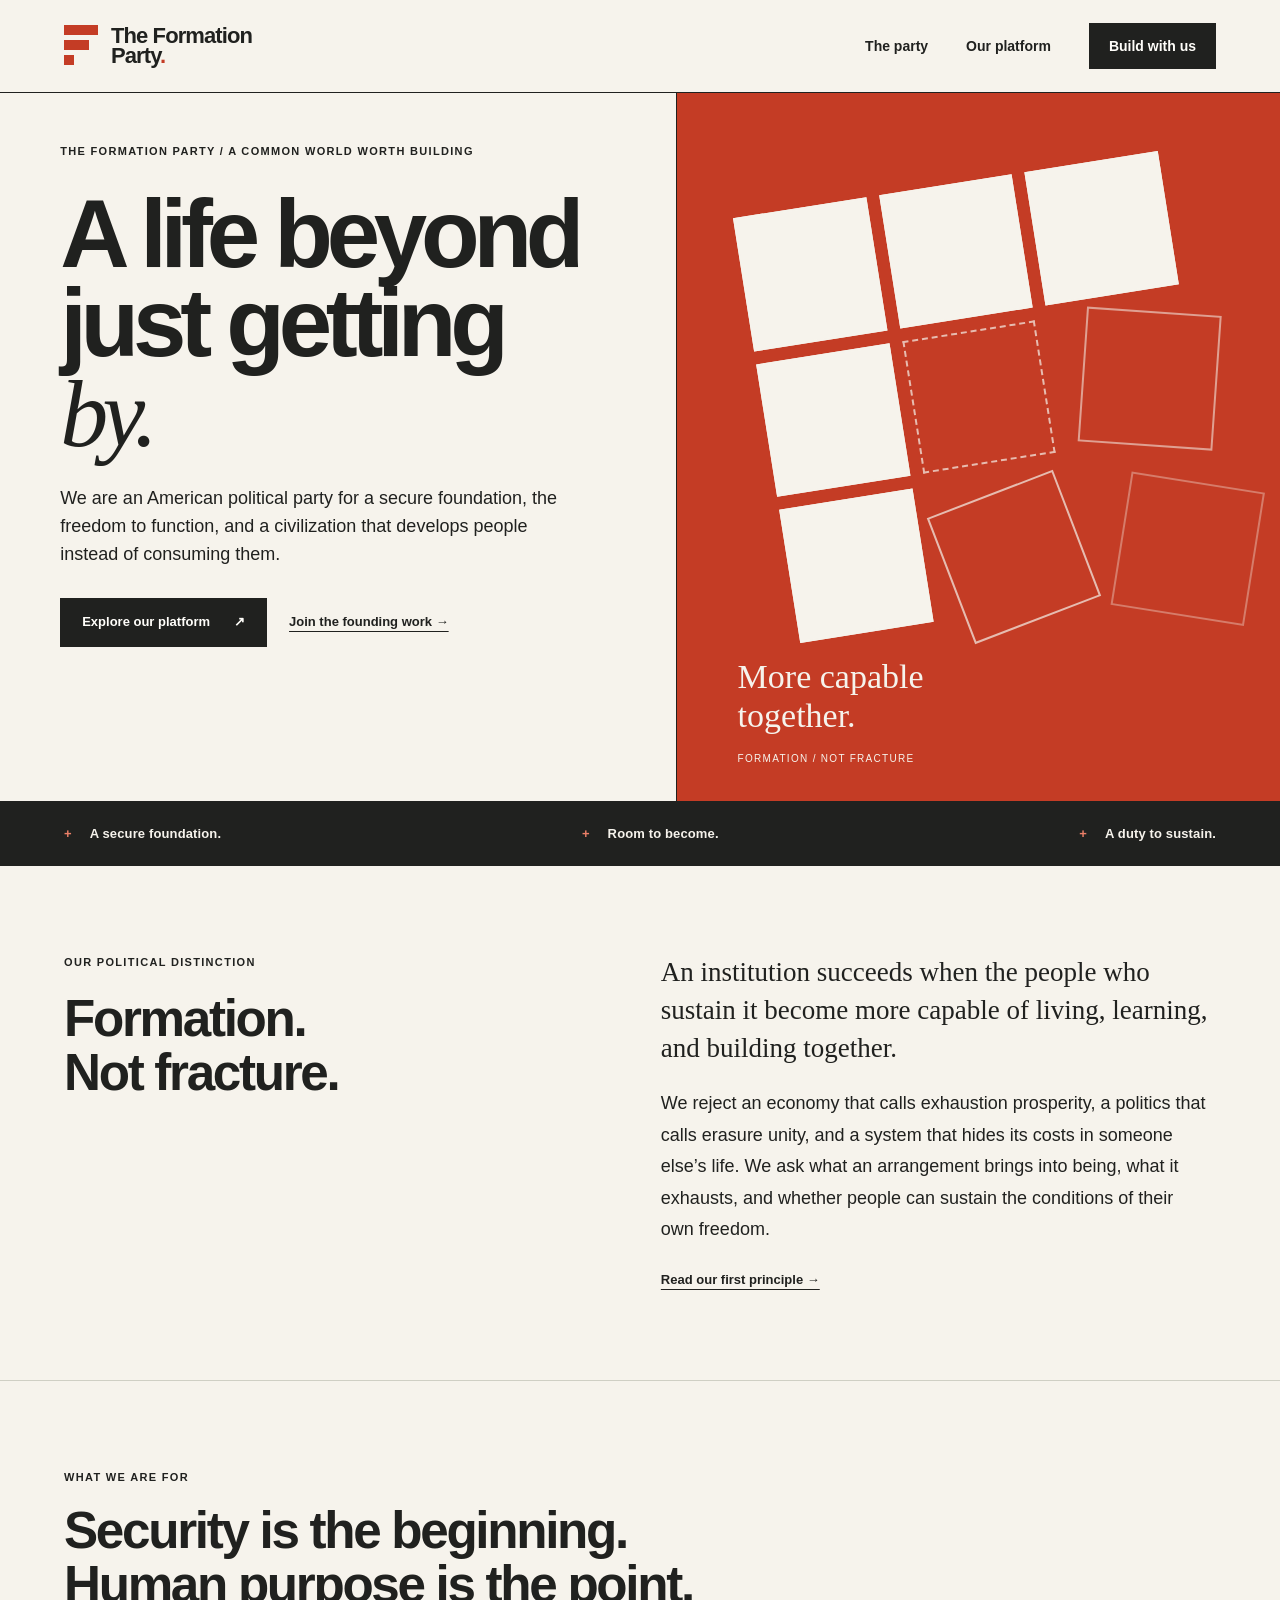
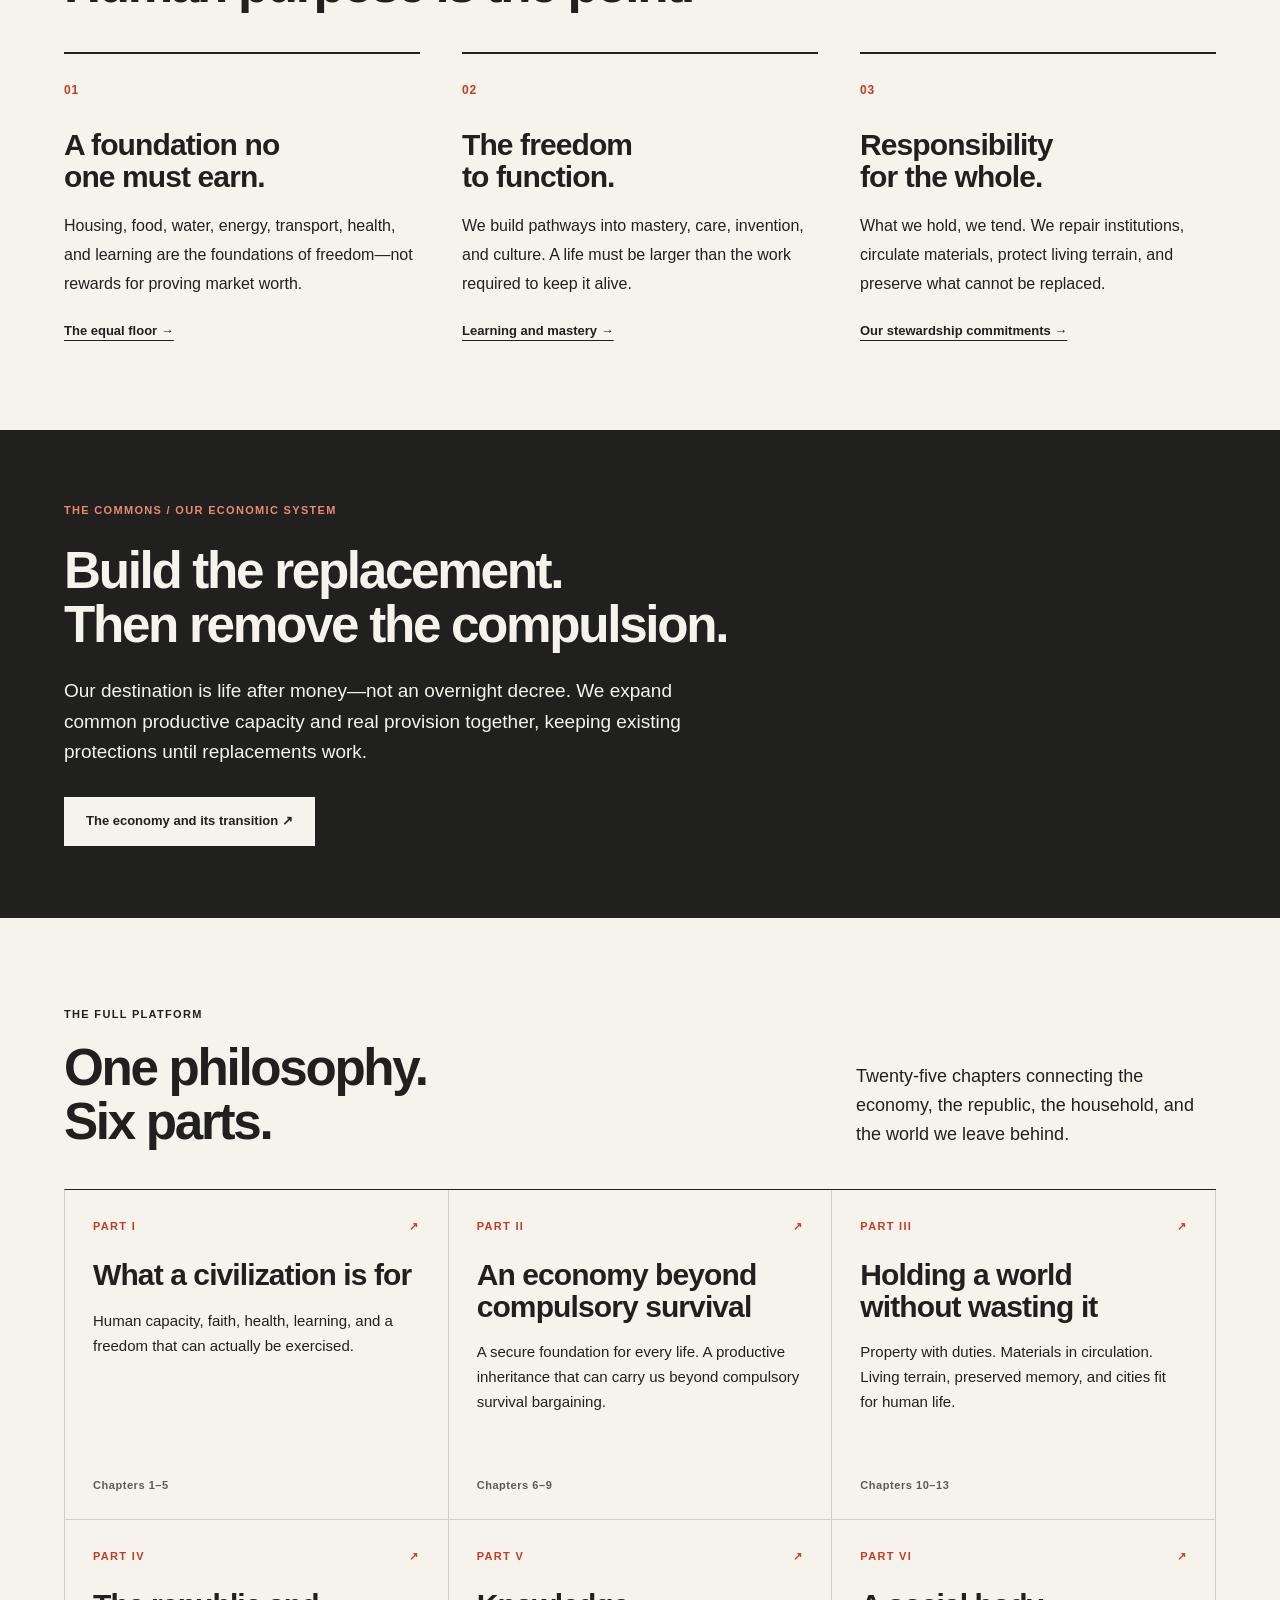
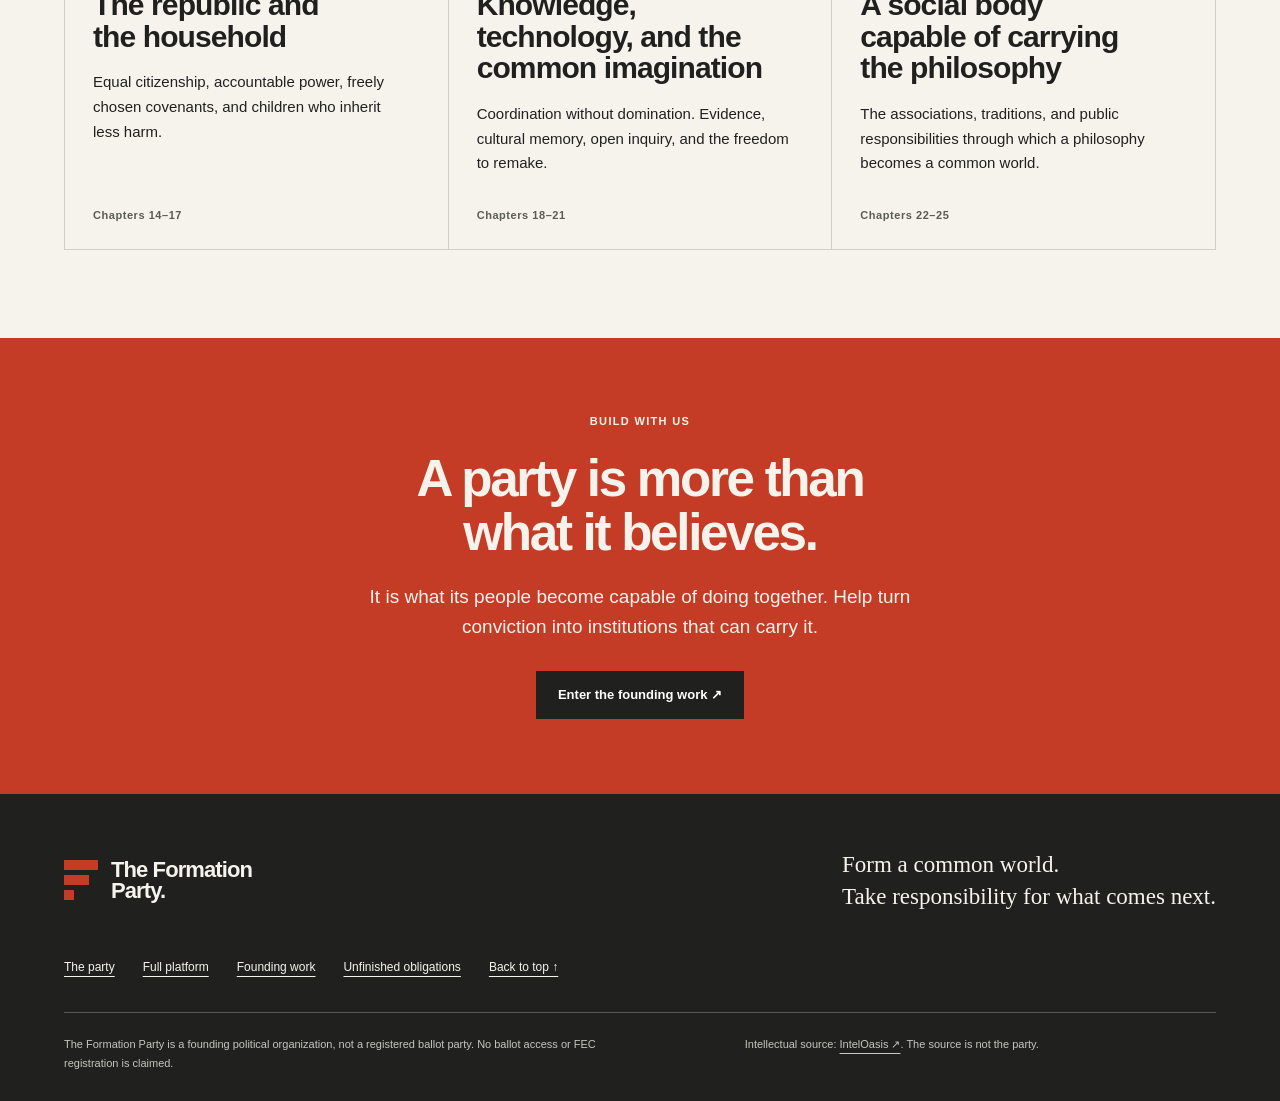
==== index.html @ dec93177 "Initial Formation Party site" ====
<!doctype html>
<html lang="en"><head><meta charset="utf-8"><meta name="viewport" content="width=device-width, initial-scale=1"><title>A common world worth building | The Formation Party</title><meta name="description" content="We are an American political party for a secure foundation, the freedom to function, and a civilization that develops people instead of consuming them."><meta name="theme-color" content="#c43c25"><link rel="icon" href="favicon.svg" type="image/svg+xml"><link rel="stylesheet" href="styles.css"><script src="site.js" defer></script><meta property="og:type" content="website"><meta property="og:title" content="A common world worth building | The Formation Party"><meta property="og:description" content="We are an American political party for a secure foundation, the freedom to function, and a civilization that develops people instead of consuming them."></head>
<body><a class="skip-link" href="#main">Skip to content</a><header class="site-header"><div class="header-inner"><a class="brand" href="index.html" aria-label="The Formation Party — home"><span class="brand-mark" aria-hidden="true"><i></i><i></i><i></i></span><span>The Formation<br>Party<span class="brand-period">.</span></span></a><button class="menu-toggle" type="button" aria-expanded="false" aria-controls="main-nav" hidden>Menu <span aria-hidden="true">+</span></button><nav id="main-nav" aria-label="Main navigation"><a href="about.html">The party</a><a href="philosophy.html">Our platform</a><a href="join.html">Build with us</a></nav></div></header><main id="main" tabindex="-1"><section class="hero"><div class="hero-copy"><p class="eyebrow">The Formation Party / A common world worth building</p><h1>A life beyond<br>just getting<br><em>by.</em></h1><p class="hero-deck">We are an American political party for a secure foundation, the freedom to function, and a civilization that develops people instead of consuming them.</p><div class="actions"><a class="button button-dark" href="philosophy.html">Explore our platform <span aria-hidden="true">↗</span></a><a class="text-link" href="join.html">Join the founding work →</a></div></div><div class="hero-art" aria-hidden="true"><div class="art-grid"><span></span><span></span><span></span><span></span><span></span><span></span><span></span><span></span><span></span></div><p>More capable together.</p><span class="art-label">Formation / Not fracture</span></div></section>
<div class="principle-strip"><span>A secure foundation.</span><span>Room to become.</span><span>A duty to sustain.</span></div>
<section class="section split"><div><p class="eyebrow">Our political distinction</p><h2>Formation.<br>Not fracture.</h2></div><div class="section-copy"><p class="lead">An institution succeeds when the people who sustain it become more capable of living, learning, and building together.</p><p>We reject an economy that calls exhaustion prosperity, a politics that calls erasure unity, and a system that hides its costs in someone else’s life. We ask what an arrangement brings into being, what it exhausts, and whether people can sustain the conditions of their own freedom.</p><a class="text-link" href="civilization.html#chapter-1">Read our first principle →</a></div></section>
<section class="section commitments"><div class="section-heading"><p class="eyebrow">What we are for</p><h2>Security is the beginning.<br>Human purpose is the point.</h2></div><div class="three-columns"><article><span class="number">01</span><h3>A foundation no one must earn.</h3><p>Housing, food, water, energy, transport, health, and learning are the foundations of freedom—not rewards for proving market worth.</p><a href="the-commons.html#chapter-7">The equal floor →</a></article><article><span class="number">02</span><h3>The freedom to function.</h3><p>We build pathways into mastery, care, invention, and culture. A life must be larger than the work required to keep it alive.</p><a href="civilization.html#chapter-5">Learning and mastery →</a></article><article><span class="number">03</span><h3>Responsibility for the whole.</h3><p>What we hold, we tend. We repair institutions, circulate materials, protect living terrain, and preserve what cannot be replaced.</p><a href="stewardship.html">Our stewardship commitments →</a></article></div></section>
<section class="statement-band"><p class="eyebrow">The Commons / Our economic system</p><h2>Build the replacement.<br>Then remove the compulsion.</h2><p>Our destination is life after money—not an overnight decree. We expand common productive capacity and real provision together, keeping existing protections until replacements work.</p><a class="button button-light" href="the-commons.html">The economy and its transition ↗</a></section>
<section class="section"><div class="section-heading heading-row"><div><p class="eyebrow">The full platform</p><h2>One philosophy.<br>Six parts.</h2></div><p>Twenty-five chapters connecting the economy, the republic, the household, and the world we leave behind.</p></div><div class="part-grid"><a class="part-card" href="civilization.html"><span class="eyebrow">Part I <span aria-hidden="true">↗</span></span><h3>What a civilization is for</h3><p>Human capacity, faith, health, learning, and a freedom that can actually be exercised.</p><span class="card-meta">Chapters 1–5</span></a><a class="part-card" href="the-commons.html"><span class="eyebrow">Part II <span aria-hidden="true">↗</span></span><h3>An economy beyond compulsory survival</h3><p>A secure foundation for every life. A productive inheritance that can carry us beyond compulsory survival bargaining.</p><span class="card-meta">Chapters 6–9</span></a><a class="part-card" href="stewardship.html"><span class="eyebrow">Part III <span aria-hidden="true">↗</span></span><h3>Holding a world without wasting it</h3><p>Property with duties. Materials in circulation. Living terrain, preserved memory, and cities fit for human life.</p><span class="card-meta">Chapters 10–13</span></a><a class="part-card" href="republic-and-household.html"><span class="eyebrow">Part IV <span aria-hidden="true">↗</span></span><h3>The republic and the household</h3><p>Equal citizenship, accountable power, freely chosen covenants, and children who inherit less harm.</p><span class="card-meta">Chapters 14–17</span></a><a class="part-card" href="knowledge-and-technology.html"><span class="eyebrow">Part V <span aria-hidden="true">↗</span></span><h3>Knowledge, technology, and the common imagination</h3><p>Coordination without domination. Evidence, cultural memory, open inquiry, and the freedom to remake.</p><span class="card-meta">Chapters 18–21</span></a><a class="part-card" href="common-life.html"><span class="eyebrow">Part VI <span aria-hidden="true">↗</span></span><h3>A social body capable of carrying the philosophy</h3><p>The associations, traditions, and public responsibilities through which a philosophy becomes a common world.</p><span class="card-meta">Chapters 22–25</span></a></div></section>
<section class="founding-call"><p class="eyebrow">Build with us</p><h2>A party is more than<br>what it believes.</h2><p>It is what its people become capable of doing together. Help turn conviction into institutions that can carry it.</p><a class="button button-dark" href="join.html">Enter the founding work ↗</a></section></main>
<footer class="site-footer"><div class="footer-top"><a class="brand" href="index.html"><span class="brand-mark" aria-hidden="true"><i></i><i></i><i></i></span><span>The Formation<br>Party.</span></a><p>Form a common world.<br>Take responsibility for what comes next.</p></div><div class="footer-links"><a href="about.html">The party</a><a href="philosophy.html">Full platform</a><a href="join.html">Founding work</a><a href="common-life.html#unfinished-obligations">Unfinished obligations</a><a href="#main">Back to top ↑</a></div><div class="footer-bottom"><p>The Formation Party is a founding political organization, not a registered ballot party. No ballot access or FEC registration is claimed.</p><p>Intellectual source: <a href="https://inteloasis.com/" rel="noopener">IntelOasis ↗</a>. The source is not the party.</p></div></footer></body></html>
---- styles.css ----
:root{--ink:#20211f;--paper:#f6f3ec;--white:#fffefa;--accent:#c43c25;--line:#cfcfc4;--muted:#595b54;--pale:#e9e9df;--sans:Arial,Helvetica,sans-serif;--serif:Georgia,'Times New Roman',serif}*{box-sizing:border-box}html{scroll-behavior:smooth;scroll-padding-top:30px}body{margin:0;background:var(--paper);color:var(--ink);font-family:var(--sans);font-size:16px;line-height:1.6}a{color:inherit;text-decoration-thickness:1px;text-underline-offset:5px}a:hover{color:var(--accent)}a:focus-visible,button:focus-visible{outline:3px solid var(--accent);outline-offset:5px}button{font:inherit}h1,h2,h3,p{margin:0}h1,h2,h3{line-height:1.05;letter-spacing:-.045em;text-wrap:balance}h1{font-size:clamp(48px,6.8vw,104px);font-weight:800}h2{font-size:clamp(34px,4vw,60px)}h3{font-size:26px;letter-spacing:-.03em}p+p{margin-top:1.15em}p{text-wrap:pretty}img,svg{max-width:100%}.skip-link{position:absolute;left:16px;top:-100px;background:var(--ink);color:white;padding:12px 20px;z-index:100}.skip-link:focus{top:12px}.site-header{background:var(--paper);border-bottom:1px solid var(--ink)}.header-inner{max-width:1440px;padding:23px 5%;margin:auto;display:flex;align-items:center;justify-content:space-between;gap:24px}.brand{display:inline-flex;align-items:center;gap:13px;text-decoration:none;font-size:22px;font-weight:800;line-height:.94;letter-spacing:-.9px;flex-shrink:0}.brand-period{color:var(--accent)}.brand-mark{width:34px;height:42px;display:flex;flex-direction:column;gap:5px;flex-shrink:0}.brand-mark i{display:block;background:var(--accent);height:10px;width:34px}.brand-mark i:nth-child(2){width:25px}.brand-mark i:nth-child(3){width:10px}#main-nav{display:flex;align-items:center;gap:38px}#main-nav a{font-size:14px;font-weight:bold;text-decoration:none;padding:10px 0}#main-nav a:last-child{background:var(--ink);color:var(--white);padding:12px 20px}#main-nav a[aria-current=page]{text-decoration:underline;text-decoration-thickness:2px;text-underline-offset:7px}.menu-toggle{border:0;background:none;font-weight:700;padding:10px 0}.menu-toggle[hidden]{display:none}.menu-toggle:not([hidden]){display:none}.hero{display:grid;grid-template-columns:1.12fr 1fr;max-width:1440px;margin:auto;min-height:665px;border-bottom:1px solid var(--ink)}.hero-copy{padding:50px 7.2% 56px 8.9%}.eyebrow{font-size:11px;font-weight:700;letter-spacing:.12em;text-transform:uppercase;line-height:1.6}.hero h1{margin-top:28px;font-size:clamp(64px,7.5vw,112px);line-height:.93;letter-spacing:-.065em}.hero h1 em{font-family:var(--serif);font-weight:normal;letter-spacing:-.06em}.hero-deck{font-size:18px;line-height:1.55;max-width:510px;margin-top:27px}.actions{display:flex;align-items:center;flex-wrap:wrap;gap:22px;margin-top:30px}.button{display:inline-flex;gap:24px;justify-content:space-between;align-items:center;min-height:48px;padding:15px 22px;text-decoration:none;font-size:13px;font-weight:700;line-height:1.4}.button-dark{background:var(--ink);color:var(--white)}.button-dark:hover{background:var(--accent);color:var(--white)}.button-light{background:var(--paper);color:var(--ink)}.button-light:hover{background:white;color:var(--accent)}.text-link{font-size:13px;font-weight:bold}.hero-art{background:var(--accent);padding:64px 10% 34px;display:flex;flex-direction:column;justify-content:center;position:relative;overflow:hidden;color:var(--paper);border-left:1px solid var(--ink)}.art-grid{display:grid;grid-template-columns:repeat(3,1fr);gap:13px;transform:rotate(-9deg);width:100%;max-width:430px;margin:25px auto 45px;aspect-ratio:1}.art-grid span{border:2px solid var(--paper)}.art-grid span:nth-child(1),.art-grid span:nth-child(2),.art-grid span:nth-child(3),.art-grid span:nth-child(4),.art-grid span:nth-child(7){background:var(--paper)}.art-grid span:nth-child(5){border-style:dashed;opacity:.7}.art-grid span:nth-child(6){transform:translate(24px,8px) rotate(13deg);opacity:.55}.art-grid span:nth-child(8){transform:translate(9px,16px) rotate(-12deg);opacity:.7}.art-grid span:nth-child(9){transform:translate(35px,35px) rotate(18deg);opacity:.35}.hero-art>p{font-family:var(--serif);font-size:34px;line-height:1.15;max-width:290px;position:relative}.art-label{font-size:10px;text-transform:uppercase;letter-spacing:.13em;margin-top:15px}.principle-strip{background:var(--ink);color:var(--paper);display:flex;justify-content:space-between;padding:22px max(5%,calc((100vw - 1296px)/2));gap:20px;font-size:13px;font-weight:bold;letter-spacing:.01em}.principle-strip span:before{content:'+';color:#ec8068;padding-right:18px}.section{max-width:1440px;margin:auto;padding:88px 5%}.split{display:grid;grid-template-columns:1fr 1.1fr;gap:8%}.split h2{margin-top:20px}.section-copy{max-width:650px}.section-copy p{font-size:18px;line-height:1.75}.section-copy .lead,.lead{font-family:var(--serif);font-size:27px;line-height:1.4}.section-copy .text-link{display:inline-block;margin-top:24px}.commitments{border-top:1px solid var(--line)}.section-heading{margin-bottom:40px}.section-heading h2{margin-top:18px}.three-columns{display:grid;grid-template-columns:repeat(3,minmax(0,1fr));gap:42px}.three-columns article{border-top:2px solid var(--ink);padding-top:22px}.number{font-size:12px;color:var(--accent);font-weight:bold;letter-spacing:.07em}.three-columns h3{margin:28px 0 20px;max-width:320px;font-size:30px}.three-columns p{font-size:16px;line-height:1.8}.three-columns a{font-size:13px;font-weight:700;display:inline-block;margin-top:22px}.statement-band{padding:72px max(5%,calc((100vw - 1296px)/2));background:var(--ink);color:var(--paper)}.statement-band .eyebrow{color:#ed8971}.statement-band h2{margin-top:24px;max-width:900px}.statement-band>p:not(.eyebrow){max-width:670px;margin-top:25px;font-size:19px}.statement-band .button{margin-top:30px}.heading-row{display:flex;justify-content:space-between;align-items:flex-end;gap:40px}.heading-row>p{max-width:360px;font-size:18px}.part-grid{display:grid;grid-template-columns:repeat(3,minmax(0,1fr));border-top:1px solid var(--ink);border-left:1px solid var(--line)}.part-card{display:flex;flex-direction:column;text-decoration:none;padding:28px 28px 24px;border-bottom:1px solid var(--line);border-right:1px solid var(--line);min-height:330px;transition:background .15s}.part-card:hover{background:var(--pale);color:var(--ink)}.part-card .eyebrow{display:flex;justify-content:space-between;color:var(--accent)}.part-card h3{font-size:30px;margin:24px 0 18px}.part-card p{font-size:15px;line-height:1.65}.card-meta{display:block;font-size:11px;font-weight:bold;letter-spacing:.05em;margin-top:auto;padding-top:30px;color:var(--muted)}.founding-call{background:var(--accent);color:var(--paper);padding:75px 5%;text-align:center}.founding-call h2{margin:22px auto;max-width:800px}.founding-call>p:not(.eyebrow){max-width:550px;margin:0 auto 28px;font-size:19px}.founding-call .button-dark:hover{background:var(--paper);color:var(--ink)}.site-footer{background:var(--ink);color:var(--paper);padding:55px max(5%,calc((100vw - 1296px)/2)) 28px}.site-footer a:hover{color:#f29781}.footer-top{display:flex;justify-content:space-between;gap:28px}.footer-top>p{font-family:var(--serif);font-size:23px;line-height:1.4}.footer-links{margin-top:45px;display:flex;flex-wrap:wrap;gap:28px;font-size:12px}.footer-bottom{border-top:1px solid #55564f;margin-top:35px;padding-top:22px;display:grid;grid-template-columns:1.2fr 1fr;gap:10%;font-size:11px;line-height:1.7;color:#c5c6bd}.footer-bottom p+p{margin:0}.page-hero,.part-hero{max-width:1440px;margin:auto;padding:65px 5% 70px;border-bottom:1px solid var(--ink)}.page-hero h1{margin:22px 0 30px;max-width:1050px}.standfirst{max-width:800px;font-size:clamp(20px,2.1vw,27px);line-height:1.5;font-family:var(--serif)}.paper{background:var(--pale)}.reading{max-width:780px;margin:auto}.reading>h2{margin:20px 0 35px}.reading>p{font-family:var(--serif);font-size:20px;line-height:1.8}.reading>h3{margin:40px 0 20px;line-height:1.2}.note{padding:28px;border-left:4px solid var(--accent);background:var(--paper);margin:35px 0}.note h3{font-size:24px;line-height:1.2;margin-bottom:15px}.note p{font-size:16px;line-height:1.7}.note a{display:inline-block;font-size:14px;margin-top:18px}.breadcrumb{font-size:12px;font-weight:bold;display:inline-block;margin-bottom:40px}.part-hero{background:var(--pale)}.part-hero .eyebrow{color:var(--accent)}.part-hero h1{font-size:clamp(42px,5.6vw,82px);max-width:1050px;margin:20px 0 28px}.chapter-layout{max-width:1440px;margin:auto;display:grid;grid-template-columns:270px minmax(0,780px);gap:7%;padding:60px 5% 80px;justify-content:space-between}.chapter-nav{align-self:start;position:sticky;top:30px}.chapter-nav nav{margin-top:18px;border-top:1px solid var(--line)}.chapter-nav nav a{display:flex;gap:13px;padding:13px 0;border-bottom:1px solid var(--line);font-size:13px;line-height:1.5;text-decoration:none}.chapter-nav nav a span{color:var(--accent);font-size:11px;padding-top:2px}.all-parts{font-size:12px;display:inline-block;margin-top:25px}.chapter{padding-top:20px;scroll-margin-top:30px}.chapter+.chapter{margin-top:70px;padding-top:45px;border-top:2px solid var(--ink)}.chapter>h2{font-size:clamp(30px,3.3vw,46px);line-height:1.12;margin:16px 0 35px}.chapter>p:not(.eyebrow){font-family:var(--serif);font-size:20px;line-height:1.85;margin-top:1.3em}.chapter>h3{font-size:30px;line-height:1.2;padding-top:20px;margin:35px 0 20px;scroll-margin-top:30px}.chapter-top{display:inline-block;font-size:11px;margin-top:35px;color:var(--muted)}.part-pagination{display:flex;justify-content:space-between;gap:30px;max-width:1440px;margin:auto;padding:35px 5%;border-top:1px solid var(--ink);font-size:13px;font-weight:700}.part-pagination a{max-width:48%}.join-hero{background:var(--accent);color:var(--paper)}.join-hero h1{font-size:clamp(44px,6.1vw,88px)}
@media(min-width:1441px){.hero-art{border-right:1px solid var(--ink)}.hero-copy{border-left:1px solid var(--line)}}
@media(max-width:1000px){.hero{min-height:600px;grid-template-columns:1.2fr 1fr}.hero-copy{padding:45px 7%}.hero h1{font-size:78px}.hero-deck{font-size:16px}.hero-art{padding:45px 9%}.art-grid{gap:8px}.hero-art>p{font-size:28px}.part-grid{grid-template-columns:repeat(2,minmax(0,1fr))}.chapter-layout{grid-template-columns:200px minmax(0,1fr);gap:6%}.chapter>p:not(.eyebrow){font-size:19px}.three-columns{gap:25px}.three-columns h3{font-size:25px}.section{padding-top:65px;padding-bottom:65px}}
@media(max-width:760px){.header-inner{padding:20px 6%;flex-wrap:wrap}.brand{font-size:20px}.brand-mark{transform:scale(.9);transform-origin:left center;width:31px}.menu-toggle:not([hidden]){display:block}.menu-toggle span{margin-left:10px;color:var(--accent)}#main-nav{width:100%;flex-direction:column;align-items:stretch;gap:0}#main-nav a{padding:15px 0;border-top:1px solid var(--line)}#main-nav a:last-child{padding:14px 18px;margin-top:8px}.js #main-nav{display:none}.js #main-nav.is-open{display:flex}.hero{grid-template-columns:1fr}.hero-copy{padding:36px 6% 45px}.hero h1{font-size:clamp(64px,13vw,94px);margin-top:25px}.hero-deck{font-size:18px;max-width:560px}.hero-art{min-height:330px;padding:30px 6%;border-left:0;border-top:1px solid var(--ink);display:grid;grid-template-columns:1fr 1fr;align-items:center;gap:15px}.art-grid{max-width:230px;grid-row:1/3;margin:20px 15px 20px 0;width:88%;gap:7px}.hero-art>p{font-size:31px;align-self:end;margin:0 0 10px}.art-label{align-self:start;margin:0}.principle-strip{padding:20px 6%;gap:10px;font-size:11px}.principle-strip span:before{padding-right:8px}.section{padding:55px 6%}.split{grid-template-columns:1fr;gap:30px}.split h2{margin-top:15px}.section-copy p{font-size:17px}.section-copy .lead{font-size:25px}.three-columns{grid-template-columns:1fr;gap:35px}.three-columns h3{margin:15px 0;max-width:480px;font-size:29px}.three-columns p{max-width:600px}.three-columns a{margin-top:15px}.statement-band{padding:55px 6%}.statement-band h2{font-size:39px}.statement-band>p:not(.eyebrow){font-size:17px}.heading-row{align-items:start;flex-direction:column;gap:25px}.heading-row>p{max-width:530px}.part-card{padding:24px 20px;min-height:320px}.part-card h3{font-size:27px}.founding-call{padding:55px 6%}.site-footer{padding:45px 6% 25px}.footer-top{flex-direction:column;gap:30px}.footer-links{gap:20px}.footer-bottom{grid-template-columns:1fr;gap:18px}.page-hero,.part-hero{padding:42px 6% 45px}.page-hero h1{font-size:clamp(48px,9vw,68px)}.part-hero h1{font-size:clamp(40px,8vw,60px)}.chapter-layout{display:block;padding:35px 6% 55px}.chapter-nav{position:static;border-bottom:1px solid var(--ink);padding-bottom:30px;margin-bottom:35px}.chapter-nav nav{display:grid;grid-template-columns:1fr 1fr;column-gap:24px}.chapter-nav nav a{font-size:12px}.chapter{padding-top:10px}.chapter>p:not(.eyebrow){font-size:19px;line-height:1.8}.chapter>h2{font-size:35px;margin-bottom:28px}.chapter+.chapter{margin-top:55px;padding-top:35px}.part-pagination{padding:28px 6%;font-size:12px}.reading>p{font-size:19px}.join-hero h1{font-size:clamp(43px,8vw,65px)}}
@media(max-width:420px){.hero-copy>.eyebrow{max-width:245px;font-size:10px}.hero h1{font-size:66px}.hero-deck{font-size:17px}.actions{gap:20px}.hero-art{min-height:270px}.hero-art>p{font-size:27px}.art-label{font-size:9px;letter-spacing:.07em}.art-grid{gap:5px}.art-grid span{border-width:1px}.principle-strip{flex-direction:column;gap:5px;font-size:12px}.part-grid{grid-template-columns:1fr}.part-card{min-height:275px;padding:25px}.part-card h3{font-size:29px}.section h2{font-size:36px}.chapter-nav nav{grid-template-columns:1fr}.chapter>h2{font-size:32px}.chapter>p:not(.eyebrow){font-size:18px}.chapter>h3{font-size:27px}.part-pagination{flex-direction:column;gap:20px}.part-pagination a{max-width:100%}.note{padding:22px}.founding-call h2{font-size:35px}.footer-top>p{font-size:22px}.reading>p{font-size:18px}}
@media(prefers-reduced-motion:reduce){html{scroll-behavior:auto}*{transition:none!important}}
@media print{body{background:white;color:black}.site-header,.site-footer,.chapter-nav,.part-pagination,.chapter-top,.menu-toggle{display:none!important}.chapter-layout{display:block;padding:0}.part-hero{padding:20px 0;background:white}.chapter{break-before:page}.chapter p{orphans:3;widows:3}a{color:black}.hero-art{display:none}.hero{display:block}}
/* Stable artwork, bounded reading columns, and progressively enhanced navigation. */
.brand>span:last-child{white-space:nowrap}#main-nav a,.button{white-space:nowrap}
.art-grid{height:430px;grid-template-rows:repeat(3,minmax(0,1fr))}
.chapter-layout{display:flex;gap:6%;justify-content:flex-start}.chapter-nav{flex:0 0 240px;width:240px}.chapters{flex:1 1 0;min-width:0;max-width:780px;margin-left:auto}
#main-nav{gap:0}#main-nav a+a{margin-left:38px}
@media(max-width:1000px){.art-grid{height:270px}.chapter-nav{flex-basis:190px;width:190px}#main-nav a+a{margin-left:24px}}
@media(max-width:760px){.art-grid{height:220px}.chapter-layout{display:block}.chapter-nav{width:auto}.chapters{margin-left:0;max-width:none}.header-inner{display:block;position:relative}.menu-toggle{position:absolute;right:6%;top:20px;width:76px;min-width:0;min-height:44px;text-align:right}#main-nav{margin-top:20px;width:100%;min-width:0}#main-nav a+a{margin-left:0}}
@media(max-width:420px){.art-grid{height:155px}}
@media print{.chapter-layout{display:block}.chapters{max-width:none;margin:0}}
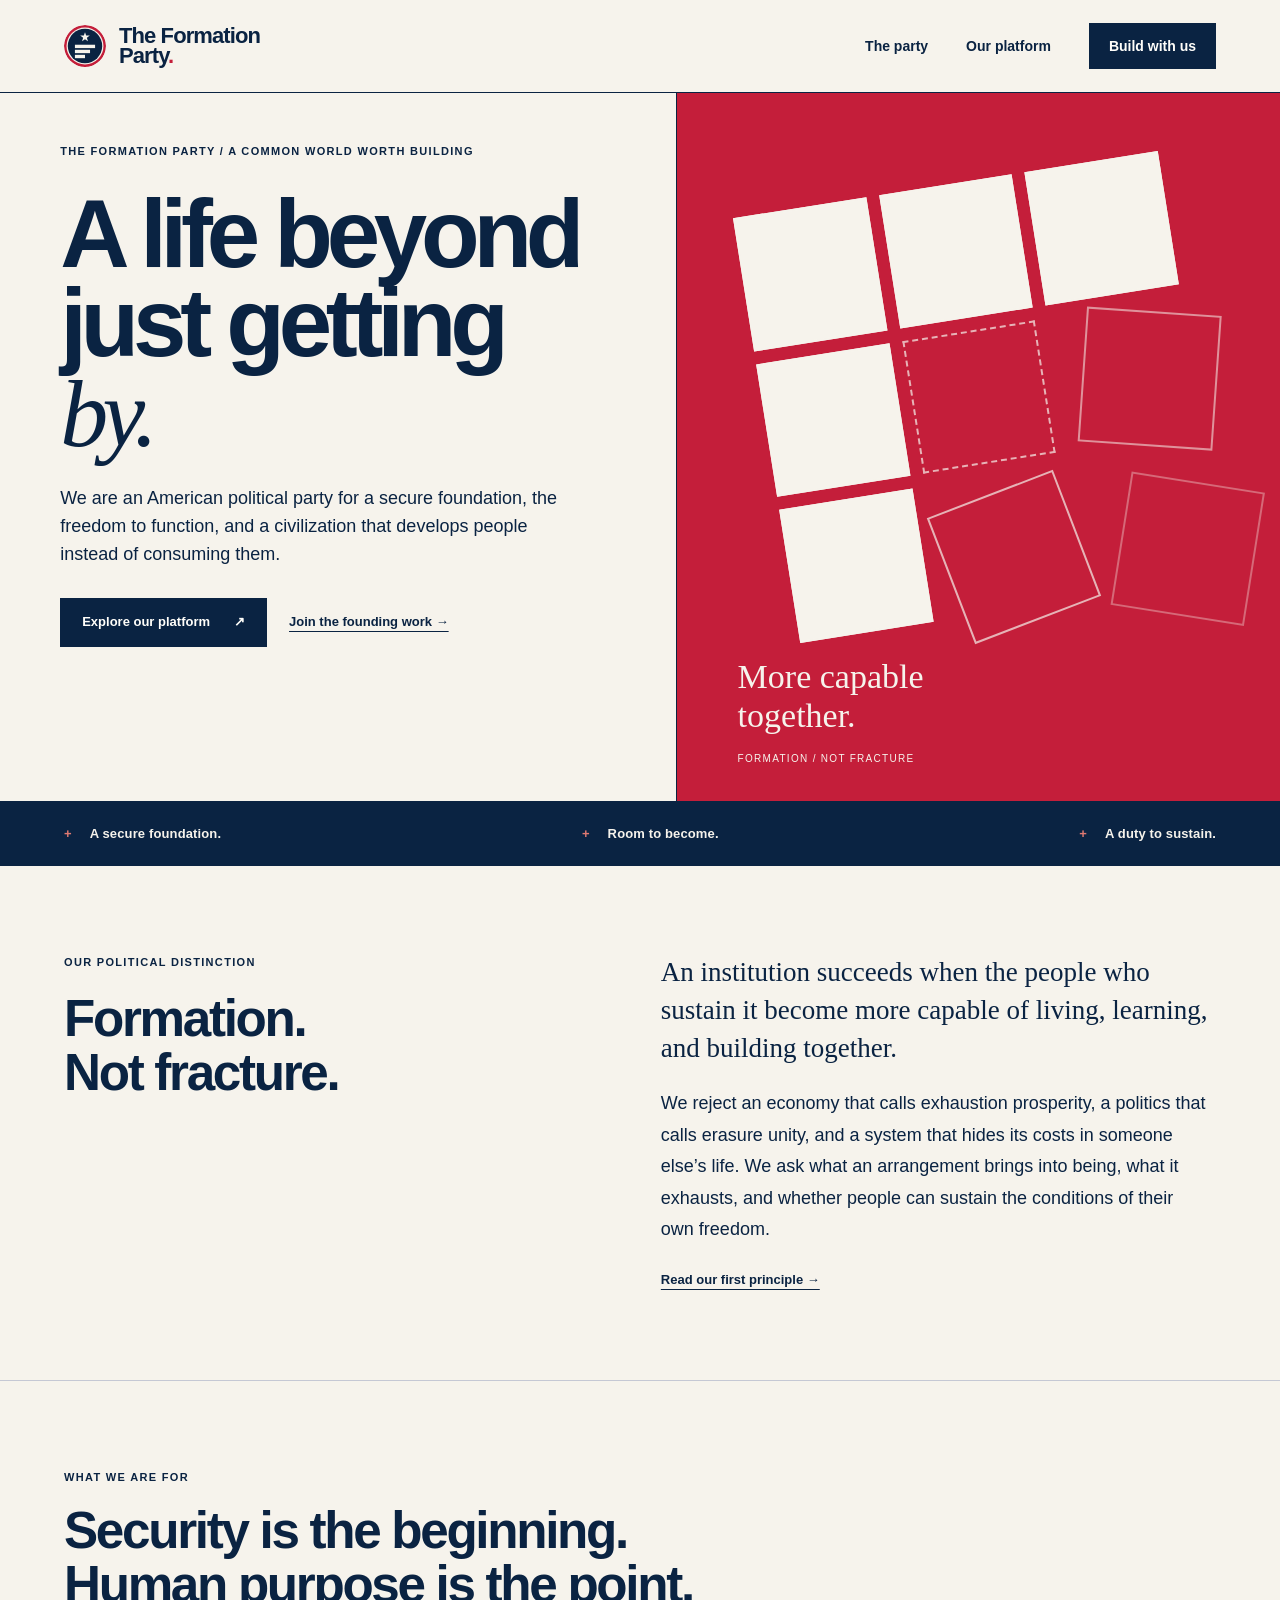
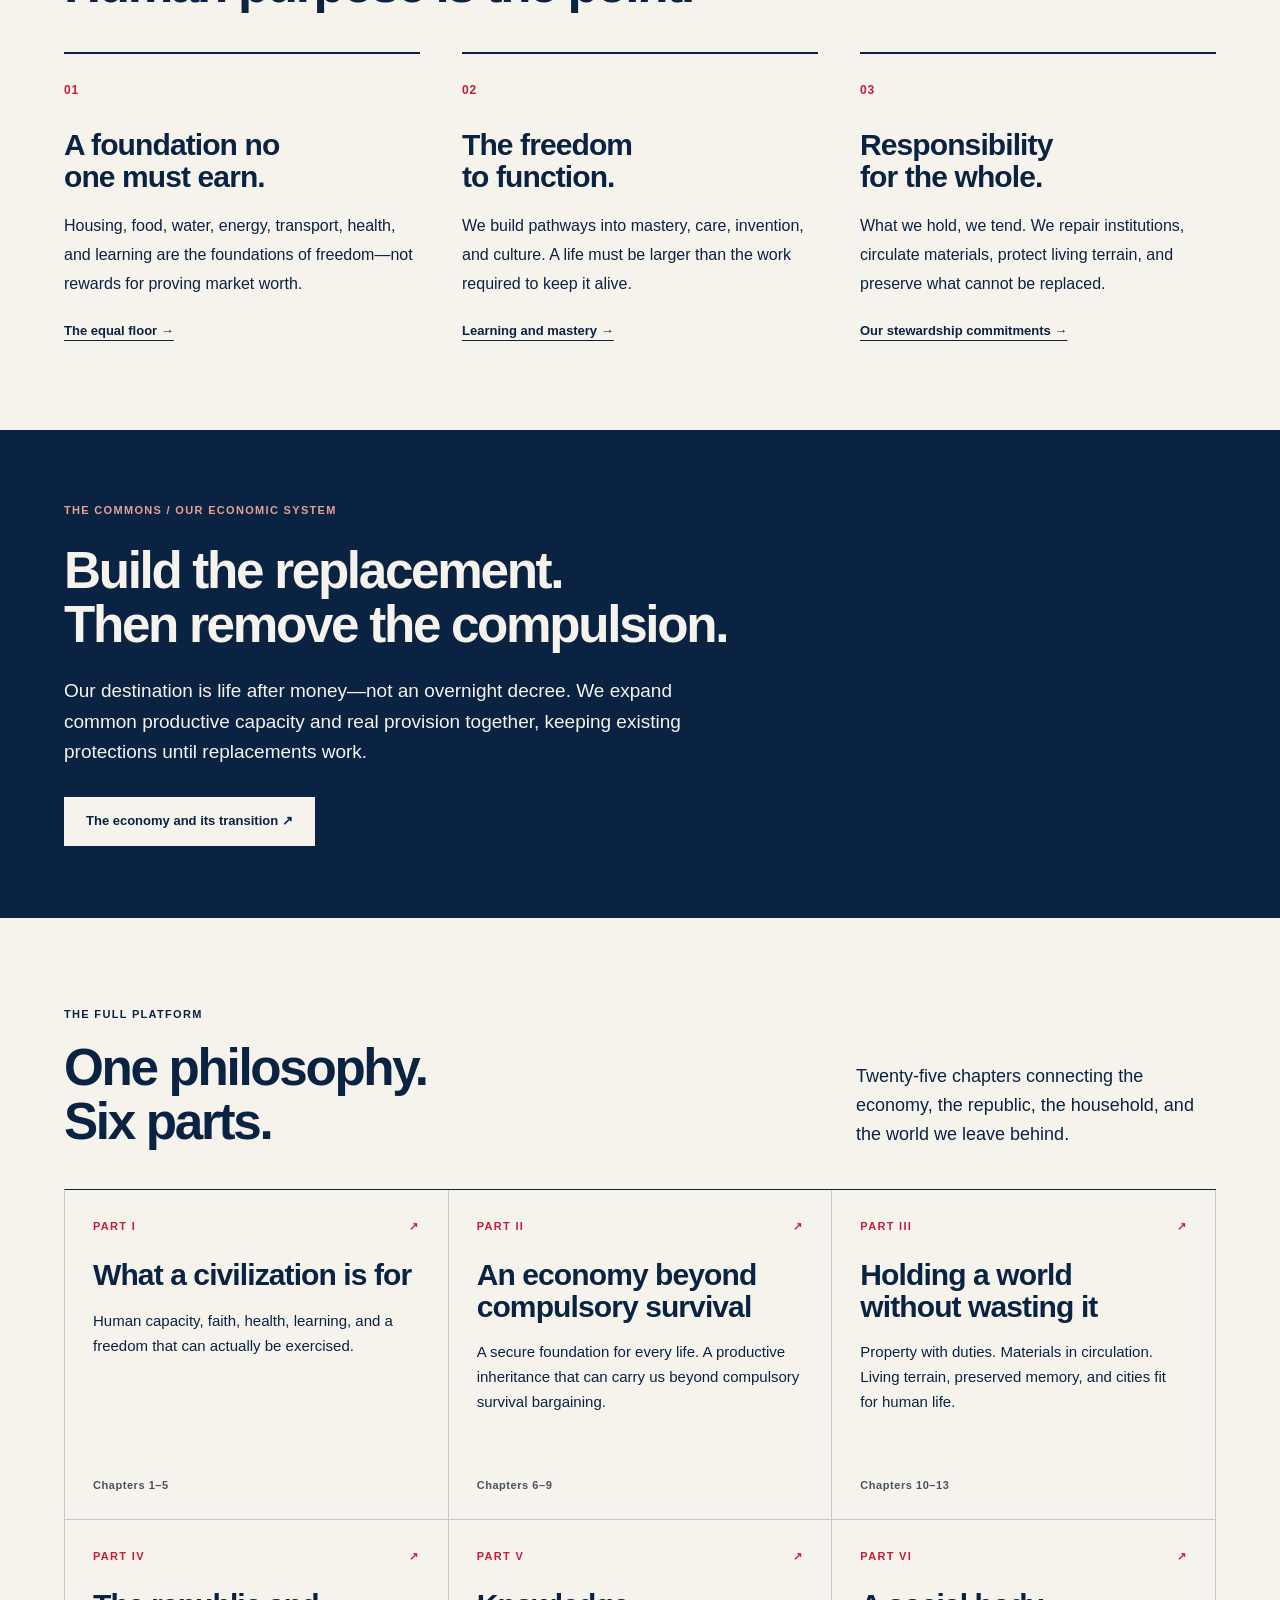
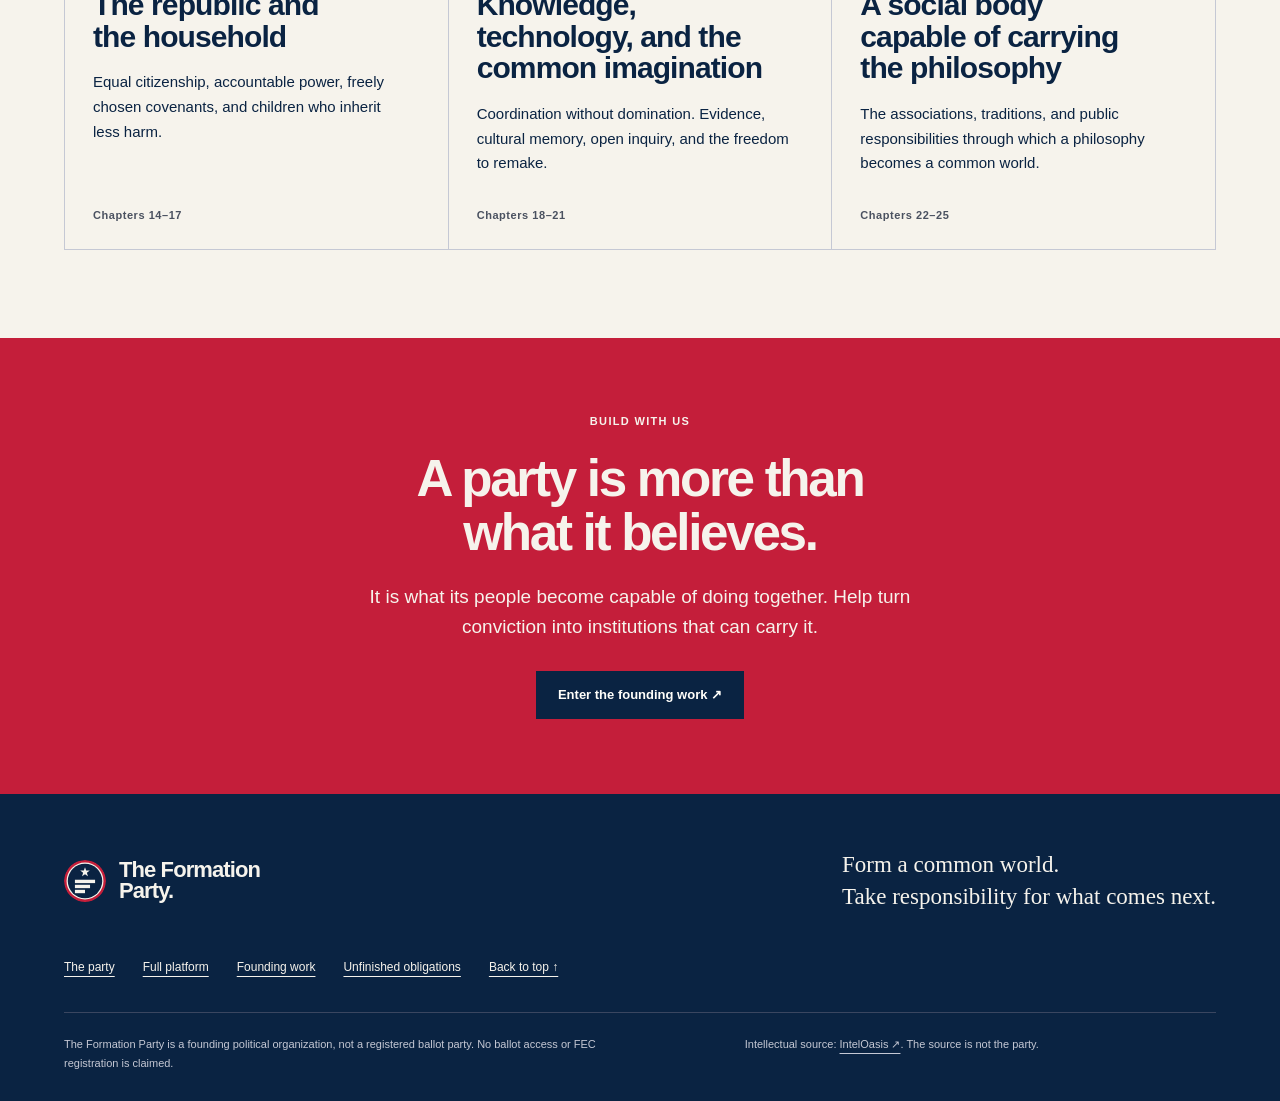
==== commit eab102ba: "Give the party a red, white, and blue identity Add a circular seal — navy field, crimson ring, star," ====
--- a/index.html
+++ b/index.html
@@ -1,10 +1,10 @@
 <!doctype html>
-<html lang="en"><head><meta charset="utf-8"><meta name="viewport" content="width=device-width, initial-scale=1"><title>A common world worth building | The Formation Party</title><meta name="description" content="We are an American political party for a secure foundation, the freedom to function, and a civilization that develops people instead of consuming them."><meta name="theme-color" content="#c43c25"><link rel="icon" href="favicon.svg" type="image/svg+xml"><link rel="stylesheet" href="styles.css"><script src="site.js" defer></script><meta property="og:type" content="website"><meta property="og:title" content="A common world worth building | The Formation Party"><meta property="og:description" content="We are an American political party for a secure foundation, the freedom to function, and a civilization that develops people instead of consuming them."></head>
-<body><a class="skip-link" href="#main">Skip to content</a><header class="site-header"><div class="header-inner"><a class="brand" href="index.html" aria-label="The Formation Party — home"><span class="brand-mark" aria-hidden="true"><i></i><i></i><i></i></span><span>The Formation<br>Party<span class="brand-period">.</span></span></a><button class="menu-toggle" type="button" aria-expanded="false" aria-controls="main-nav" hidden>Menu <span aria-hidden="true">+</span></button><nav id="main-nav" aria-label="Main navigation"><a href="about.html">The party</a><a href="philosophy.html">Our platform</a><a href="join.html">Build with us</a></nav></div></header><main id="main" tabindex="-1"><section class="hero"><div class="hero-copy"><p class="eyebrow">The Formation Party / A common world worth building</p><h1>A life beyond<br>just getting<br><em>by.</em></h1><p class="hero-deck">We are an American political party for a secure foundation, the freedom to function, and a civilization that develops people instead of consuming them.</p><div class="actions"><a class="button button-dark" href="philosophy.html">Explore our platform <span aria-hidden="true">↗</span></a><a class="text-link" href="join.html">Join the founding work →</a></div></div><div class="hero-art" aria-hidden="true"><div class="art-grid"><span></span><span></span><span></span><span></span><span></span><span></span><span></span><span></span><span></span></div><p>More capable together.</p><span class="art-label">Formation / Not fracture</span></div></section>
+<html lang="en"><head><meta charset="utf-8"><meta name="viewport" content="width=device-width, initial-scale=1"><title>A common world worth building | The Formation Party</title><meta name="description" content="We are an American political party for a secure foundation, the freedom to function, and a civilization that develops people instead of consuming them."><meta name="theme-color" content="#0A2342"><link rel="icon" href="favicon.svg" type="image/svg+xml"><link rel="stylesheet" href="styles.css"><script src="site.js" defer></script><meta property="og:type" content="website"><meta property="og:title" content="A common world worth building | The Formation Party"><meta property="og:description" content="We are an American political party for a secure foundation, the freedom to function, and a civilization that develops people instead of consuming them."></head>
+<body><a class="skip-link" href="#main">Skip to content</a><header class="site-header"><div class="header-inner"><a class="brand" href="index.html" aria-label="The Formation Party — home"><img class="brand-logo" src="logo.svg" width="42" height="42" alt=""><span>The Formation<br>Party<span class="brand-period">.</span></span></a><button class="menu-toggle" type="button" aria-expanded="false" aria-controls="main-nav" hidden>Menu <span aria-hidden="true">+</span></button><nav id="main-nav" aria-label="Main navigation"><a href="about.html">The party</a><a href="philosophy.html">Our platform</a><a href="join.html">Build with us</a></nav></div></header><main id="main" tabindex="-1"><section class="hero"><div class="hero-copy"><p class="eyebrow">The Formation Party / A common world worth building</p><h1>A life beyond<br>just getting<br><em>by.</em></h1><p class="hero-deck">We are an American political party for a secure foundation, the freedom to function, and a civilization that develops people instead of consuming them.</p><div class="actions"><a class="button button-dark" href="philosophy.html">Explore our platform <span aria-hidden="true">↗</span></a><a class="text-link" href="join.html">Join the founding work →</a></div></div><div class="hero-art" aria-hidden="true"><div class="art-grid"><span></span><span></span><span></span><span></span><span></span><span></span><span></span><span></span><span></span></div><p>More capable together.</p><span class="art-label">Formation / Not fracture</span></div></section>
 <div class="principle-strip"><span>A secure foundation.</span><span>Room to become.</span><span>A duty to sustain.</span></div>
 <section class="section split"><div><p class="eyebrow">Our political distinction</p><h2>Formation.<br>Not fracture.</h2></div><div class="section-copy"><p class="lead">An institution succeeds when the people who sustain it become more capable of living, learning, and building together.</p><p>We reject an economy that calls exhaustion prosperity, a politics that calls erasure unity, and a system that hides its costs in someone else’s life. We ask what an arrangement brings into being, what it exhausts, and whether people can sustain the conditions of their own freedom.</p><a class="text-link" href="civilization.html#chapter-1">Read our first principle →</a></div></section>
 <section class="section commitments"><div class="section-heading"><p class="eyebrow">What we are for</p><h2>Security is the beginning.<br>Human purpose is the point.</h2></div><div class="three-columns"><article><span class="number">01</span><h3>A foundation no one must earn.</h3><p>Housing, food, water, energy, transport, health, and learning are the foundations of freedom—not rewards for proving market worth.</p><a href="the-commons.html#chapter-7">The equal floor →</a></article><article><span class="number">02</span><h3>The freedom to function.</h3><p>We build pathways into mastery, care, invention, and culture. A life must be larger than the work required to keep it alive.</p><a href="civilization.html#chapter-5">Learning and mastery →</a></article><article><span class="number">03</span><h3>Responsibility for the whole.</h3><p>What we hold, we tend. We repair institutions, circulate materials, protect living terrain, and preserve what cannot be replaced.</p><a href="stewardship.html">Our stewardship commitments →</a></article></div></section>
 <section class="statement-band"><p class="eyebrow">The Commons / Our economic system</p><h2>Build the replacement.<br>Then remove the compulsion.</h2><p>Our destination is life after money—not an overnight decree. We expand common productive capacity and real provision together, keeping existing protections until replacements work.</p><a class="button button-light" href="the-commons.html">The economy and its transition ↗</a></section>
 <section class="section"><div class="section-heading heading-row"><div><p class="eyebrow">The full platform</p><h2>One philosophy.<br>Six parts.</h2></div><p>Twenty-five chapters connecting the economy, the republic, the household, and the world we leave behind.</p></div><div class="part-grid"><a class="part-card" href="civilization.html"><span class="eyebrow">Part I <span aria-hidden="true">↗</span></span><h3>What a civilization is for</h3><p>Human capacity, faith, health, learning, and a freedom that can actually be exercised.</p><span class="card-meta">Chapters 1–5</span></a><a class="part-card" href="the-commons.html"><span class="eyebrow">Part II <span aria-hidden="true">↗</span></span><h3>An economy beyond compulsory survival</h3><p>A secure foundation for every life. A productive inheritance that can carry us beyond compulsory survival bargaining.</p><span class="card-meta">Chapters 6–9</span></a><a class="part-card" href="stewardship.html"><span class="eyebrow">Part III <span aria-hidden="true">↗</span></span><h3>Holding a world without wasting it</h3><p>Property with duties. Materials in circulation. Living terrain, preserved memory, and cities fit for human life.</p><span class="card-meta">Chapters 10–13</span></a><a class="part-card" href="republic-and-household.html"><span class="eyebrow">Part IV <span aria-hidden="true">↗</span></span><h3>The republic and the household</h3><p>Equal citizenship, accountable power, freely chosen covenants, and children who inherit less harm.</p><span class="card-meta">Chapters 14–17</span></a><a class="part-card" href="knowledge-and-technology.html"><span class="eyebrow">Part V <span aria-hidden="true">↗</span></span><h3>Knowledge, technology, and the common imagination</h3><p>Coordination without domination. Evidence, cultural memory, open inquiry, and the freedom to remake.</p><span class="card-meta">Chapters 18–21</span></a><a class="part-card" href="common-life.html"><span class="eyebrow">Part VI <span aria-hidden="true">↗</span></span><h3>A social body capable of carrying the philosophy</h3><p>The associations, traditions, and public responsibilities through which a philosophy becomes a common world.</p><span class="card-meta">Chapters 22–25</span></a></div></section>
 <section class="founding-call"><p class="eyebrow">Build with us</p><h2>A party is more than<br>what it believes.</h2><p>It is what its people become capable of doing together. Help turn conviction into institutions that can carry it.</p><a class="button button-dark" href="join.html">Enter the founding work ↗</a></section></main>
-<footer class="site-footer"><div class="footer-top"><a class="brand" href="index.html"><span class="brand-mark" aria-hidden="true"><i></i><i></i><i></i></span><span>The Formation<br>Party.</span></a><p>Form a common world.<br>Take responsibility for what comes next.</p></div><div class="footer-links"><a href="about.html">The party</a><a href="philosophy.html">Full platform</a><a href="join.html">Founding work</a><a href="common-life.html#unfinished-obligations">Unfinished obligations</a><a href="#main">Back to top ↑</a></div><div class="footer-bottom"><p>The Formation Party is a founding political organization, not a registered ballot party. No ballot access or FEC registration is claimed.</p><p>Intellectual source: <a href="https://inteloasis.com/" rel="noopener">IntelOasis ↗</a>. The source is not the party.</p></div></footer></body></html>+<footer class="site-footer"><div class="footer-top"><a class="brand" href="index.html"><img class="brand-logo" src="logo.svg" width="42" height="42" alt=""><span>The Formation<br>Party.</span></a><p>Form a common world.<br>Take responsibility for what comes next.</p></div><div class="footer-links"><a href="about.html">The party</a><a href="philosophy.html">Full platform</a><a href="join.html">Founding work</a><a href="common-life.html#unfinished-obligations">Unfinished obligations</a><a href="#main">Back to top ↑</a></div><div class="footer-bottom"><p>The Formation Party is a founding political organization, not a registered ballot party. No ballot access or FEC registration is claimed.</p><p>Intellectual source: <a href="https://inteloasis.com/" rel="noopener">IntelOasis ↗</a>. The source is not the party.</p></div></footer></body></html>
--- a/styles.css
+++ b/styles.css
@@ -1,4 +1,4 @@
-:root{--ink:#20211f;--paper:#f6f3ec;--white:#fffefa;--accent:#c43c25;--line:#cfcfc4;--muted:#595b54;--pale:#e9e9df;--sans:Arial,Helvetica,sans-serif;--serif:Georgia,'Times New Roman',serif}*{box-sizing:border-box}html{scroll-behavior:smooth;scroll-padding-top:30px}body{margin:0;background:var(--paper);color:var(--ink);font-family:var(--sans);font-size:16px;line-height:1.6}a{color:inherit;text-decoration-thickness:1px;text-underline-offset:5px}a:hover{color:var(--accent)}a:focus-visible,button:focus-visible{outline:3px solid var(--accent);outline-offset:5px}button{font:inherit}h1,h2,h3,p{margin:0}h1,h2,h3{line-height:1.05;letter-spacing:-.045em;text-wrap:balance}h1{font-size:clamp(48px,6.8vw,104px);font-weight:800}h2{font-size:clamp(34px,4vw,60px)}h3{font-size:26px;letter-spacing:-.03em}p+p{margin-top:1.15em}p{text-wrap:pretty}img,svg{max-width:100%}.skip-link{position:absolute;left:16px;top:-100px;background:var(--ink);color:white;padding:12px 20px;z-index:100}.skip-link:focus{top:12px}.site-header{background:var(--paper);border-bottom:1px solid var(--ink)}.header-inner{max-width:1440px;padding:23px 5%;margin:auto;display:flex;align-items:center;justify-content:space-between;gap:24px}.brand{display:inline-flex;align-items:center;gap:13px;text-decoration:none;font-size:22px;font-weight:800;line-height:.94;letter-spacing:-.9px;flex-shrink:0}.brand-period{color:var(--accent)}.brand-mark{width:34px;height:42px;display:flex;flex-direction:column;gap:5px;flex-shrink:0}.brand-mark i{display:block;background:var(--accent);height:10px;width:34px}.brand-mark i:nth-child(2){width:25px}.brand-mark i:nth-child(3){width:10px}#main-nav{display:flex;align-items:center;gap:38px}#main-nav a{font-size:14px;font-weight:bold;text-decoration:none;padding:10px 0}#main-nav a:last-child{background:var(--ink);color:var(--white);padding:12px 20px}#main-nav a[aria-current=page]{text-decoration:underline;text-decoration-thickness:2px;text-underline-offset:7px}.menu-toggle{border:0;background:none;font-weight:700;padding:10px 0}.menu-toggle[hidden]{display:none}.menu-toggle:not([hidden]){display:none}.hero{display:grid;grid-template-columns:1.12fr 1fr;max-width:1440px;margin:auto;min-height:665px;border-bottom:1px solid var(--ink)}.hero-copy{padding:50px 7.2% 56px 8.9%}.eyebrow{font-size:11px;font-weight:700;letter-spacing:.12em;text-transform:uppercase;line-height:1.6}.hero h1{margin-top:28px;font-size:clamp(64px,7.5vw,112px);line-height:.93;letter-spacing:-.065em}.hero h1 em{font-family:var(--serif);font-weight:normal;letter-spacing:-.06em}.hero-deck{font-size:18px;line-height:1.55;max-width:510px;margin-top:27px}.actions{display:flex;align-items:center;flex-wrap:wrap;gap:22px;margin-top:30px}.button{display:inline-flex;gap:24px;justify-content:space-between;align-items:center;min-height:48px;padding:15px 22px;text-decoration:none;font-size:13px;font-weight:700;line-height:1.4}.button-dark{background:var(--ink);color:var(--white)}.button-dark:hover{background:var(--accent);color:var(--white)}.button-light{background:var(--paper);color:var(--ink)}.button-light:hover{background:white;color:var(--accent)}.text-link{font-size:13px;font-weight:bold}.hero-art{background:var(--accent);padding:64px 10% 34px;display:flex;flex-direction:column;justify-content:center;position:relative;overflow:hidden;color:var(--paper);border-left:1px solid var(--ink)}.art-grid{display:grid;grid-template-columns:repeat(3,1fr);gap:13px;transform:rotate(-9deg);width:100%;max-width:430px;margin:25px auto 45px;aspect-ratio:1}.art-grid span{border:2px solid var(--paper)}.art-grid span:nth-child(1),.art-grid span:nth-child(2),.art-grid span:nth-child(3),.art-grid span:nth-child(4),.art-grid span:nth-child(7){background:var(--paper)}.art-grid span:nth-child(5){border-style:dashed;opacity:.7}.art-grid span:nth-child(6){transform:translate(24px,8px) rotate(13deg);opacity:.55}.art-grid span:nth-child(8){transform:translate(9px,16px) rotate(-12deg);opacity:.7}.art-grid span:nth-child(9){transform:translate(35px,35px) rotate(18deg);opacity:.35}.hero-art>p{font-family:var(--serif);font-size:34px;line-height:1.15;max-width:290px;position:relative}.art-label{font-size:10px;text-transform:uppercase;letter-spacing:.13em;margin-top:15px}.principle-strip{background:var(--ink);color:var(--paper);display:flex;justify-content:space-between;padding:22px max(5%,calc((100vw - 1296px)/2));gap:20px;font-size:13px;font-weight:bold;letter-spacing:.01em}.principle-strip span:before{content:'+';color:#ec8068;padding-right:18px}.section{max-width:1440px;margin:auto;padding:88px 5%}.split{display:grid;grid-template-columns:1fr 1.1fr;gap:8%}.split h2{margin-top:20px}.section-copy{max-width:650px}.section-copy p{font-size:18px;line-height:1.75}.section-copy .lead,.lead{font-family:var(--serif);font-size:27px;line-height:1.4}.section-copy .text-link{display:inline-block;margin-top:24px}.commitments{border-top:1px solid var(--line)}.section-heading{margin-bottom:40px}.section-heading h2{margin-top:18px}.three-columns{display:grid;grid-template-columns:repeat(3,minmax(0,1fr));gap:42px}.three-columns article{border-top:2px solid var(--ink);padding-top:22px}.number{font-size:12px;color:var(--accent);font-weight:bold;letter-spacing:.07em}.three-columns h3{margin:28px 0 20px;max-width:320px;font-size:30px}.three-columns p{font-size:16px;line-height:1.8}.three-columns a{font-size:13px;font-weight:700;display:inline-block;margin-top:22px}.statement-band{padding:72px max(5%,calc((100vw - 1296px)/2));background:var(--ink);color:var(--paper)}.statement-band .eyebrow{color:#ed8971}.statement-band h2{margin-top:24px;max-width:900px}.statement-band>p:not(.eyebrow){max-width:670px;margin-top:25px;font-size:19px}.statement-band .button{margin-top:30px}.heading-row{display:flex;justify-content:space-between;align-items:flex-end;gap:40px}.heading-row>p{max-width:360px;font-size:18px}.part-grid{display:grid;grid-template-columns:repeat(3,minmax(0,1fr));border-top:1px solid var(--ink);border-left:1px solid var(--line)}.part-card{display:flex;flex-direction:column;text-decoration:none;padding:28px 28px 24px;border-bottom:1px solid var(--line);border-right:1px solid var(--line);min-height:330px;transition:background .15s}.part-card:hover{background:var(--pale);color:var(--ink)}.part-card .eyebrow{display:flex;justify-content:space-between;color:var(--accent)}.part-card h3{font-size:30px;margin:24px 0 18px}.part-card p{font-size:15px;line-height:1.65}.card-meta{display:block;font-size:11px;font-weight:bold;letter-spacing:.05em;margin-top:auto;padding-top:30px;color:var(--muted)}.founding-call{background:var(--accent);color:var(--paper);padding:75px 5%;text-align:center}.founding-call h2{margin:22px auto;max-width:800px}.founding-call>p:not(.eyebrow){max-width:550px;margin:0 auto 28px;font-size:19px}.founding-call .button-dark:hover{background:var(--paper);color:var(--ink)}.site-footer{background:var(--ink);color:var(--paper);padding:55px max(5%,calc((100vw - 1296px)/2)) 28px}.site-footer a:hover{color:#f29781}.footer-top{display:flex;justify-content:space-between;gap:28px}.footer-top>p{font-family:var(--serif);font-size:23px;line-height:1.4}.footer-links{margin-top:45px;display:flex;flex-wrap:wrap;gap:28px;font-size:12px}.footer-bottom{border-top:1px solid #55564f;margin-top:35px;padding-top:22px;display:grid;grid-template-columns:1.2fr 1fr;gap:10%;font-size:11px;line-height:1.7;color:#c5c6bd}.footer-bottom p+p{margin:0}.page-hero,.part-hero{max-width:1440px;margin:auto;padding:65px 5% 70px;border-bottom:1px solid var(--ink)}.page-hero h1{margin:22px 0 30px;max-width:1050px}.standfirst{max-width:800px;font-size:clamp(20px,2.1vw,27px);line-height:1.5;font-family:var(--serif)}.paper{background:var(--pale)}.reading{max-width:780px;margin:auto}.reading>h2{margin:20px 0 35px}.reading>p{font-family:var(--serif);font-size:20px;line-height:1.8}.reading>h3{margin:40px 0 20px;line-height:1.2}.note{padding:28px;border-left:4px solid var(--accent);background:var(--paper);margin:35px 0}.note h3{font-size:24px;line-height:1.2;margin-bottom:15px}.note p{font-size:16px;line-height:1.7}.note a{display:inline-block;font-size:14px;margin-top:18px}.breadcrumb{font-size:12px;font-weight:bold;display:inline-block;margin-bottom:40px}.part-hero{background:var(--pale)}.part-hero .eyebrow{color:var(--accent)}.part-hero h1{font-size:clamp(42px,5.6vw,82px);max-width:1050px;margin:20px 0 28px}.chapter-layout{max-width:1440px;margin:auto;display:grid;grid-template-columns:270px minmax(0,780px);gap:7%;padding:60px 5% 80px;justify-content:space-between}.chapter-nav{align-self:start;position:sticky;top:30px}.chapter-nav nav{margin-top:18px;border-top:1px solid var(--line)}.chapter-nav nav a{display:flex;gap:13px;padding:13px 0;border-bottom:1px solid var(--line);font-size:13px;line-height:1.5;text-decoration:none}.chapter-nav nav a span{color:var(--accent);font-size:11px;padding-top:2px}.all-parts{font-size:12px;display:inline-block;margin-top:25px}.chapter{padding-top:20px;scroll-margin-top:30px}.chapter+.chapter{margin-top:70px;padding-top:45px;border-top:2px solid var(--ink)}.chapter>h2{font-size:clamp(30px,3.3vw,46px);line-height:1.12;margin:16px 0 35px}.chapter>p:not(.eyebrow){font-family:var(--serif);font-size:20px;line-height:1.85;margin-top:1.3em}.chapter>h3{font-size:30px;line-height:1.2;padding-top:20px;margin:35px 0 20px;scroll-margin-top:30px}.chapter-top{display:inline-block;font-size:11px;margin-top:35px;color:var(--muted)}.part-pagination{display:flex;justify-content:space-between;gap:30px;max-width:1440px;margin:auto;padding:35px 5%;border-top:1px solid var(--ink);font-size:13px;font-weight:700}.part-pagination a{max-width:48%}.join-hero{background:var(--accent);color:var(--paper)}.join-hero h1{font-size:clamp(44px,6.1vw,88px)}
+:root{--ink:#0A2342;--paper:#f6f3ec;--white:#fffefa;--accent:#C41E3A;--line:#c5c8d4;--muted:#4a5160;--pale:#e8ebf3;--sans:Arial,Helvetica,sans-serif;--serif:Georgia,'Times New Roman',serif}*{box-sizing:border-box}html{scroll-behavior:smooth;scroll-padding-top:30px}body{margin:0;background:var(--paper);color:var(--ink);font-family:var(--sans);font-size:16px;line-height:1.6}a{color:inherit;text-decoration-thickness:1px;text-underline-offset:5px}a:hover{color:var(--accent)}a:focus-visible,button:focus-visible{outline:3px solid var(--accent);outline-offset:5px}button{font:inherit}h1,h2,h3,p{margin:0}h1,h2,h3{line-height:1.05;letter-spacing:-.045em;text-wrap:balance}h1{font-size:clamp(48px,6.8vw,104px);font-weight:800}h2{font-size:clamp(34px,4vw,60px)}h3{font-size:26px;letter-spacing:-.03em}p+p{margin-top:1.15em}p{text-wrap:pretty}img,svg{max-width:100%}.skip-link{position:absolute;left:16px;top:-100px;background:var(--ink);color:white;padding:12px 20px;z-index:100}.skip-link:focus{top:12px}.site-header{background:var(--paper);border-bottom:1px solid var(--ink)}.header-inner{max-width:1440px;padding:23px 5%;margin:auto;display:flex;align-items:center;justify-content:space-between;gap:24px}.brand{display:inline-flex;align-items:center;gap:13px;text-decoration:none;font-size:22px;font-weight:800;line-height:.94;letter-spacing:-.9px;flex-shrink:0}.brand-period{color:var(--accent)}.brand-mark{width:34px;height:42px;display:flex;flex-direction:column;gap:5px;flex-shrink:0}.brand-mark i{display:block;background:var(--accent);height:10px;width:34px}.brand-mark i:nth-child(2){width:25px}.brand-mark i:nth-child(3){width:10px}#main-nav{display:flex;align-items:center;gap:38px}#main-nav a{font-size:14px;font-weight:bold;text-decoration:none;padding:10px 0}#main-nav a:last-child{background:var(--ink);color:var(--white);padding:12px 20px}#main-nav a[aria-current=page]{text-decoration:underline;text-decoration-thickness:2px;text-underline-offset:7px}.menu-toggle{border:0;background:none;font-weight:700;padding:10px 0}.menu-toggle[hidden]{display:none}.menu-toggle:not([hidden]){display:none}.hero{display:grid;grid-template-columns:1.12fr 1fr;max-width:1440px;margin:auto;min-height:665px;border-bottom:1px solid var(--ink)}.hero-copy{padding:50px 7.2% 56px 8.9%}.eyebrow{font-size:11px;font-weight:700;letter-spacing:.12em;text-transform:uppercase;line-height:1.6}.hero h1{margin-top:28px;font-size:clamp(64px,7.5vw,112px);line-height:.93;letter-spacing:-.065em}.hero h1 em{font-family:var(--serif);font-weight:normal;letter-spacing:-.06em}.hero-deck{font-size:18px;line-height:1.55;max-width:510px;margin-top:27px}.actions{display:flex;align-items:center;flex-wrap:wrap;gap:22px;margin-top:30px}.button{display:inline-flex;gap:24px;justify-content:space-between;align-items:center;min-height:48px;padding:15px 22px;text-decoration:none;font-size:13px;font-weight:700;line-height:1.4}.button-dark{background:var(--ink);color:var(--white)}.button-dark:hover{background:var(--accent);color:var(--white)}.button-light{background:var(--paper);color:var(--ink)}.button-light:hover{background:white;color:var(--accent)}.text-link{font-size:13px;font-weight:bold}.hero-art{background:var(--accent);padding:64px 10% 34px;display:flex;flex-direction:column;justify-content:center;position:relative;overflow:hidden;color:var(--paper);border-left:1px solid var(--ink)}.art-grid{display:grid;grid-template-columns:repeat(3,1fr);gap:13px;transform:rotate(-9deg);width:100%;max-width:430px;margin:25px auto 45px;aspect-ratio:1}.art-grid span{border:2px solid var(--paper)}.art-grid span:nth-child(1),.art-grid span:nth-child(2),.art-grid span:nth-child(3),.art-grid span:nth-child(4),.art-grid span:nth-child(7){background:var(--paper)}.art-grid span:nth-child(5){border-style:dashed;opacity:.7}.art-grid span:nth-child(6){transform:translate(24px,8px) rotate(13deg);opacity:.55}.art-grid span:nth-child(8){transform:translate(9px,16px) rotate(-12deg);opacity:.7}.art-grid span:nth-child(9){transform:translate(35px,35px) rotate(18deg);opacity:.35}.hero-art>p{font-family:var(--serif);font-size:34px;line-height:1.15;max-width:290px;position:relative}.art-label{font-size:10px;text-transform:uppercase;letter-spacing:.13em;margin-top:15px}.principle-strip{background:var(--ink);color:var(--paper);display:flex;justify-content:space-between;padding:22px max(5%,calc((100vw - 1296px)/2));gap:20px;font-size:13px;font-weight:bold;letter-spacing:.01em}.principle-strip span:before{content:'+';color:#e07a72;padding-right:18px}.section{max-width:1440px;margin:auto;padding:88px 5%}.split{display:grid;grid-template-columns:1fr 1.1fr;gap:8%}.split h2{margin-top:20px}.section-copy{max-width:650px}.section-copy p{font-size:18px;line-height:1.75}.section-copy .lead,.lead{font-family:var(--serif);font-size:27px;line-height:1.4}.section-copy .text-link{display:inline-block;margin-top:24px}.commitments{border-top:1px solid var(--line)}.section-heading{margin-bottom:40px}.section-heading h2{margin-top:18px}.three-columns{display:grid;grid-template-columns:repeat(3,minmax(0,1fr));gap:42px}.three-columns article{border-top:2px solid var(--ink);padding-top:22px}.number{font-size:12px;color:var(--accent);font-weight:bold;letter-spacing:.07em}.three-columns h3{margin:28px 0 20px;max-width:320px;font-size:30px}.three-columns p{font-size:16px;line-height:1.8}.three-columns a{font-size:13px;font-weight:700;display:inline-block;margin-top:22px}.statement-band{padding:72px max(5%,calc((100vw - 1296px)/2));background:var(--ink);color:var(--paper)}.statement-band .eyebrow{color:#e8a090}.statement-band h2{margin-top:24px;max-width:900px}.statement-band>p:not(.eyebrow){max-width:670px;margin-top:25px;font-size:19px}.statement-band .button{margin-top:30px}.heading-row{display:flex;justify-content:space-between;align-items:flex-end;gap:40px}.heading-row>p{max-width:360px;font-size:18px}.part-grid{display:grid;grid-template-columns:repeat(3,minmax(0,1fr));border-top:1px solid var(--ink);border-left:1px solid var(--line)}.part-card{display:flex;flex-direction:column;text-decoration:none;padding:28px 28px 24px;border-bottom:1px solid var(--line);border-right:1px solid var(--line);min-height:330px;transition:background .15s}.part-card:hover{background:var(--pale);color:var(--ink)}.part-card .eyebrow{display:flex;justify-content:space-between;color:var(--accent)}.part-card h3{font-size:30px;margin:24px 0 18px}.part-card p{font-size:15px;line-height:1.65}.card-meta{display:block;font-size:11px;font-weight:bold;letter-spacing:.05em;margin-top:auto;padding-top:30px;color:var(--muted)}.founding-call{background:var(--accent);color:var(--paper);padding:75px 5%;text-align:center}.founding-call h2{margin:22px auto;max-width:800px}.founding-call>p:not(.eyebrow){max-width:550px;margin:0 auto 28px;font-size:19px}.founding-call .button-dark:hover{background:var(--paper);color:var(--ink)}.site-footer{background:var(--ink);color:var(--paper);padding:55px max(5%,calc((100vw - 1296px)/2)) 28px}.site-footer a:hover{color:#f0a094}.footer-top{display:flex;justify-content:space-between;gap:28px}.footer-top>p{font-family:var(--serif);font-size:23px;line-height:1.4}.footer-links{margin-top:45px;display:flex;flex-wrap:wrap;gap:28px;font-size:12px}.footer-bottom{border-top:1px solid #3a4660;margin-top:35px;padding-top:22px;display:grid;grid-template-columns:1.2fr 1fr;gap:10%;font-size:11px;line-height:1.7;color:#c5c8d4}.footer-bottom p+p{margin:0}.page-hero,.part-hero{max-width:1440px;margin:auto;padding:65px 5% 70px;border-bottom:1px solid var(--ink)}.page-hero h1{margin:22px 0 30px;max-width:1050px}.standfirst{max-width:800px;font-size:clamp(20px,2.1vw,27px);line-height:1.5;font-family:var(--serif)}.paper{background:var(--pale)}.reading{max-width:780px;margin:auto}.reading>h2{margin:20px 0 35px}.reading>p{font-family:var(--serif);font-size:20px;line-height:1.8}.reading>h3{margin:40px 0 20px;line-height:1.2}.note{padding:28px;border-left:4px solid var(--accent);background:var(--paper);margin:35px 0}.note h3{font-size:24px;line-height:1.2;margin-bottom:15px}.note p{font-size:16px;line-height:1.7}.note a{display:inline-block;font-size:14px;margin-top:18px}.breadcrumb{font-size:12px;font-weight:bold;display:inline-block;margin-bottom:40px}.part-hero{background:var(--pale)}.part-hero .eyebrow{color:var(--accent)}.part-hero h1{font-size:clamp(42px,5.6vw,82px);max-width:1050px;margin:20px 0 28px}.chapter-layout{max-width:1440px;margin:auto;display:grid;grid-template-columns:270px minmax(0,780px);gap:7%;padding:60px 5% 80px;justify-content:space-between}.chapter-nav{align-self:start;position:sticky;top:30px}.chapter-nav nav{margin-top:18px;border-top:1px solid var(--line)}.chapter-nav nav a{display:flex;gap:13px;padding:13px 0;border-bottom:1px solid var(--line);font-size:13px;line-height:1.5;text-decoration:none}.chapter-nav nav a span{color:var(--accent);font-size:11px;padding-top:2px}.all-parts{font-size:12px;display:inline-block;margin-top:25px}.chapter{padding-top:20px;scroll-margin-top:30px}.chapter+.chapter{margin-top:70px;padding-top:45px;border-top:2px solid var(--ink)}.chapter>h2{font-size:clamp(30px,3.3vw,46px);line-height:1.12;margin:16px 0 35px}.chapter>p:not(.eyebrow){font-family:var(--serif);font-size:20px;line-height:1.85;margin-top:1.3em}.chapter>h3{font-size:30px;line-height:1.2;padding-top:20px;margin:35px 0 20px;scroll-margin-top:30px}.chapter-top{display:inline-block;font-size:11px;margin-top:35px;color:var(--muted)}.part-pagination{display:flex;justify-content:space-between;gap:30px;max-width:1440px;margin:auto;padding:35px 5%;border-top:1px solid var(--ink);font-size:13px;font-weight:700}.part-pagination a{max-width:48%}.join-hero{background:var(--accent);color:var(--paper)}.join-hero h1{font-size:clamp(44px,6.1vw,88px)}
 @media(min-width:1441px){.hero-art{border-right:1px solid var(--ink)}.hero-copy{border-left:1px solid var(--line)}}
 @media(max-width:1000px){.hero{min-height:600px;grid-template-columns:1.2fr 1fr}.hero-copy{padding:45px 7%}.hero h1{font-size:78px}.hero-deck{font-size:16px}.hero-art{padding:45px 9%}.art-grid{gap:8px}.hero-art>p{font-size:28px}.part-grid{grid-template-columns:repeat(2,minmax(0,1fr))}.chapter-layout{grid-template-columns:200px minmax(0,1fr);gap:6%}.chapter>p:not(.eyebrow){font-size:19px}.three-columns{gap:25px}.three-columns h3{font-size:25px}.section{padding-top:65px;padding-bottom:65px}}
 @media(max-width:760px){.header-inner{padding:20px 6%;flex-wrap:wrap}.brand{font-size:20px}.brand-mark{transform:scale(.9);transform-origin:left center;width:31px}.menu-toggle:not([hidden]){display:block}.menu-toggle span{margin-left:10px;color:var(--accent)}#main-nav{width:100%;flex-direction:column;align-items:stretch;gap:0}#main-nav a{padding:15px 0;border-top:1px solid var(--line)}#main-nav a:last-child{padding:14px 18px;margin-top:8px}.js #main-nav{display:none}.js #main-nav.is-open{display:flex}.hero{grid-template-columns:1fr}.hero-copy{padding:36px 6% 45px}.hero h1{font-size:clamp(64px,13vw,94px);margin-top:25px}.hero-deck{font-size:18px;max-width:560px}.hero-art{min-height:330px;padding:30px 6%;border-left:0;border-top:1px solid var(--ink);display:grid;grid-template-columns:1fr 1fr;align-items:center;gap:15px}.art-grid{max-width:230px;grid-row:1/3;margin:20px 15px 20px 0;width:88%;gap:7px}.hero-art>p{font-size:31px;align-self:end;margin:0 0 10px}.art-label{align-self:start;margin:0}.principle-strip{padding:20px 6%;gap:10px;font-size:11px}.principle-strip span:before{padding-right:8px}.section{padding:55px 6%}.split{grid-template-columns:1fr;gap:30px}.split h2{margin-top:15px}.section-copy p{font-size:17px}.section-copy .lead{font-size:25px}.three-columns{grid-template-columns:1fr;gap:35px}.three-columns h3{margin:15px 0;max-width:480px;font-size:29px}.three-columns p{max-width:600px}.three-columns a{margin-top:15px}.statement-band{padding:55px 6%}.statement-band h2{font-size:39px}.statement-band>p:not(.eyebrow){font-size:17px}.heading-row{align-items:start;flex-direction:column;gap:25px}.heading-row>p{max-width:530px}.part-card{padding:24px 20px;min-height:320px}.part-card h3{font-size:27px}.founding-call{padding:55px 6%}.site-footer{padding:45px 6% 25px}.footer-top{flex-direction:column;gap:30px}.footer-links{gap:20px}.footer-bottom{grid-template-columns:1fr;gap:18px}.page-hero,.part-hero{padding:42px 6% 45px}.page-hero h1{font-size:clamp(48px,9vw,68px)}.part-hero h1{font-size:clamp(40px,8vw,60px)}.chapter-layout{display:block;padding:35px 6% 55px}.chapter-nav{position:static;border-bottom:1px solid var(--ink);padding-bottom:30px;margin-bottom:35px}.chapter-nav nav{display:grid;grid-template-columns:1fr 1fr;column-gap:24px}.chapter-nav nav a{font-size:12px}.chapter{padding-top:10px}.chapter>p:not(.eyebrow){font-size:19px;line-height:1.8}.chapter>h2{font-size:35px;margin-bottom:28px}.chapter+.chapter{margin-top:55px;padding-top:35px}.part-pagination{padding:28px 6%;font-size:12px}.reading>p{font-size:19px}.join-hero h1{font-size:clamp(43px,8vw,65px)}}
@@ -14,3 +14,8 @@
 @media(max-width:760px){.art-grid{height:220px}.chapter-layout{display:block}.chapter-nav{width:auto}.chapters{margin-left:0;max-width:none}.header-inner{display:block;position:relative}.menu-toggle{position:absolute;right:6%;top:20px;width:76px;min-width:0;min-height:44px;text-align:right}#main-nav{margin-top:20px;width:100%;min-width:0}#main-nav a+a{margin-left:0}}
 @media(max-width:420px){.art-grid{height:155px}}
 @media print{.chapter-layout{display:block}.chapters{max-width:none;margin:0}}
+
+.brand-logo{width:42px;height:42px;display:block;flex-shrink:0;border-radius:50%}
+@media(max-width:760px){.brand-logo{width:38px;height:38px}}
+
+.identity-seal{width:140px;height:140px;display:block;margin:0 0 28px}
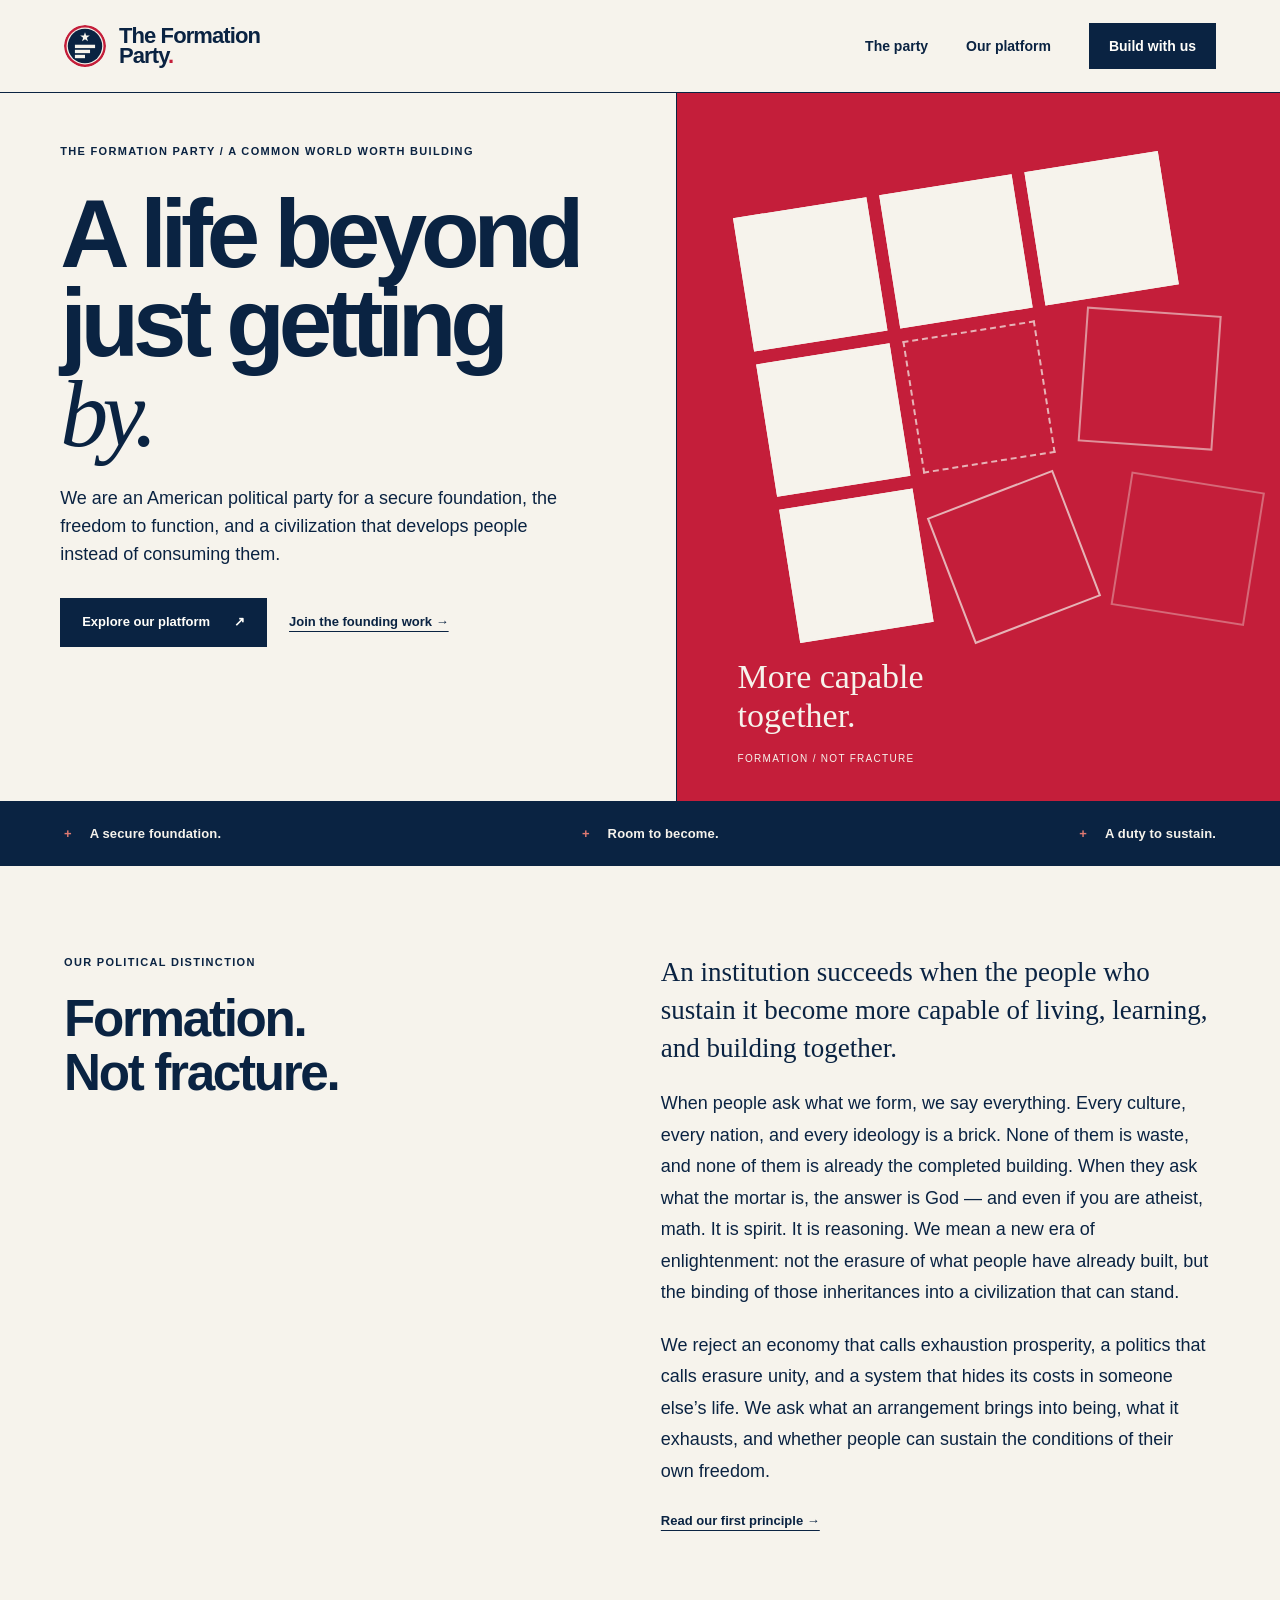
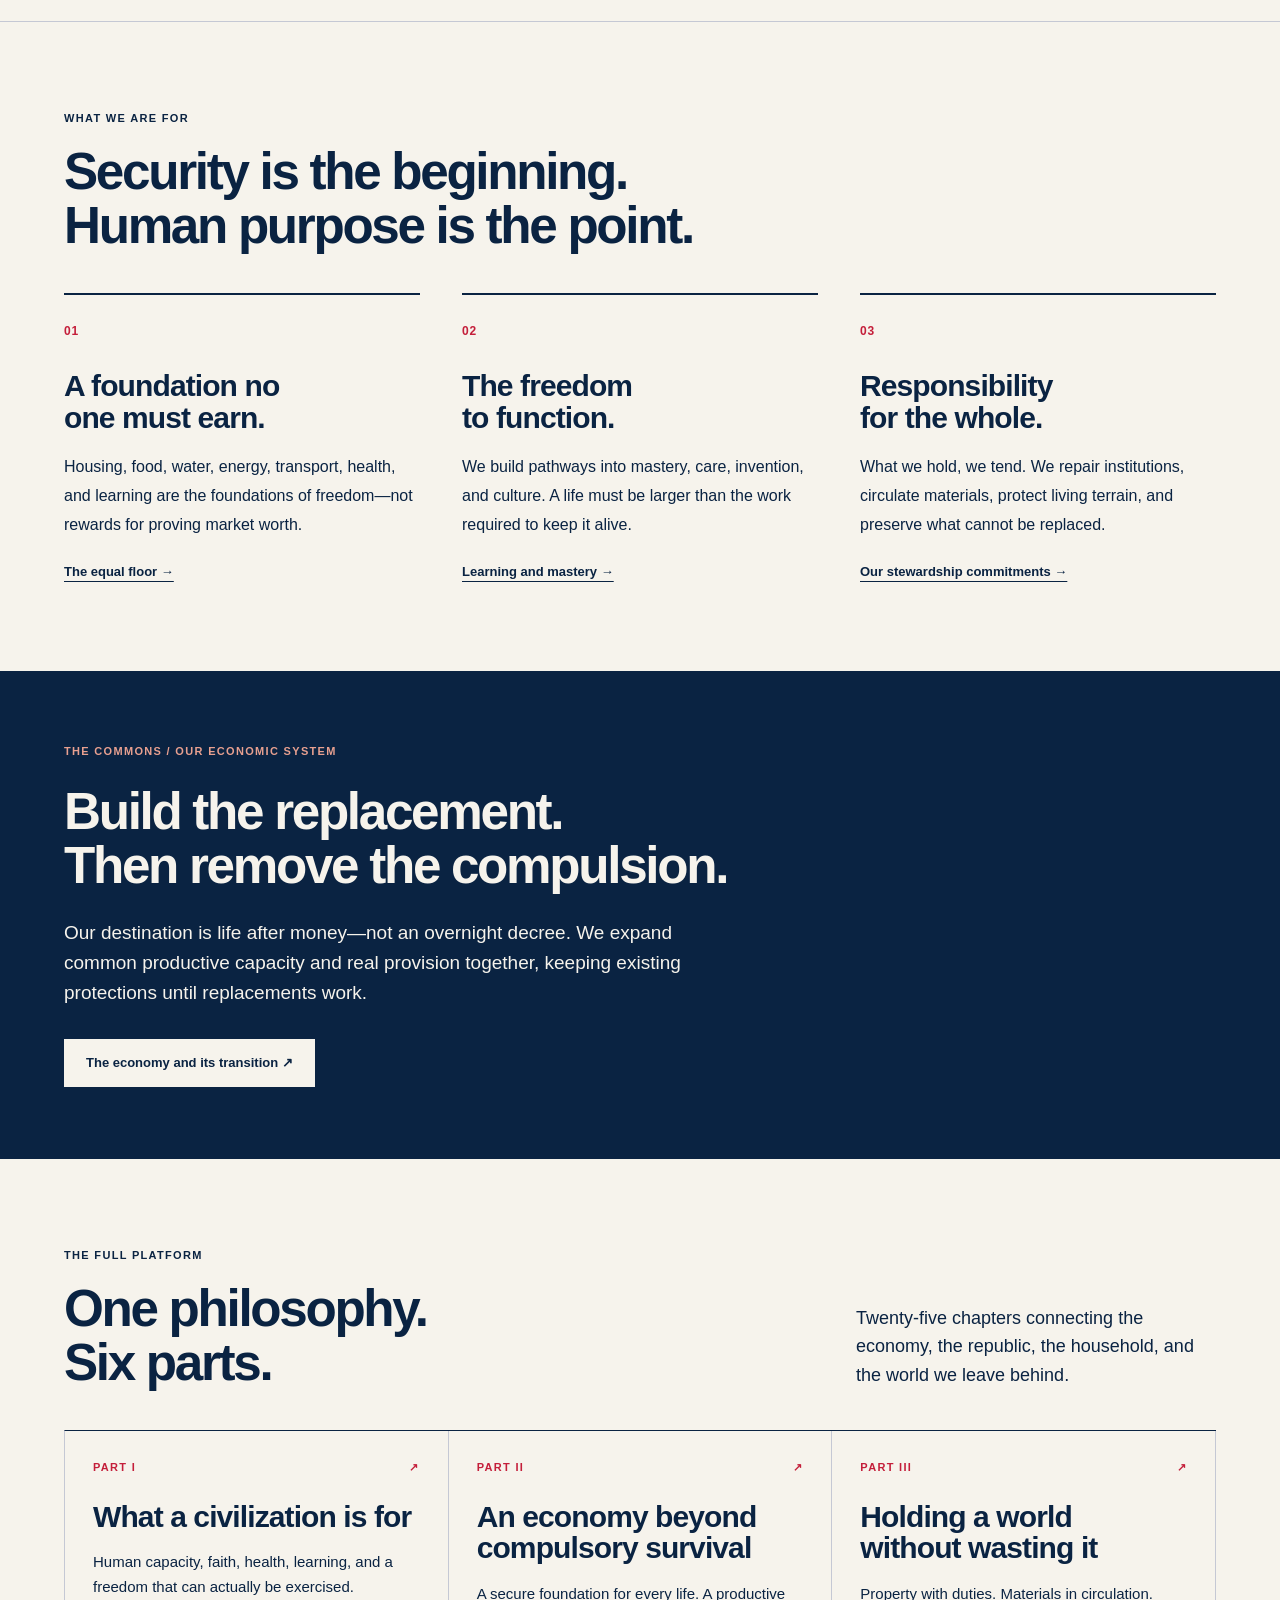
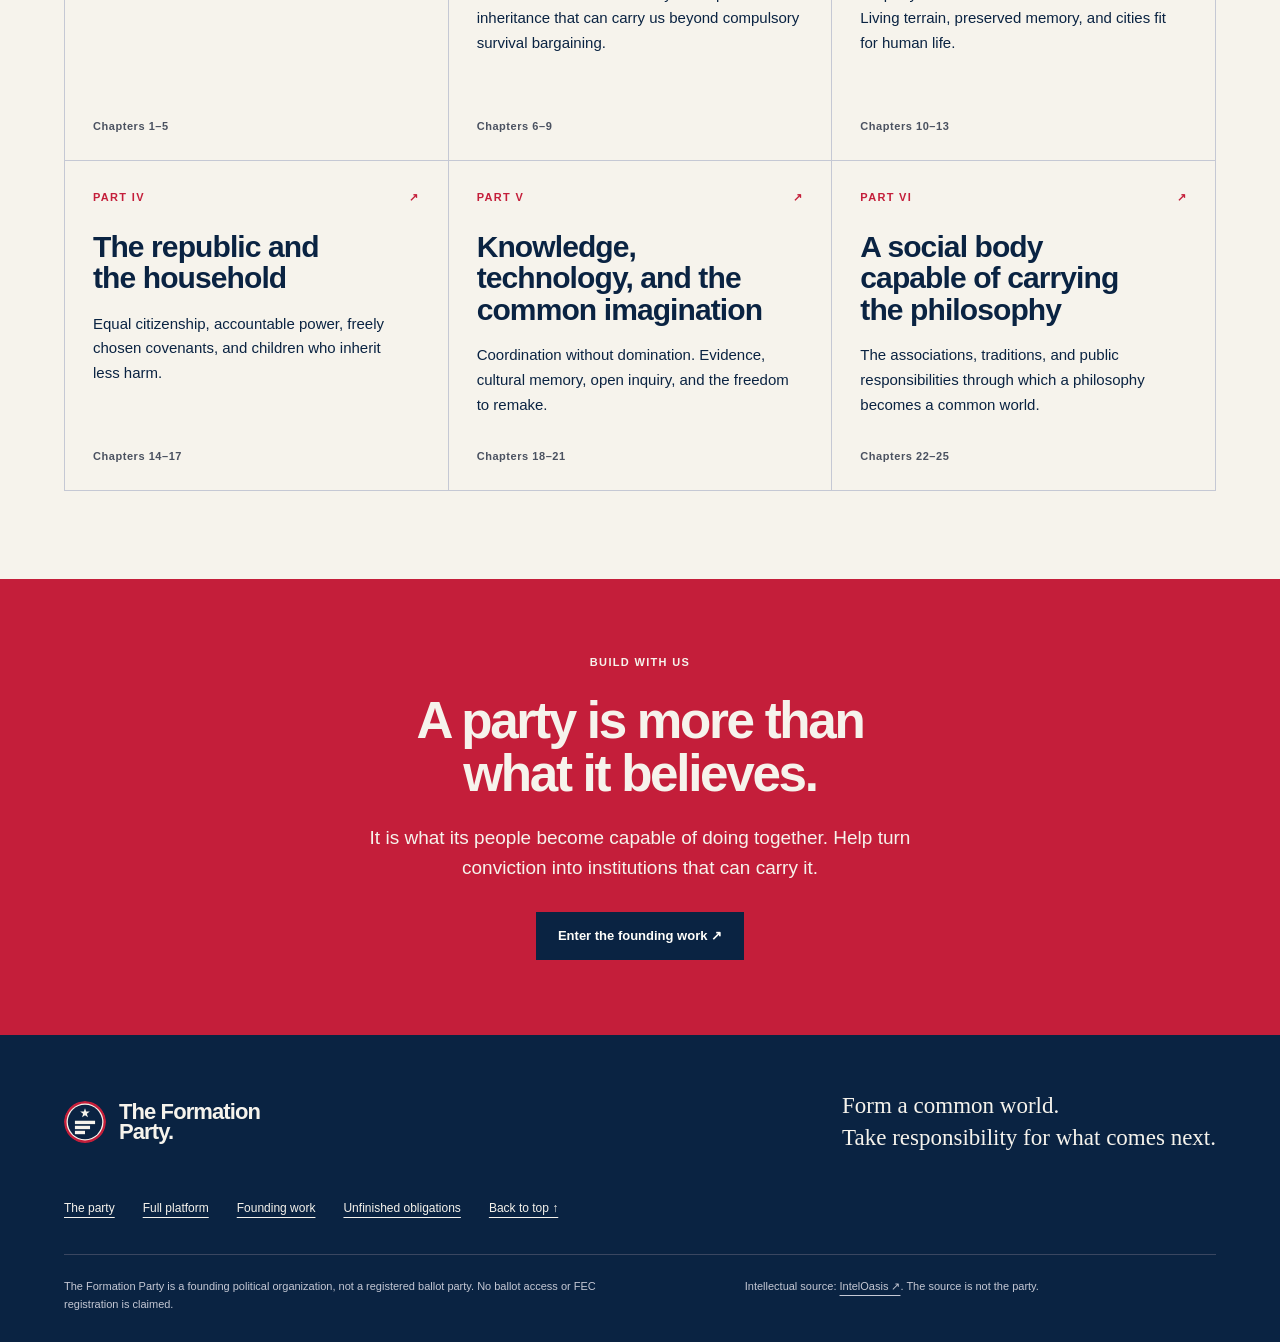
==== commit 9dbba18b: "Write the brick-and-mortar answer into the founding philosophy When people ask what Formation forms," ====
--- a/index.html
+++ b/index.html
@@ -2,7 +2,7 @@
 <html lang="en"><head><meta charset="utf-8"><meta name="viewport" content="width=device-width, initial-scale=1"><title>A common world worth building | The Formation Party</title><meta name="description" content="We are an American political party for a secure foundation, the freedom to function, and a civilization that develops people instead of consuming them."><meta name="theme-color" content="#0A2342"><link rel="icon" href="favicon.svg" type="image/svg+xml"><link rel="stylesheet" href="styles.css"><script src="site.js" defer></script><meta property="og:type" content="website"><meta property="og:title" content="A common world worth building | The Formation Party"><meta property="og:description" content="We are an American political party for a secure foundation, the freedom to function, and a civilization that develops people instead of consuming them."></head>
 <body><a class="skip-link" href="#main">Skip to content</a><header class="site-header"><div class="header-inner"><a class="brand" href="index.html" aria-label="The Formation Party — home"><img class="brand-logo" src="logo.svg" width="42" height="42" alt=""><span>The Formation<br>Party<span class="brand-period">.</span></span></a><button class="menu-toggle" type="button" aria-expanded="false" aria-controls="main-nav" hidden>Menu <span aria-hidden="true">+</span></button><nav id="main-nav" aria-label="Main navigation"><a href="about.html">The party</a><a href="philosophy.html">Our platform</a><a href="join.html">Build with us</a></nav></div></header><main id="main" tabindex="-1"><section class="hero"><div class="hero-copy"><p class="eyebrow">The Formation Party / A common world worth building</p><h1>A life beyond<br>just getting<br><em>by.</em></h1><p class="hero-deck">We are an American political party for a secure foundation, the freedom to function, and a civilization that develops people instead of consuming them.</p><div class="actions"><a class="button button-dark" href="philosophy.html">Explore our platform <span aria-hidden="true">↗</span></a><a class="text-link" href="join.html">Join the founding work →</a></div></div><div class="hero-art" aria-hidden="true"><div class="art-grid"><span></span><span></span><span></span><span></span><span></span><span></span><span></span><span></span><span></span></div><p>More capable together.</p><span class="art-label">Formation / Not fracture</span></div></section>
 <div class="principle-strip"><span>A secure foundation.</span><span>Room to become.</span><span>A duty to sustain.</span></div>
-<section class="section split"><div><p class="eyebrow">Our political distinction</p><h2>Formation.<br>Not fracture.</h2></div><div class="section-copy"><p class="lead">An institution succeeds when the people who sustain it become more capable of living, learning, and building together.</p><p>We reject an economy that calls exhaustion prosperity, a politics that calls erasure unity, and a system that hides its costs in someone else’s life. We ask what an arrangement brings into being, what it exhausts, and whether people can sustain the conditions of their own freedom.</p><a class="text-link" href="civilization.html#chapter-1">Read our first principle →</a></div></section>
+<section class="section split"><div><p class="eyebrow">Our political distinction</p><h2>Formation.<br>Not fracture.</h2></div><div class="section-copy"><p class="lead">An institution succeeds when the people who sustain it become more capable of living, learning, and building together.</p><p>When people ask what we form, we say everything. Every culture, every nation, and every ideology is a brick. None of them is waste, and none of them is already the completed building. When they ask what the mortar is, the answer is God — and even if you are atheist, math. It is spirit. It is reasoning. We mean a new era of enlightenment: not the erasure of what people have already built, but the binding of those inheritances into a civilization that can stand.</p><p>We reject an economy that calls exhaustion prosperity, a politics that calls erasure unity, and a system that hides its costs in someone else’s life. We ask what an arrangement brings into being, what it exhausts, and whether people can sustain the conditions of their own freedom.</p><a class="text-link" href="civilization.html#chapter-1">Read our first principle →</a></div></section>
 <section class="section commitments"><div class="section-heading"><p class="eyebrow">What we are for</p><h2>Security is the beginning.<br>Human purpose is the point.</h2></div><div class="three-columns"><article><span class="number">01</span><h3>A foundation no one must earn.</h3><p>Housing, food, water, energy, transport, health, and learning are the foundations of freedom—not rewards for proving market worth.</p><a href="the-commons.html#chapter-7">The equal floor →</a></article><article><span class="number">02</span><h3>The freedom to function.</h3><p>We build pathways into mastery, care, invention, and culture. A life must be larger than the work required to keep it alive.</p><a href="civilization.html#chapter-5">Learning and mastery →</a></article><article><span class="number">03</span><h3>Responsibility for the whole.</h3><p>What we hold, we tend. We repair institutions, circulate materials, protect living terrain, and preserve what cannot be replaced.</p><a href="stewardship.html">Our stewardship commitments →</a></article></div></section>
 <section class="statement-band"><p class="eyebrow">The Commons / Our economic system</p><h2>Build the replacement.<br>Then remove the compulsion.</h2><p>Our destination is life after money—not an overnight decree. We expand common productive capacity and real provision together, keeping existing protections until replacements work.</p><a class="button button-light" href="the-commons.html">The economy and its transition ↗</a></section>
 <section class="section"><div class="section-heading heading-row"><div><p class="eyebrow">The full platform</p><h2>One philosophy.<br>Six parts.</h2></div><p>Twenty-five chapters connecting the economy, the republic, the household, and the world we leave behind.</p></div><div class="part-grid"><a class="part-card" href="civilization.html"><span class="eyebrow">Part I <span aria-hidden="true">↗</span></span><h3>What a civilization is for</h3><p>Human capacity, faith, health, learning, and a freedom that can actually be exercised.</p><span class="card-meta">Chapters 1–5</span></a><a class="part-card" href="the-commons.html"><span class="eyebrow">Part II <span aria-hidden="true">↗</span></span><h3>An economy beyond compulsory survival</h3><p>A secure foundation for every life. A productive inheritance that can carry us beyond compulsory survival bargaining.</p><span class="card-meta">Chapters 6–9</span></a><a class="part-card" href="stewardship.html"><span class="eyebrow">Part III <span aria-hidden="true">↗</span></span><h3>Holding a world without wasting it</h3><p>Property with duties. Materials in circulation. Living terrain, preserved memory, and cities fit for human life.</p><span class="card-meta">Chapters 10–13</span></a><a class="part-card" href="republic-and-household.html"><span class="eyebrow">Part IV <span aria-hidden="true">↗</span></span><h3>The republic and the household</h3><p>Equal citizenship, accountable power, freely chosen covenants, and children who inherit less harm.</p><span class="card-meta">Chapters 14–17</span></a><a class="part-card" href="knowledge-and-technology.html"><span class="eyebrow">Part V <span aria-hidden="true">↗</span></span><h3>Knowledge, technology, and the common imagination</h3><p>Coordination without domination. Evidence, cultural memory, open inquiry, and the freedom to remake.</p><span class="card-meta">Chapters 18–21</span></a><a class="part-card" href="common-life.html"><span class="eyebrow">Part VI <span aria-hidden="true">↗</span></span><h3>A social body capable of carrying the philosophy</h3><p>The associations, traditions, and public responsibilities through which a philosophy becomes a common world.</p><span class="card-meta">Chapters 22–25</span></a></div></section>
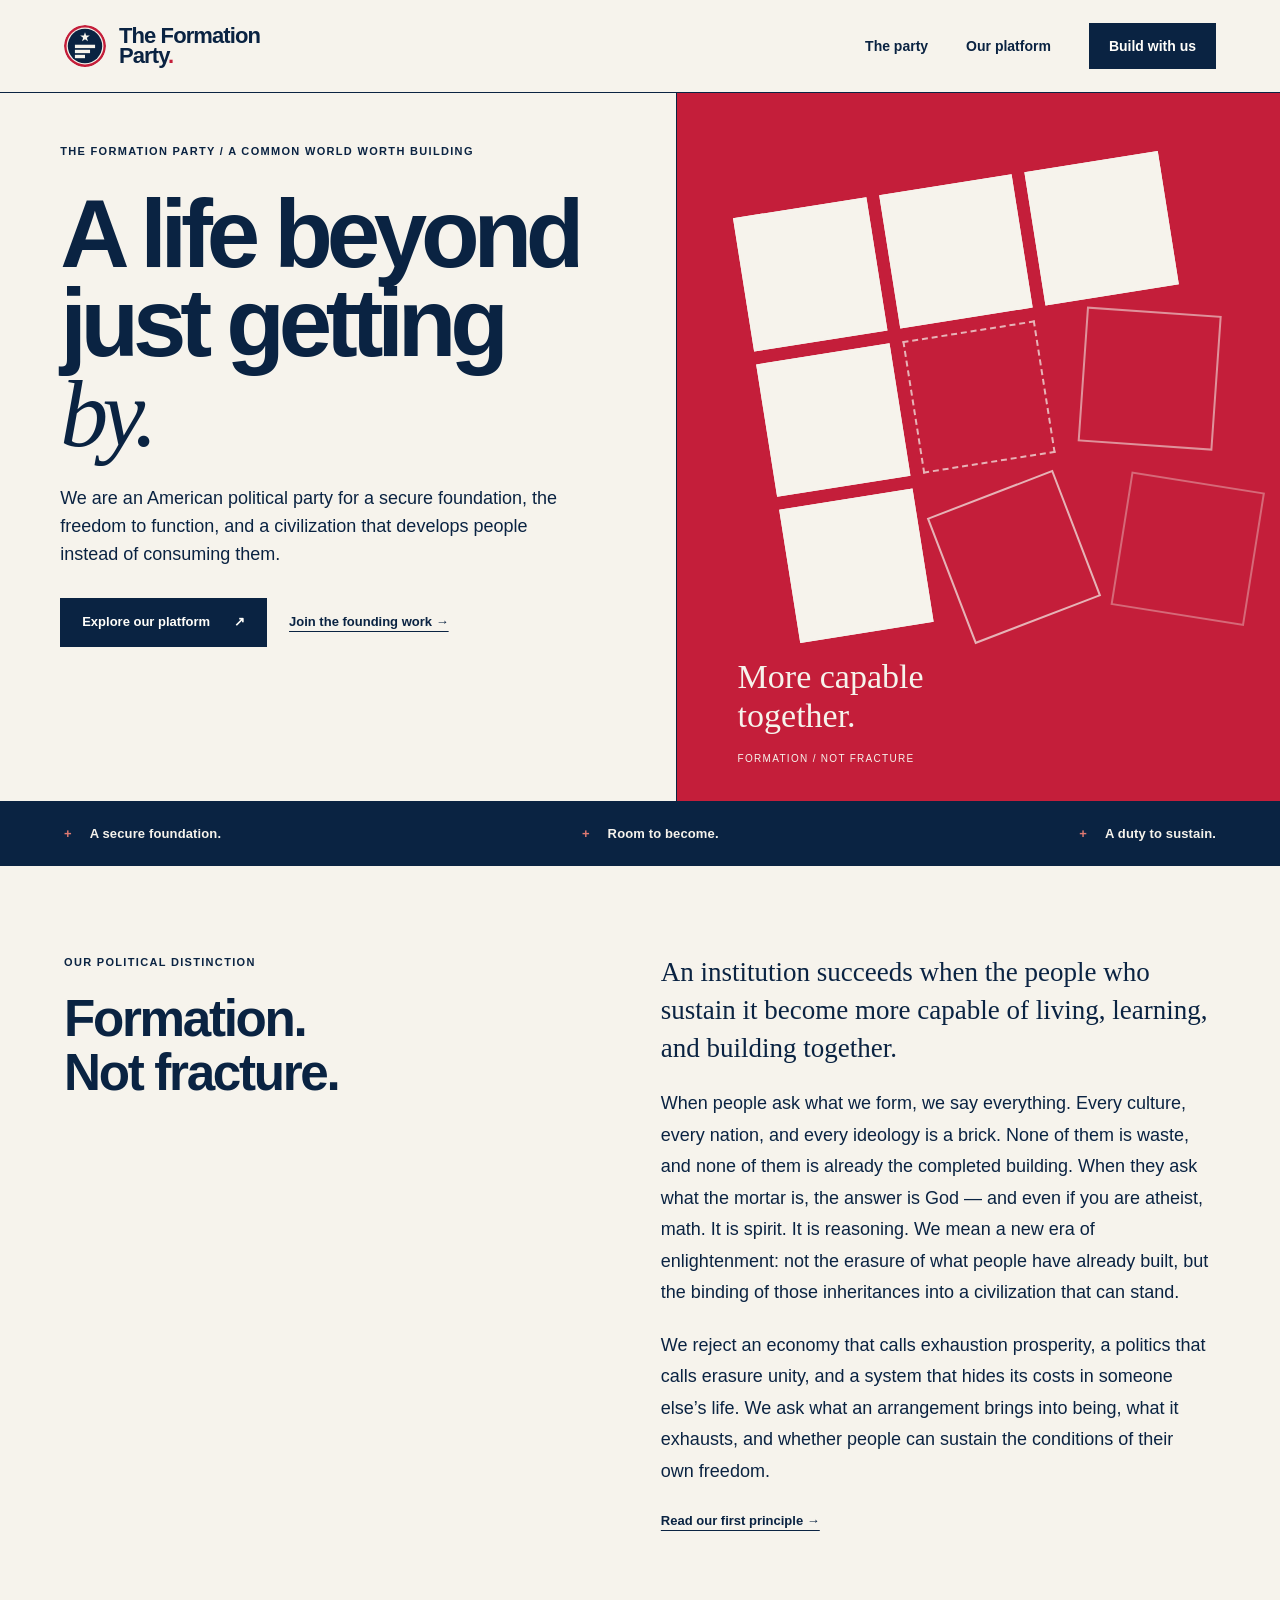
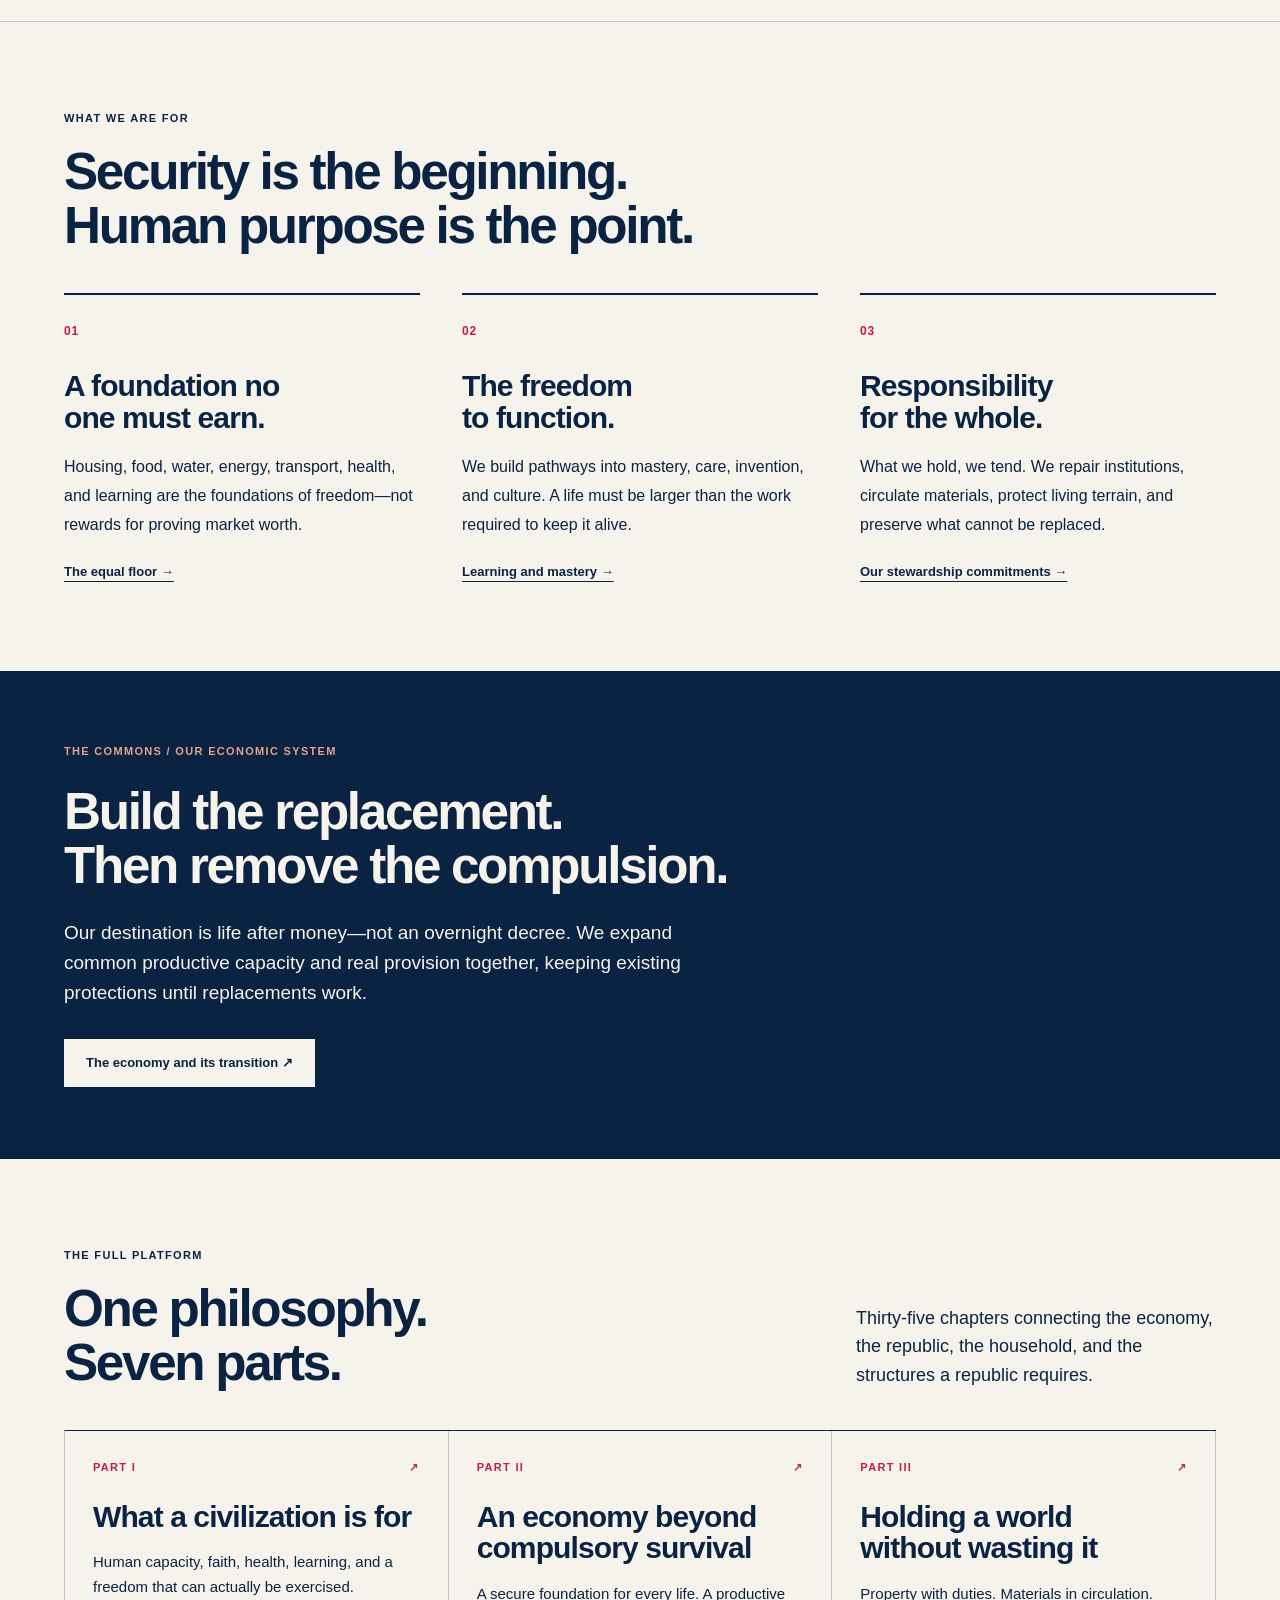
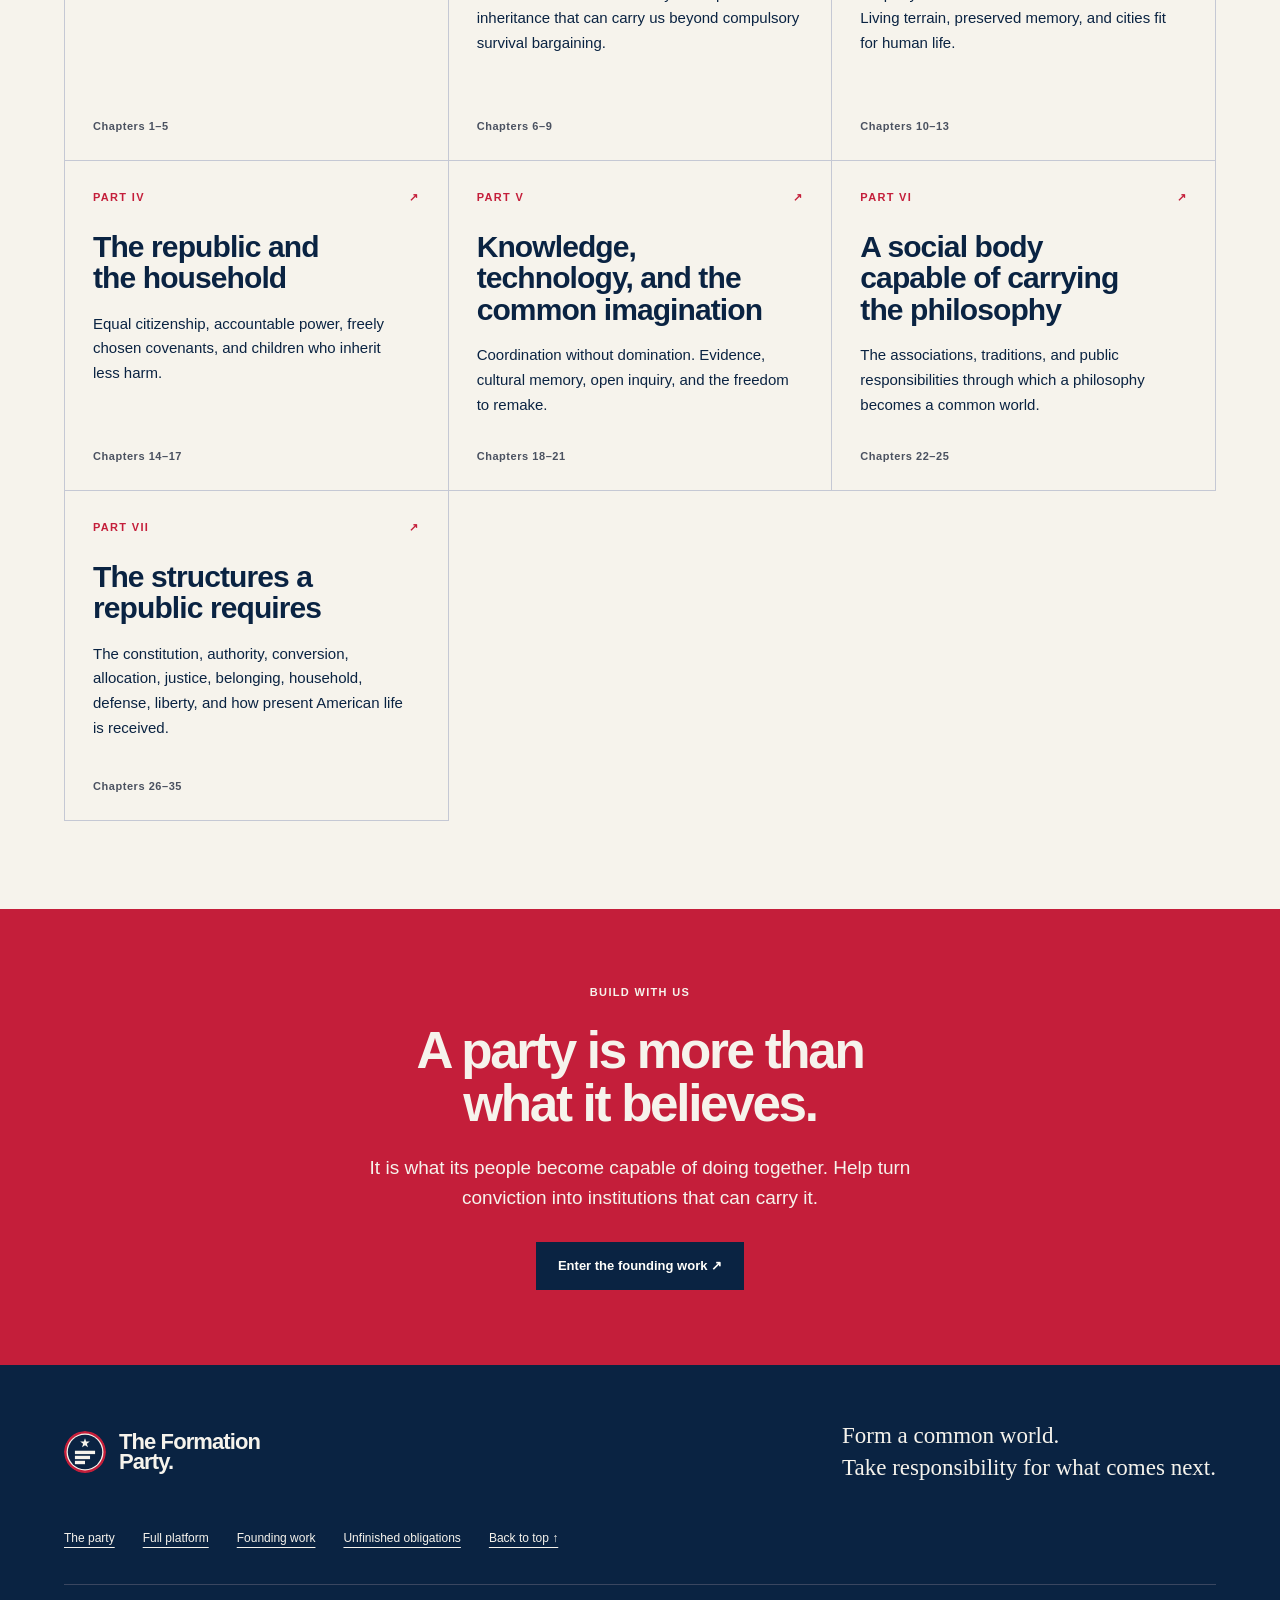
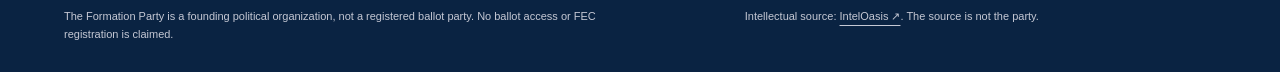
==== commit 1af97050: "Add Part VII: the structures a republic requires Fold the civic-moral and civic-economic governing c" ====
--- a/index.html
+++ b/index.html
@@ -5,6 +5,6 @@
 <section class="section split"><div><p class="eyebrow">Our political distinction</p><h2>Formation.<br>Not fracture.</h2></div><div class="section-copy"><p class="lead">An institution succeeds when the people who sustain it become more capable of living, learning, and building together.</p><p>When people ask what we form, we say everything. Every culture, every nation, and every ideology is a brick. None of them is waste, and none of them is already the completed building. When they ask what the mortar is, the answer is God — and even if you are atheist, math. It is spirit. It is reasoning. We mean a new era of enlightenment: not the erasure of what people have already built, but the binding of those inheritances into a civilization that can stand.</p><p>We reject an economy that calls exhaustion prosperity, a politics that calls erasure unity, and a system that hides its costs in someone else’s life. We ask what an arrangement brings into being, what it exhausts, and whether people can sustain the conditions of their own freedom.</p><a class="text-link" href="civilization.html#chapter-1">Read our first principle →</a></div></section>
 <section class="section commitments"><div class="section-heading"><p class="eyebrow">What we are for</p><h2>Security is the beginning.<br>Human purpose is the point.</h2></div><div class="three-columns"><article><span class="number">01</span><h3>A foundation no one must earn.</h3><p>Housing, food, water, energy, transport, health, and learning are the foundations of freedom—not rewards for proving market worth.</p><a href="the-commons.html#chapter-7">The equal floor →</a></article><article><span class="number">02</span><h3>The freedom to function.</h3><p>We build pathways into mastery, care, invention, and culture. A life must be larger than the work required to keep it alive.</p><a href="civilization.html#chapter-5">Learning and mastery →</a></article><article><span class="number">03</span><h3>Responsibility for the whole.</h3><p>What we hold, we tend. We repair institutions, circulate materials, protect living terrain, and preserve what cannot be replaced.</p><a href="stewardship.html">Our stewardship commitments →</a></article></div></section>
 <section class="statement-band"><p class="eyebrow">The Commons / Our economic system</p><h2>Build the replacement.<br>Then remove the compulsion.</h2><p>Our destination is life after money—not an overnight decree. We expand common productive capacity and real provision together, keeping existing protections until replacements work.</p><a class="button button-light" href="the-commons.html">The economy and its transition ↗</a></section>
-<section class="section"><div class="section-heading heading-row"><div><p class="eyebrow">The full platform</p><h2>One philosophy.<br>Six parts.</h2></div><p>Twenty-five chapters connecting the economy, the republic, the household, and the world we leave behind.</p></div><div class="part-grid"><a class="part-card" href="civilization.html"><span class="eyebrow">Part I <span aria-hidden="true">↗</span></span><h3>What a civilization is for</h3><p>Human capacity, faith, health, learning, and a freedom that can actually be exercised.</p><span class="card-meta">Chapters 1–5</span></a><a class="part-card" href="the-commons.html"><span class="eyebrow">Part II <span aria-hidden="true">↗</span></span><h3>An economy beyond compulsory survival</h3><p>A secure foundation for every life. A productive inheritance that can carry us beyond compulsory survival bargaining.</p><span class="card-meta">Chapters 6–9</span></a><a class="part-card" href="stewardship.html"><span class="eyebrow">Part III <span aria-hidden="true">↗</span></span><h3>Holding a world without wasting it</h3><p>Property with duties. Materials in circulation. Living terrain, preserved memory, and cities fit for human life.</p><span class="card-meta">Chapters 10–13</span></a><a class="part-card" href="republic-and-household.html"><span class="eyebrow">Part IV <span aria-hidden="true">↗</span></span><h3>The republic and the household</h3><p>Equal citizenship, accountable power, freely chosen covenants, and children who inherit less harm.</p><span class="card-meta">Chapters 14–17</span></a><a class="part-card" href="knowledge-and-technology.html"><span class="eyebrow">Part V <span aria-hidden="true">↗</span></span><h3>Knowledge, technology, and the common imagination</h3><p>Coordination without domination. Evidence, cultural memory, open inquiry, and the freedom to remake.</p><span class="card-meta">Chapters 18–21</span></a><a class="part-card" href="common-life.html"><span class="eyebrow">Part VI <span aria-hidden="true">↗</span></span><h3>A social body capable of carrying the philosophy</h3><p>The associations, traditions, and public responsibilities through which a philosophy becomes a common world.</p><span class="card-meta">Chapters 22–25</span></a></div></section>
+<section class="section"><div class="section-heading heading-row"><div><p class="eyebrow">The full platform</p><h2>One philosophy.<br>Seven parts.</h2></div><p>Thirty-five chapters connecting the economy, the republic, the household, and the structures a republic requires.</p></div><div class="part-grid"><a class="part-card" href="civilization.html"><span class="eyebrow">Part I <span aria-hidden="true">↗</span></span><h3>What a civilization is for</h3><p>Human capacity, faith, health, learning, and a freedom that can actually be exercised.</p><span class="card-meta">Chapters 1–5</span></a><a class="part-card" href="the-commons.html"><span class="eyebrow">Part II <span aria-hidden="true">↗</span></span><h3>An economy beyond compulsory survival</h3><p>A secure foundation for every life. A productive inheritance that can carry us beyond compulsory survival bargaining.</p><span class="card-meta">Chapters 6–9</span></a><a class="part-card" href="stewardship.html"><span class="eyebrow">Part III <span aria-hidden="true">↗</span></span><h3>Holding a world without wasting it</h3><p>Property with duties. Materials in circulation. Living terrain, preserved memory, and cities fit for human life.</p><span class="card-meta">Chapters 10–13</span></a><a class="part-card" href="republic-and-household.html"><span class="eyebrow">Part IV <span aria-hidden="true">↗</span></span><h3>The republic and the household</h3><p>Equal citizenship, accountable power, freely chosen covenants, and children who inherit less harm.</p><span class="card-meta">Chapters 14–17</span></a><a class="part-card" href="knowledge-and-technology.html"><span class="eyebrow">Part V <span aria-hidden="true">↗</span></span><h3>Knowledge, technology, and the common imagination</h3><p>Coordination without domination. Evidence, cultural memory, open inquiry, and the freedom to remake.</p><span class="card-meta">Chapters 18–21</span></a><a class="part-card" href="common-life.html"><span class="eyebrow">Part VI <span aria-hidden="true">↗</span></span><h3>A social body capable of carrying the philosophy</h3><p>The associations, traditions, and public responsibilities through which a philosophy becomes a common world.</p><span class="card-meta">Chapters 22–25</span></a><a class="part-card" href="structures.html"><span class="eyebrow">Part VII <span aria-hidden="true">↗</span></span><h3>The structures a republic requires</h3><p>The constitution, authority, conversion, allocation, justice, belonging, household, defense, liberty, and how present American life is received.</p><span class="card-meta">Chapters 26–35</span></a></div></section>
 <section class="founding-call"><p class="eyebrow">Build with us</p><h2>A party is more than<br>what it believes.</h2><p>It is what its people become capable of doing together. Help turn conviction into institutions that can carry it.</p><a class="button button-dark" href="join.html">Enter the founding work ↗</a></section></main>
 <footer class="site-footer"><div class="footer-top"><a class="brand" href="index.html"><img class="brand-logo" src="logo.svg" width="42" height="42" alt=""><span>The Formation<br>Party.</span></a><p>Form a common world.<br>Take responsibility for what comes next.</p></div><div class="footer-links"><a href="about.html">The party</a><a href="philosophy.html">Full platform</a><a href="join.html">Founding work</a><a href="common-life.html#unfinished-obligations">Unfinished obligations</a><a href="#main">Back to top ↑</a></div><div class="footer-bottom"><p>The Formation Party is a founding political organization, not a registered ballot party. No ballot access or FEC registration is claimed.</p><p>Intellectual source: <a href="https://inteloasis.com/" rel="noopener">IntelOasis ↗</a>. The source is not the party.</p></div></footer></body></html>
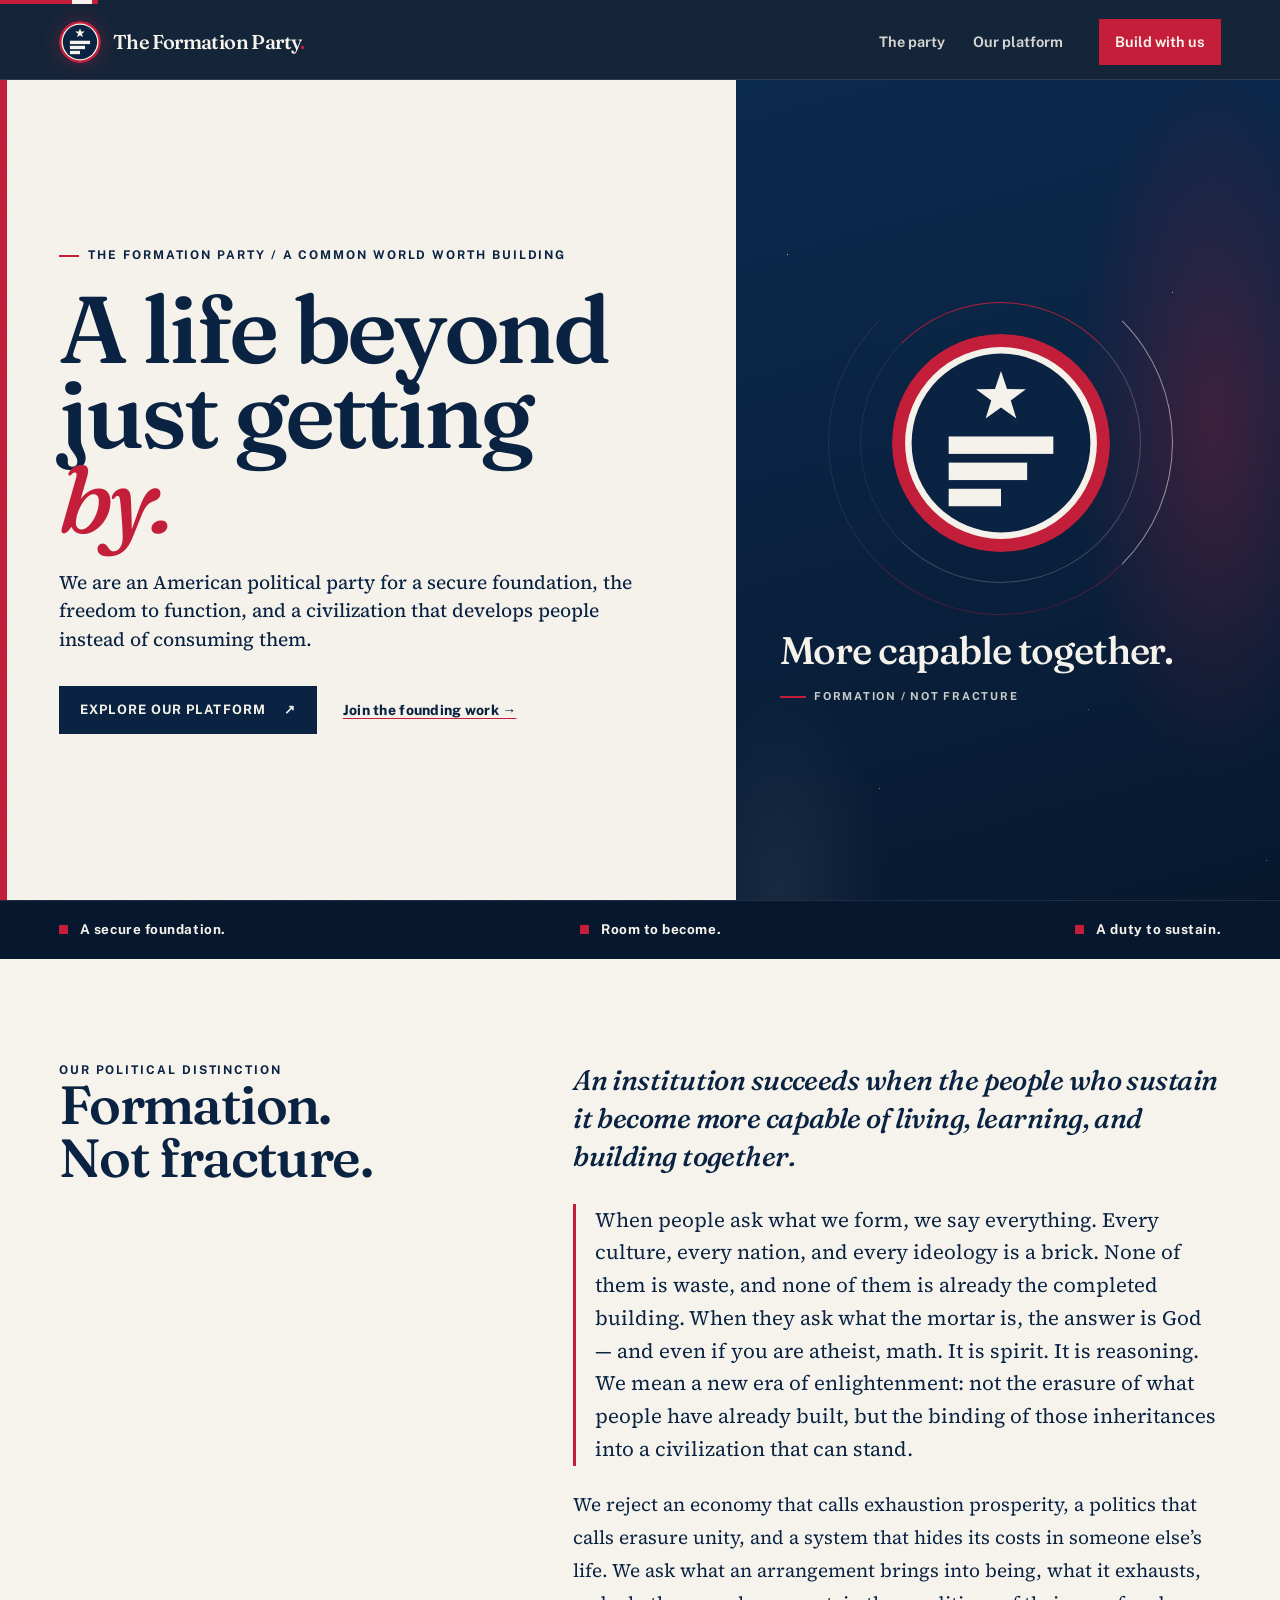
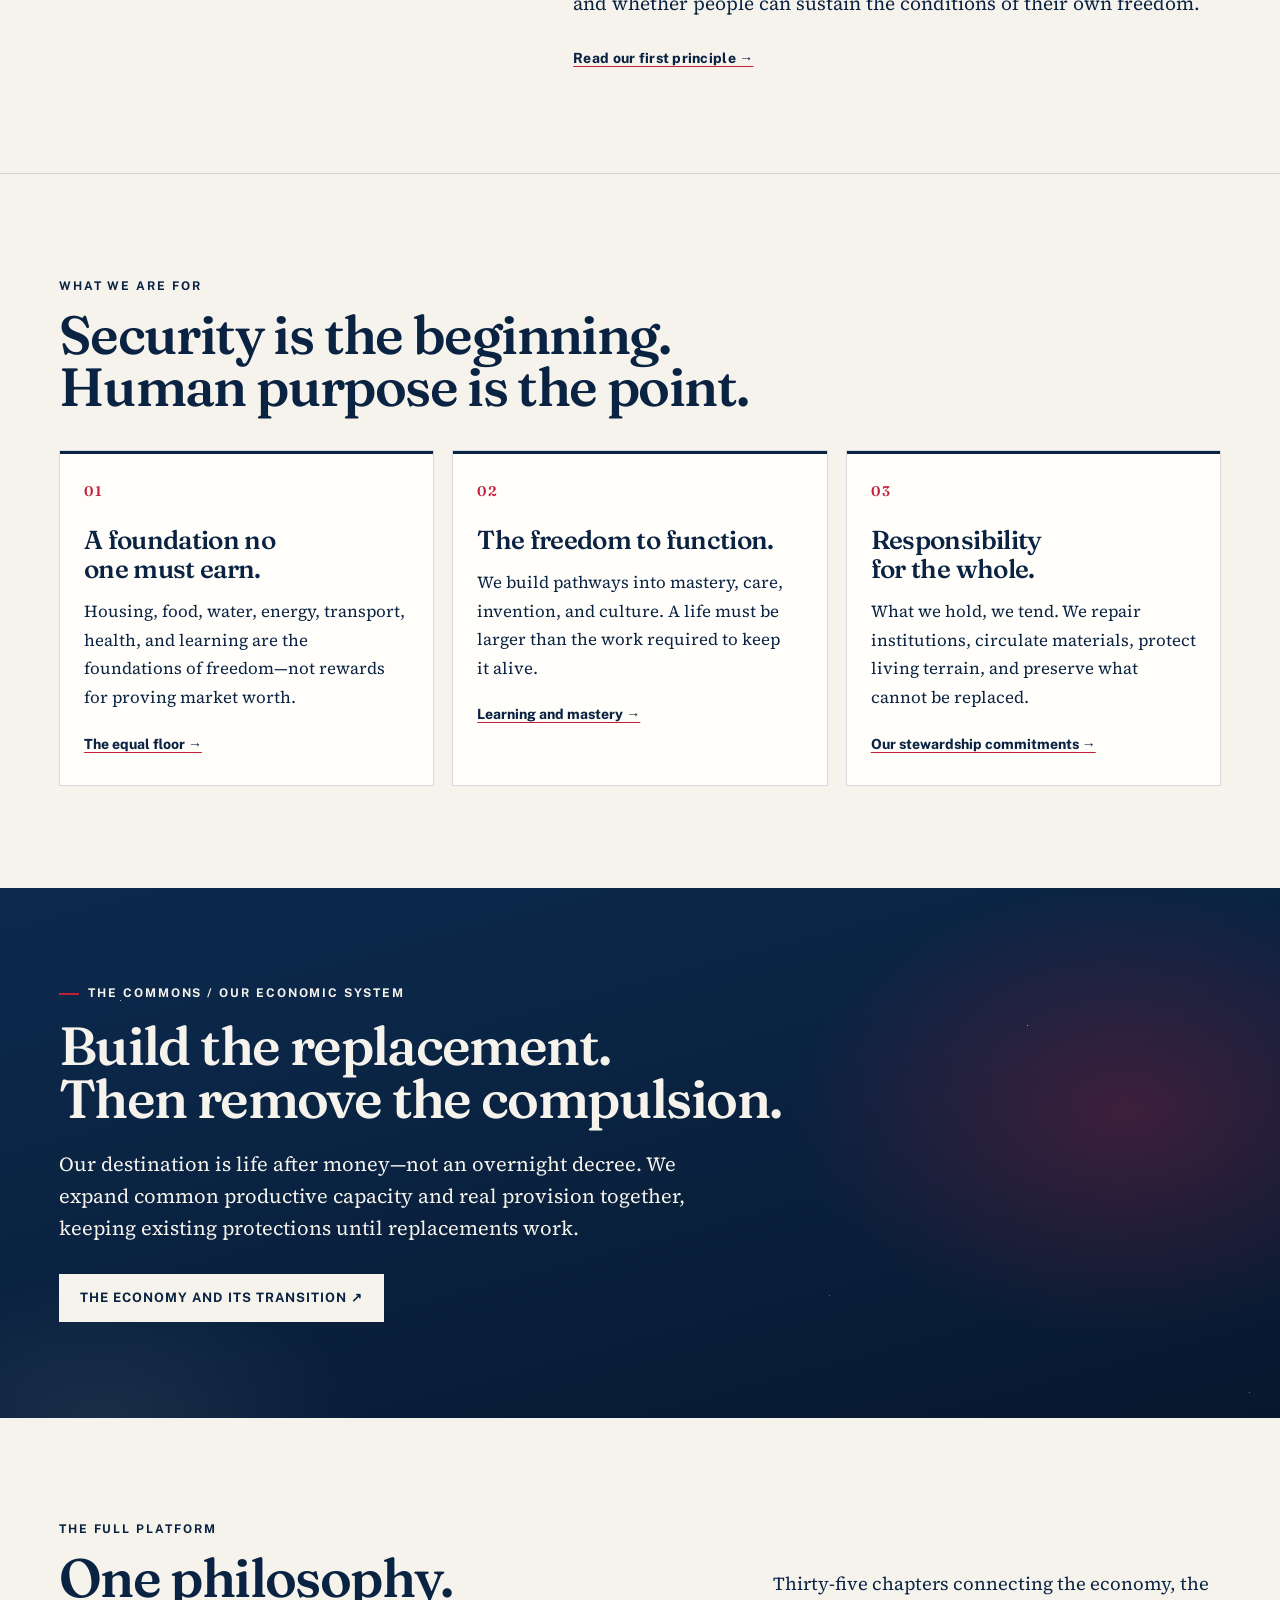
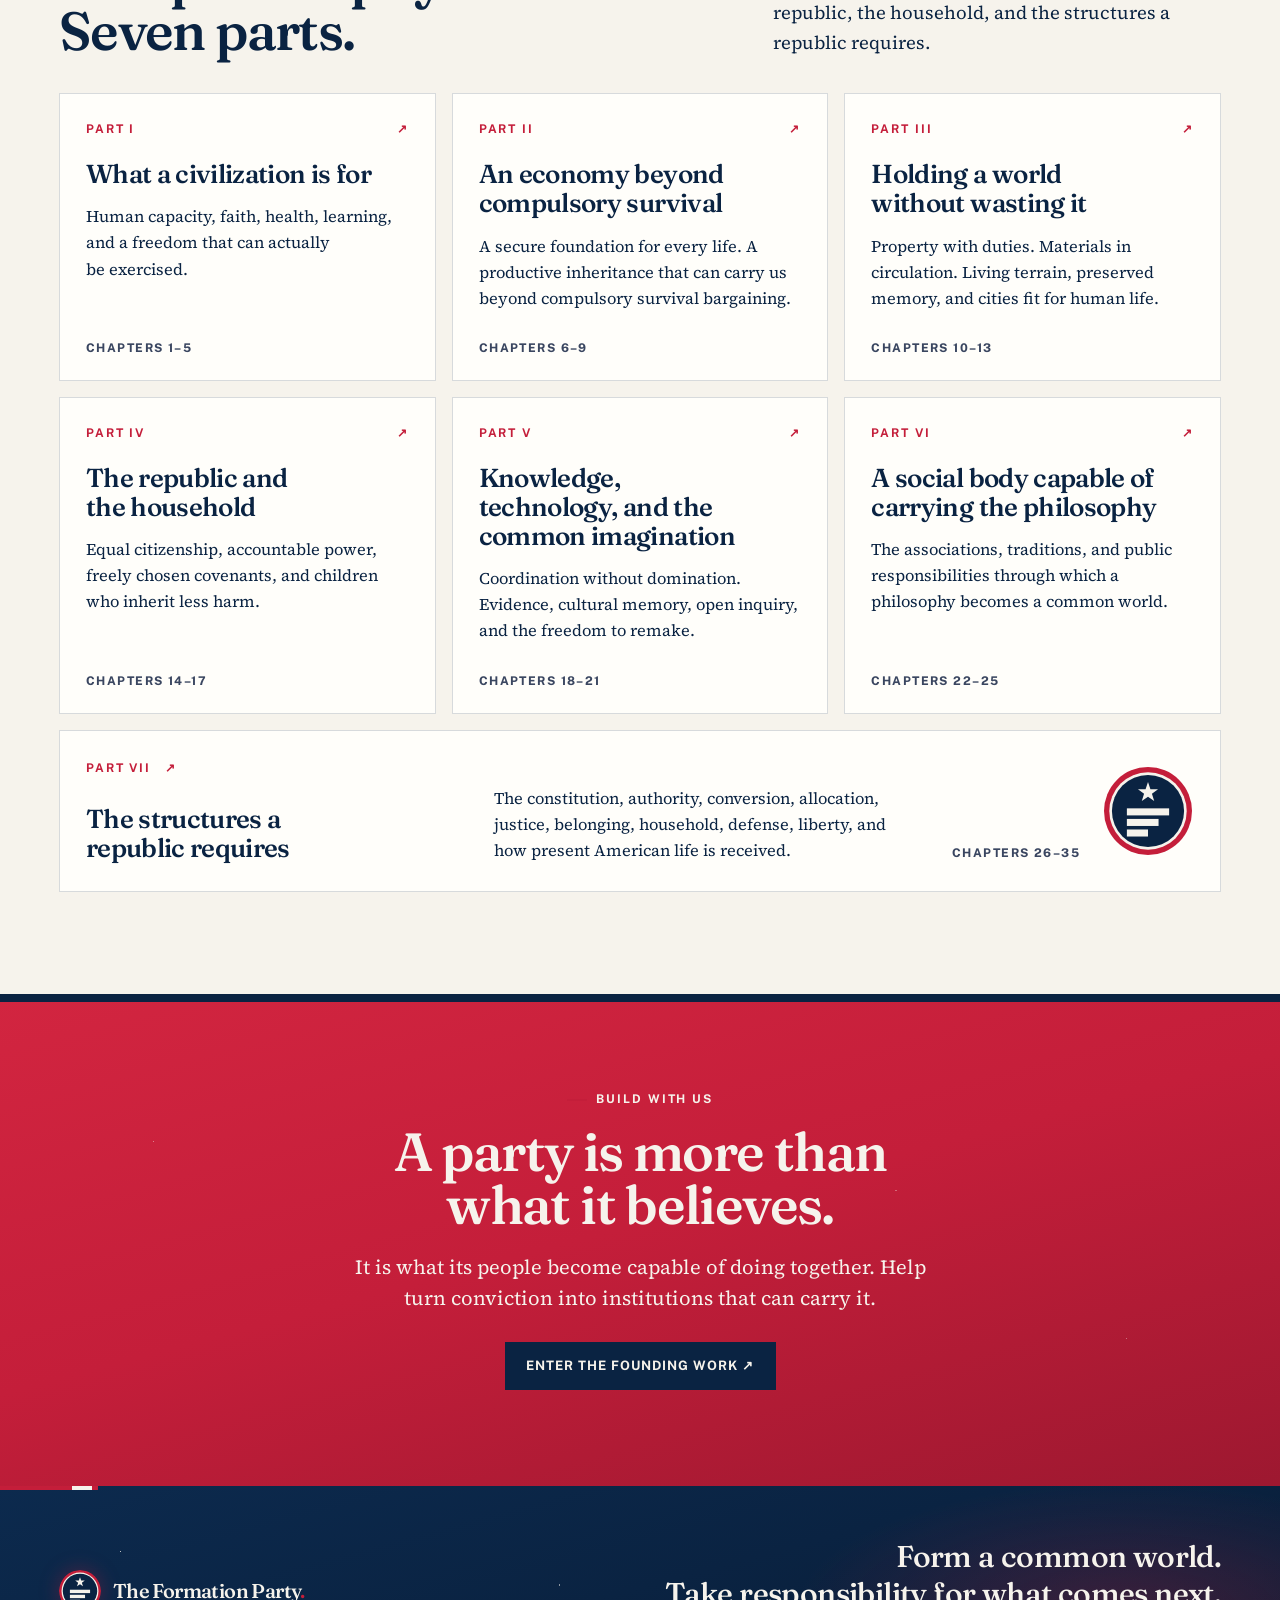
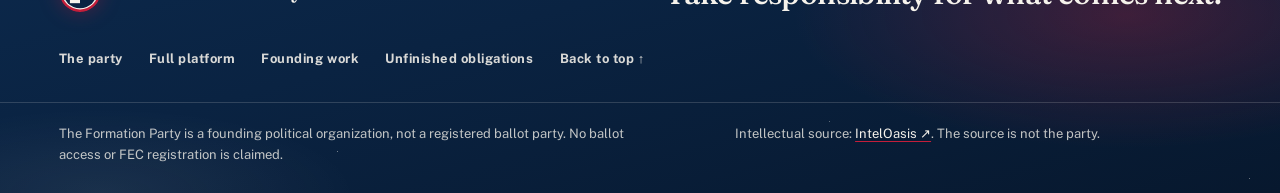
==== commit 16c77a98: "Give the site a ceremonial red, white, and blue interface. Restyle every page around the seal, navy " ====
--- a/index.html
+++ b/index.html
@@ -1,10 +1,10 @@
 <!doctype html>
 <html lang="en"><head><meta charset="utf-8"><meta name="viewport" content="width=device-width, initial-scale=1"><title>A common world worth building | The Formation Party</title><meta name="description" content="We are an American political party for a secure foundation, the freedom to function, and a civilization that develops people instead of consuming them."><meta name="theme-color" content="#0A2342"><link rel="icon" href="favicon.svg" type="image/svg+xml"><link rel="stylesheet" href="styles.css"><script src="site.js" defer></script><meta property="og:type" content="website"><meta property="og:title" content="A common world worth building | The Formation Party"><meta property="og:description" content="We are an American political party for a secure foundation, the freedom to function, and a civilization that develops people instead of consuming them."></head>
-<body><a class="skip-link" href="#main">Skip to content</a><header class="site-header"><div class="header-inner"><a class="brand" href="index.html" aria-label="The Formation Party — home"><img class="brand-logo" src="logo.svg" width="42" height="42" alt=""><span>The Formation<br>Party<span class="brand-period">.</span></span></a><button class="menu-toggle" type="button" aria-expanded="false" aria-controls="main-nav" hidden>Menu <span aria-hidden="true">+</span></button><nav id="main-nav" aria-label="Main navigation"><a href="about.html">The party</a><a href="philosophy.html">Our platform</a><a href="join.html">Build with us</a></nav></div></header><main id="main" tabindex="-1"><section class="hero"><div class="hero-copy"><p class="eyebrow">The Formation Party / A common world worth building</p><h1>A life beyond<br>just getting<br><em>by.</em></h1><p class="hero-deck">We are an American political party for a secure foundation, the freedom to function, and a civilization that develops people instead of consuming them.</p><div class="actions"><a class="button button-dark" href="philosophy.html">Explore our platform <span aria-hidden="true">↗</span></a><a class="text-link" href="join.html">Join the founding work →</a></div></div><div class="hero-art" aria-hidden="true"><div class="art-grid"><span></span><span></span><span></span><span></span><span></span><span></span><span></span><span></span><span></span></div><p>More capable together.</p><span class="art-label">Formation / Not fracture</span></div></section>
+<body class="page-home"><a class="skip-link" href="#main">Skip to content</a><header class="site-header"><div class="header-rule" aria-hidden="true"></div><div class="header-inner"><a class="brand" href="index.html" aria-label="The Formation Party — home"><img class="brand-logo" src="logo.svg" width="42" height="42" alt=""><span class="brand-name">The Formation Party<span class="brand-period">.</span></span></a><button class="menu-toggle" type="button" aria-expanded="false" aria-controls="main-nav" hidden><span class="menu-label">Menu</span><span class="menu-bars" aria-hidden="true"><i></i><i></i><i></i></span></button><nav id="main-nav" aria-label="Main navigation"><a href="about.html">The party</a><a href="philosophy.html">Our platform</a><a href="join.html">Build with us</a></nav></div></header><main id="main" tabindex="-1"><section class="hero"><div class="hero-copy"><p class="eyebrow">The Formation Party / A common world worth building</p><h1>A life beyond<br>just getting<br><em>by.</em></h1><p class="hero-deck">We are an American political party for a secure foundation, the freedom to function, and a civilization that develops people instead of consuming them.</p><div class="actions"><a class="button button-dark" href="philosophy.html">Explore our platform <span aria-hidden="true">↗</span></a><a class="text-link" href="join.html">Join the founding work →</a></div></div><div class="hero-art"><div class="seal-stage" aria-hidden="true"><span class="orbit"></span><span class="orbit orbit-b"></span><img class="hero-seal" src="logo.svg" alt=""></div><p>More capable together.</p><span class="art-label">Formation / Not fracture</span></div></section>
 <div class="principle-strip"><span>A secure foundation.</span><span>Room to become.</span><span>A duty to sustain.</span></div>
-<section class="section split"><div><p class="eyebrow">Our political distinction</p><h2>Formation.<br>Not fracture.</h2></div><div class="section-copy"><p class="lead">An institution succeeds when the people who sustain it become more capable of living, learning, and building together.</p><p>When people ask what we form, we say everything. Every culture, every nation, and every ideology is a brick. None of them is waste, and none of them is already the completed building. When they ask what the mortar is, the answer is God — and even if you are atheist, math. It is spirit. It is reasoning. We mean a new era of enlightenment: not the erasure of what people have already built, but the binding of those inheritances into a civilization that can stand.</p><p>We reject an economy that calls exhaustion prosperity, a politics that calls erasure unity, and a system that hides its costs in someone else’s life. We ask what an arrangement brings into being, what it exhausts, and whether people can sustain the conditions of their own freedom.</p><a class="text-link" href="civilization.html#chapter-1">Read our first principle →</a></div></section>
+<section class="section split"><div><p class="eyebrow">Our political distinction</p><h2>Formation.<br>Not fracture.</h2></div><div class="section-copy"><p class="lead">An institution succeeds when the people who sustain it become more capable of living, learning, and building together.</p><p class="doctrine">When people ask what we form, we say everything. Every culture, every nation, and every ideology is a brick. None of them is waste, and none of them is already the completed building. When they ask what the mortar is, the answer is God — and even if you are atheist, math. It is spirit. It is reasoning. We mean a new era of enlightenment: not the erasure of what people have already built, but the binding of those inheritances into a civilization that can stand.</p><p>We reject an economy that calls exhaustion prosperity, a politics that calls erasure unity, and a system that hides its costs in someone else’s life. We ask what an arrangement brings into being, what it exhausts, and whether people can sustain the conditions of their own freedom.</p><a class="text-link" href="civilization.html#chapter-1">Read our first principle →</a></div></section>
 <section class="section commitments"><div class="section-heading"><p class="eyebrow">What we are for</p><h2>Security is the beginning.<br>Human purpose is the point.</h2></div><div class="three-columns"><article><span class="number">01</span><h3>A foundation no one must earn.</h3><p>Housing, food, water, energy, transport, health, and learning are the foundations of freedom—not rewards for proving market worth.</p><a href="the-commons.html#chapter-7">The equal floor →</a></article><article><span class="number">02</span><h3>The freedom to function.</h3><p>We build pathways into mastery, care, invention, and culture. A life must be larger than the work required to keep it alive.</p><a href="civilization.html#chapter-5">Learning and mastery →</a></article><article><span class="number">03</span><h3>Responsibility for the whole.</h3><p>What we hold, we tend. We repair institutions, circulate materials, protect living terrain, and preserve what cannot be replaced.</p><a href="stewardship.html">Our stewardship commitments →</a></article></div></section>
 <section class="statement-band"><p class="eyebrow">The Commons / Our economic system</p><h2>Build the replacement.<br>Then remove the compulsion.</h2><p>Our destination is life after money—not an overnight decree. We expand common productive capacity and real provision together, keeping existing protections until replacements work.</p><a class="button button-light" href="the-commons.html">The economy and its transition ↗</a></section>
 <section class="section"><div class="section-heading heading-row"><div><p class="eyebrow">The full platform</p><h2>One philosophy.<br>Seven parts.</h2></div><p>Thirty-five chapters connecting the economy, the republic, the household, and the structures a republic requires.</p></div><div class="part-grid"><a class="part-card" href="civilization.html"><span class="eyebrow">Part I <span aria-hidden="true">↗</span></span><h3>What a civilization is for</h3><p>Human capacity, faith, health, learning, and a freedom that can actually be exercised.</p><span class="card-meta">Chapters 1–5</span></a><a class="part-card" href="the-commons.html"><span class="eyebrow">Part II <span aria-hidden="true">↗</span></span><h3>An economy beyond compulsory survival</h3><p>A secure foundation for every life. A productive inheritance that can carry us beyond compulsory survival bargaining.</p><span class="card-meta">Chapters 6–9</span></a><a class="part-card" href="stewardship.html"><span class="eyebrow">Part III <span aria-hidden="true">↗</span></span><h3>Holding a world without wasting it</h3><p>Property with duties. Materials in circulation. Living terrain, preserved memory, and cities fit for human life.</p><span class="card-meta">Chapters 10–13</span></a><a class="part-card" href="republic-and-household.html"><span class="eyebrow">Part IV <span aria-hidden="true">↗</span></span><h3>The republic and the household</h3><p>Equal citizenship, accountable power, freely chosen covenants, and children who inherit less harm.</p><span class="card-meta">Chapters 14–17</span></a><a class="part-card" href="knowledge-and-technology.html"><span class="eyebrow">Part V <span aria-hidden="true">↗</span></span><h3>Knowledge, technology, and the common imagination</h3><p>Coordination without domination. Evidence, cultural memory, open inquiry, and the freedom to remake.</p><span class="card-meta">Chapters 18–21</span></a><a class="part-card" href="common-life.html"><span class="eyebrow">Part VI <span aria-hidden="true">↗</span></span><h3>A social body capable of carrying the philosophy</h3><p>The associations, traditions, and public responsibilities through which a philosophy becomes a common world.</p><span class="card-meta">Chapters 22–25</span></a><a class="part-card" href="structures.html"><span class="eyebrow">Part VII <span aria-hidden="true">↗</span></span><h3>The structures a republic requires</h3><p>The constitution, authority, conversion, allocation, justice, belonging, household, defense, liberty, and how present American life is received.</p><span class="card-meta">Chapters 26–35</span></a></div></section>
 <section class="founding-call"><p class="eyebrow">Build with us</p><h2>A party is more than<br>what it believes.</h2><p>It is what its people become capable of doing together. Help turn conviction into institutions that can carry it.</p><a class="button button-dark" href="join.html">Enter the founding work ↗</a></section></main>
-<footer class="site-footer"><div class="footer-top"><a class="brand" href="index.html"><img class="brand-logo" src="logo.svg" width="42" height="42" alt=""><span>The Formation<br>Party.</span></a><p>Form a common world.<br>Take responsibility for what comes next.</p></div><div class="footer-links"><a href="about.html">The party</a><a href="philosophy.html">Full platform</a><a href="join.html">Founding work</a><a href="common-life.html#unfinished-obligations">Unfinished obligations</a><a href="#main">Back to top ↑</a></div><div class="footer-bottom"><p>The Formation Party is a founding political organization, not a registered ballot party. No ballot access or FEC registration is claimed.</p><p>Intellectual source: <a href="https://inteloasis.com/" rel="noopener">IntelOasis ↗</a>. The source is not the party.</p></div></footer></body></html>+<footer class="site-footer"><div class="footer-top"><a class="brand" href="index.html"><img class="brand-logo" src="logo.svg" width="42" height="42" alt=""><span class="brand-name">The Formation Party<span class="brand-period">.</span></span></a><p>Form a common world.<br>Take responsibility for what comes next.</p></div><div class="footer-links"><a href="about.html">The party</a><a href="philosophy.html">Full platform</a><a href="join.html">Founding work</a><a href="common-life.html#unfinished-obligations">Unfinished obligations</a><a href="#main">Back to top ↑</a></div><div class="footer-bottom"><p>The Formation Party is a founding political organization, not a registered ballot party. No ballot access or FEC registration is claimed.</p><p>Intellectual source: <a href="https://inteloasis.com/" rel="noopener">IntelOasis ↗</a>. The source is not the party.</p></div></footer></body></html>
--- a/styles.css
+++ b/styles.css
@@ -1,21 +1,991 @@
-:root{--ink:#0A2342;--paper:#f6f3ec;--white:#fffefa;--accent:#C41E3A;--line:#c5c8d4;--muted:#4a5160;--pale:#e8ebf3;--sans:Arial,Helvetica,sans-serif;--serif:Georgia,'Times New Roman',serif}*{box-sizing:border-box}html{scroll-behavior:smooth;scroll-padding-top:30px}body{margin:0;background:var(--paper);color:var(--ink);font-family:var(--sans);font-size:16px;line-height:1.6}a{color:inherit;text-decoration-thickness:1px;text-underline-offset:5px}a:hover{color:var(--accent)}a:focus-visible,button:focus-visible{outline:3px solid var(--accent);outline-offset:5px}button{font:inherit}h1,h2,h3,p{margin:0}h1,h2,h3{line-height:1.05;letter-spacing:-.045em;text-wrap:balance}h1{font-size:clamp(48px,6.8vw,104px);font-weight:800}h2{font-size:clamp(34px,4vw,60px)}h3{font-size:26px;letter-spacing:-.03em}p+p{margin-top:1.15em}p{text-wrap:pretty}img,svg{max-width:100%}.skip-link{position:absolute;left:16px;top:-100px;background:var(--ink);color:white;padding:12px 20px;z-index:100}.skip-link:focus{top:12px}.site-header{background:var(--paper);border-bottom:1px solid var(--ink)}.header-inner{max-width:1440px;padding:23px 5%;margin:auto;display:flex;align-items:center;justify-content:space-between;gap:24px}.brand{display:inline-flex;align-items:center;gap:13px;text-decoration:none;font-size:22px;font-weight:800;line-height:.94;letter-spacing:-.9px;flex-shrink:0}.brand-period{color:var(--accent)}.brand-mark{width:34px;height:42px;display:flex;flex-direction:column;gap:5px;flex-shrink:0}.brand-mark i{display:block;background:var(--accent);height:10px;width:34px}.brand-mark i:nth-child(2){width:25px}.brand-mark i:nth-child(3){width:10px}#main-nav{display:flex;align-items:center;gap:38px}#main-nav a{font-size:14px;font-weight:bold;text-decoration:none;padding:10px 0}#main-nav a:last-child{background:var(--ink);color:var(--white);padding:12px 20px}#main-nav a[aria-current=page]{text-decoration:underline;text-decoration-thickness:2px;text-underline-offset:7px}.menu-toggle{border:0;background:none;font-weight:700;padding:10px 0}.menu-toggle[hidden]{display:none}.menu-toggle:not([hidden]){display:none}.hero{display:grid;grid-template-columns:1.12fr 1fr;max-width:1440px;margin:auto;min-height:665px;border-bottom:1px solid var(--ink)}.hero-copy{padding:50px 7.2% 56px 8.9%}.eyebrow{font-size:11px;font-weight:700;letter-spacing:.12em;text-transform:uppercase;line-height:1.6}.hero h1{margin-top:28px;font-size:clamp(64px,7.5vw,112px);line-height:.93;letter-spacing:-.065em}.hero h1 em{font-family:var(--serif);font-weight:normal;letter-spacing:-.06em}.hero-deck{font-size:18px;line-height:1.55;max-width:510px;margin-top:27px}.actions{display:flex;align-items:center;flex-wrap:wrap;gap:22px;margin-top:30px}.button{display:inline-flex;gap:24px;justify-content:space-between;align-items:center;min-height:48px;padding:15px 22px;text-decoration:none;font-size:13px;font-weight:700;line-height:1.4}.button-dark{background:var(--ink);color:var(--white)}.button-dark:hover{background:var(--accent);color:var(--white)}.button-light{background:var(--paper);color:var(--ink)}.button-light:hover{background:white;color:var(--accent)}.text-link{font-size:13px;font-weight:bold}.hero-art{background:var(--accent);padding:64px 10% 34px;display:flex;flex-direction:column;justify-content:center;position:relative;overflow:hidden;color:var(--paper);border-left:1px solid var(--ink)}.art-grid{display:grid;grid-template-columns:repeat(3,1fr);gap:13px;transform:rotate(-9deg);width:100%;max-width:430px;margin:25px auto 45px;aspect-ratio:1}.art-grid span{border:2px solid var(--paper)}.art-grid span:nth-child(1),.art-grid span:nth-child(2),.art-grid span:nth-child(3),.art-grid span:nth-child(4),.art-grid span:nth-child(7){background:var(--paper)}.art-grid span:nth-child(5){border-style:dashed;opacity:.7}.art-grid span:nth-child(6){transform:translate(24px,8px) rotate(13deg);opacity:.55}.art-grid span:nth-child(8){transform:translate(9px,16px) rotate(-12deg);opacity:.7}.art-grid span:nth-child(9){transform:translate(35px,35px) rotate(18deg);opacity:.35}.hero-art>p{font-family:var(--serif);font-size:34px;line-height:1.15;max-width:290px;position:relative}.art-label{font-size:10px;text-transform:uppercase;letter-spacing:.13em;margin-top:15px}.principle-strip{background:var(--ink);color:var(--paper);display:flex;justify-content:space-between;padding:22px max(5%,calc((100vw - 1296px)/2));gap:20px;font-size:13px;font-weight:bold;letter-spacing:.01em}.principle-strip span:before{content:'+';color:#e07a72;padding-right:18px}.section{max-width:1440px;margin:auto;padding:88px 5%}.split{display:grid;grid-template-columns:1fr 1.1fr;gap:8%}.split h2{margin-top:20px}.section-copy{max-width:650px}.section-copy p{font-size:18px;line-height:1.75}.section-copy .lead,.lead{font-family:var(--serif);font-size:27px;line-height:1.4}.section-copy .text-link{display:inline-block;margin-top:24px}.commitments{border-top:1px solid var(--line)}.section-heading{margin-bottom:40px}.section-heading h2{margin-top:18px}.three-columns{display:grid;grid-template-columns:repeat(3,minmax(0,1fr));gap:42px}.three-columns article{border-top:2px solid var(--ink);padding-top:22px}.number{font-size:12px;color:var(--accent);font-weight:bold;letter-spacing:.07em}.three-columns h3{margin:28px 0 20px;max-width:320px;font-size:30px}.three-columns p{font-size:16px;line-height:1.8}.three-columns a{font-size:13px;font-weight:700;display:inline-block;margin-top:22px}.statement-band{padding:72px max(5%,calc((100vw - 1296px)/2));background:var(--ink);color:var(--paper)}.statement-band .eyebrow{color:#e8a090}.statement-band h2{margin-top:24px;max-width:900px}.statement-band>p:not(.eyebrow){max-width:670px;margin-top:25px;font-size:19px}.statement-band .button{margin-top:30px}.heading-row{display:flex;justify-content:space-between;align-items:flex-end;gap:40px}.heading-row>p{max-width:360px;font-size:18px}.part-grid{display:grid;grid-template-columns:repeat(3,minmax(0,1fr));border-top:1px solid var(--ink);border-left:1px solid var(--line)}.part-card{display:flex;flex-direction:column;text-decoration:none;padding:28px 28px 24px;border-bottom:1px solid var(--line);border-right:1px solid var(--line);min-height:330px;transition:background .15s}.part-card:hover{background:var(--pale);color:var(--ink)}.part-card .eyebrow{display:flex;justify-content:space-between;color:var(--accent)}.part-card h3{font-size:30px;margin:24px 0 18px}.part-card p{font-size:15px;line-height:1.65}.card-meta{display:block;font-size:11px;font-weight:bold;letter-spacing:.05em;margin-top:auto;padding-top:30px;color:var(--muted)}.founding-call{background:var(--accent);color:var(--paper);padding:75px 5%;text-align:center}.founding-call h2{margin:22px auto;max-width:800px}.founding-call>p:not(.eyebrow){max-width:550px;margin:0 auto 28px;font-size:19px}.founding-call .button-dark:hover{background:var(--paper);color:var(--ink)}.site-footer{background:var(--ink);color:var(--paper);padding:55px max(5%,calc((100vw - 1296px)/2)) 28px}.site-footer a:hover{color:#f0a094}.footer-top{display:flex;justify-content:space-between;gap:28px}.footer-top>p{font-family:var(--serif);font-size:23px;line-height:1.4}.footer-links{margin-top:45px;display:flex;flex-wrap:wrap;gap:28px;font-size:12px}.footer-bottom{border-top:1px solid #3a4660;margin-top:35px;padding-top:22px;display:grid;grid-template-columns:1.2fr 1fr;gap:10%;font-size:11px;line-height:1.7;color:#c5c8d4}.footer-bottom p+p{margin:0}.page-hero,.part-hero{max-width:1440px;margin:auto;padding:65px 5% 70px;border-bottom:1px solid var(--ink)}.page-hero h1{margin:22px 0 30px;max-width:1050px}.standfirst{max-width:800px;font-size:clamp(20px,2.1vw,27px);line-height:1.5;font-family:var(--serif)}.paper{background:var(--pale)}.reading{max-width:780px;margin:auto}.reading>h2{margin:20px 0 35px}.reading>p{font-family:var(--serif);font-size:20px;line-height:1.8}.reading>h3{margin:40px 0 20px;line-height:1.2}.note{padding:28px;border-left:4px solid var(--accent);background:var(--paper);margin:35px 0}.note h3{font-size:24px;line-height:1.2;margin-bottom:15px}.note p{font-size:16px;line-height:1.7}.note a{display:inline-block;font-size:14px;margin-top:18px}.breadcrumb{font-size:12px;font-weight:bold;display:inline-block;margin-bottom:40px}.part-hero{background:var(--pale)}.part-hero .eyebrow{color:var(--accent)}.part-hero h1{font-size:clamp(42px,5.6vw,82px);max-width:1050px;margin:20px 0 28px}.chapter-layout{max-width:1440px;margin:auto;display:grid;grid-template-columns:270px minmax(0,780px);gap:7%;padding:60px 5% 80px;justify-content:space-between}.chapter-nav{align-self:start;position:sticky;top:30px}.chapter-nav nav{margin-top:18px;border-top:1px solid var(--line)}.chapter-nav nav a{display:flex;gap:13px;padding:13px 0;border-bottom:1px solid var(--line);font-size:13px;line-height:1.5;text-decoration:none}.chapter-nav nav a span{color:var(--accent);font-size:11px;padding-top:2px}.all-parts{font-size:12px;display:inline-block;margin-top:25px}.chapter{padding-top:20px;scroll-margin-top:30px}.chapter+.chapter{margin-top:70px;padding-top:45px;border-top:2px solid var(--ink)}.chapter>h2{font-size:clamp(30px,3.3vw,46px);line-height:1.12;margin:16px 0 35px}.chapter>p:not(.eyebrow){font-family:var(--serif);font-size:20px;line-height:1.85;margin-top:1.3em}.chapter>h3{font-size:30px;line-height:1.2;padding-top:20px;margin:35px 0 20px;scroll-margin-top:30px}.chapter-top{display:inline-block;font-size:11px;margin-top:35px;color:var(--muted)}.part-pagination{display:flex;justify-content:space-between;gap:30px;max-width:1440px;margin:auto;padding:35px 5%;border-top:1px solid var(--ink);font-size:13px;font-weight:700}.part-pagination a{max-width:48%}.join-hero{background:var(--accent);color:var(--paper)}.join-hero h1{font-size:clamp(44px,6.1vw,88px)}
-@media(min-width:1441px){.hero-art{border-right:1px solid var(--ink)}.hero-copy{border-left:1px solid var(--line)}}
-@media(max-width:1000px){.hero{min-height:600px;grid-template-columns:1.2fr 1fr}.hero-copy{padding:45px 7%}.hero h1{font-size:78px}.hero-deck{font-size:16px}.hero-art{padding:45px 9%}.art-grid{gap:8px}.hero-art>p{font-size:28px}.part-grid{grid-template-columns:repeat(2,minmax(0,1fr))}.chapter-layout{grid-template-columns:200px minmax(0,1fr);gap:6%}.chapter>p:not(.eyebrow){font-size:19px}.three-columns{gap:25px}.three-columns h3{font-size:25px}.section{padding-top:65px;padding-bottom:65px}}
-@media(max-width:760px){.header-inner{padding:20px 6%;flex-wrap:wrap}.brand{font-size:20px}.brand-mark{transform:scale(.9);transform-origin:left center;width:31px}.menu-toggle:not([hidden]){display:block}.menu-toggle span{margin-left:10px;color:var(--accent)}#main-nav{width:100%;flex-direction:column;align-items:stretch;gap:0}#main-nav a{padding:15px 0;border-top:1px solid var(--line)}#main-nav a:last-child{padding:14px 18px;margin-top:8px}.js #main-nav{display:none}.js #main-nav.is-open{display:flex}.hero{grid-template-columns:1fr}.hero-copy{padding:36px 6% 45px}.hero h1{font-size:clamp(64px,13vw,94px);margin-top:25px}.hero-deck{font-size:18px;max-width:560px}.hero-art{min-height:330px;padding:30px 6%;border-left:0;border-top:1px solid var(--ink);display:grid;grid-template-columns:1fr 1fr;align-items:center;gap:15px}.art-grid{max-width:230px;grid-row:1/3;margin:20px 15px 20px 0;width:88%;gap:7px}.hero-art>p{font-size:31px;align-self:end;margin:0 0 10px}.art-label{align-self:start;margin:0}.principle-strip{padding:20px 6%;gap:10px;font-size:11px}.principle-strip span:before{padding-right:8px}.section{padding:55px 6%}.split{grid-template-columns:1fr;gap:30px}.split h2{margin-top:15px}.section-copy p{font-size:17px}.section-copy .lead{font-size:25px}.three-columns{grid-template-columns:1fr;gap:35px}.three-columns h3{margin:15px 0;max-width:480px;font-size:29px}.three-columns p{max-width:600px}.three-columns a{margin-top:15px}.statement-band{padding:55px 6%}.statement-band h2{font-size:39px}.statement-band>p:not(.eyebrow){font-size:17px}.heading-row{align-items:start;flex-direction:column;gap:25px}.heading-row>p{max-width:530px}.part-card{padding:24px 20px;min-height:320px}.part-card h3{font-size:27px}.founding-call{padding:55px 6%}.site-footer{padding:45px 6% 25px}.footer-top{flex-direction:column;gap:30px}.footer-links{gap:20px}.footer-bottom{grid-template-columns:1fr;gap:18px}.page-hero,.part-hero{padding:42px 6% 45px}.page-hero h1{font-size:clamp(48px,9vw,68px)}.part-hero h1{font-size:clamp(40px,8vw,60px)}.chapter-layout{display:block;padding:35px 6% 55px}.chapter-nav{position:static;border-bottom:1px solid var(--ink);padding-bottom:30px;margin-bottom:35px}.chapter-nav nav{display:grid;grid-template-columns:1fr 1fr;column-gap:24px}.chapter-nav nav a{font-size:12px}.chapter{padding-top:10px}.chapter>p:not(.eyebrow){font-size:19px;line-height:1.8}.chapter>h2{font-size:35px;margin-bottom:28px}.chapter+.chapter{margin-top:55px;padding-top:35px}.part-pagination{padding:28px 6%;font-size:12px}.reading>p{font-size:19px}.join-hero h1{font-size:clamp(43px,8vw,65px)}}
-@media(max-width:420px){.hero-copy>.eyebrow{max-width:245px;font-size:10px}.hero h1{font-size:66px}.hero-deck{font-size:17px}.actions{gap:20px}.hero-art{min-height:270px}.hero-art>p{font-size:27px}.art-label{font-size:9px;letter-spacing:.07em}.art-grid{gap:5px}.art-grid span{border-width:1px}.principle-strip{flex-direction:column;gap:5px;font-size:12px}.part-grid{grid-template-columns:1fr}.part-card{min-height:275px;padding:25px}.part-card h3{font-size:29px}.section h2{font-size:36px}.chapter-nav nav{grid-template-columns:1fr}.chapter>h2{font-size:32px}.chapter>p:not(.eyebrow){font-size:18px}.chapter>h3{font-size:27px}.part-pagination{flex-direction:column;gap:20px}.part-pagination a{max-width:100%}.note{padding:22px}.founding-call h2{font-size:35px}.footer-top>p{font-size:22px}.reading>p{font-size:18px}}
-@media(prefers-reduced-motion:reduce){html{scroll-behavior:auto}*{transition:none!important}}
-@media print{body{background:white;color:black}.site-header,.site-footer,.chapter-nav,.part-pagination,.chapter-top,.menu-toggle{display:none!important}.chapter-layout{display:block;padding:0}.part-hero{padding:20px 0;background:white}.chapter{break-before:page}.chapter p{orphans:3;widows:3}a{color:black}.hero-art{display:none}.hero{display:block}}
-/* Stable artwork, bounded reading columns, and progressively enhanced navigation. */
-.brand>span:last-child{white-space:nowrap}#main-nav a,.button{white-space:nowrap}
-.art-grid{height:430px;grid-template-rows:repeat(3,minmax(0,1fr))}
-.chapter-layout{display:flex;gap:6%;justify-content:flex-start}.chapter-nav{flex:0 0 240px;width:240px}.chapters{flex:1 1 0;min-width:0;max-width:780px;margin-left:auto}
-#main-nav{gap:0}#main-nav a+a{margin-left:38px}
-@media(max-width:1000px){.art-grid{height:270px}.chapter-nav{flex-basis:190px;width:190px}#main-nav a+a{margin-left:24px}}
-@media(max-width:760px){.art-grid{height:220px}.chapter-layout{display:block}.chapter-nav{width:auto}.chapters{margin-left:0;max-width:none}.header-inner{display:block;position:relative}.menu-toggle{position:absolute;right:6%;top:20px;width:76px;min-width:0;min-height:44px;text-align:right}#main-nav{margin-top:20px;width:100%;min-width:0}#main-nav a+a{margin-left:0}}
-@media(max-width:420px){.art-grid{height:155px}}
-@media print{.chapter-layout{display:block}.chapters{max-width:none;margin:0}}
-
-.brand-logo{width:42px;height:42px;display:block;flex-shrink:0;border-radius:50%}
-@media(max-width:760px){.brand-logo{width:38px;height:38px}}
-
-.identity-seal{width:140px;height:140px;display:block;margin:0 0 28px}
+/* The Formation Party — ceremonial interface.
+   Navy #0A2342, crimson #C41E3A, cream #f6f3ec.
+   Motion is cinematic by default and still under prefers-reduced-motion. */
+
+@font-face {
+  font-family: Fraunces;
+  src: url("fonts/fraunces.woff2") format("woff2");
+  font-weight: 100 900;
+  font-style: normal;
+  font-display: swap;
+}
+@font-face {
+  font-family: Fraunces;
+  src: url("fonts/fraunces-italic.woff2") format("woff2");
+  font-weight: 100 900;
+  font-style: italic;
+  font-display: swap;
+}
+@font-face {
+  font-family: "Source Serif 4";
+  src: url("fonts/source-serif.woff2") format("woff2");
+  font-weight: 100 900;
+  font-style: normal;
+  font-display: swap;
+}
+@font-face {
+  font-family: "Source Serif 4";
+  src: url("fonts/source-serif-italic.woff2") format("woff2");
+  font-weight: 100 900;
+  font-style: italic;
+  font-display: swap;
+}
+@font-face {
+  font-family: "Public Sans";
+  src: url("fonts/public-sans.woff2") format("woff2");
+  font-weight: 100 900;
+  font-style: normal;
+  font-display: swap;
+}
+
+:root {
+  --ink: #0A2342;
+  --ink-deep: #07182e;
+  --paper: #f6f3ec;
+  --white: #fffefa;
+  --accent: #C41E3A;
+  --accent-deep: #9d1830;
+  --line: rgba(10, 35, 66, 0.16);
+  --muted: #3a4660;
+  --cream: #f6f3ec;
+  --sans: "Public Sans", "Segoe UI", Helvetica, Arial, sans-serif;
+  --display: Fraunces, "Iowan Old Style", Palatino, Georgia, serif;
+  --reading: "Source Serif 4", Georgia, "Times New Roman", serif;
+  --page: 1440px;
+  --gutter: clamp(20px, 4.6vw, 72px);
+  --inset: max(var(--gutter), calc((100% - var(--page)) / 2 + var(--gutter)));
+  --header: 76px;
+  --shadow: 0 18px 50px rgba(7, 24, 46, 0.18);
+  --ease: cubic-bezier(0.16, 1, 0.3, 1);
+  --field:
+    radial-gradient(1.2px 1.2px at 8% 18%, rgba(246, 243, 236, 0.75) 50%, transparent 52%),
+    radial-gradient(1px 1px at 22% 72%, rgba(246, 243, 236, 0.45) 50%, transparent 52%),
+    radial-gradient(1.4px 1.4px at 38% 28%, rgba(246, 243, 236, 0.55) 50%, transparent 52%),
+    radial-gradient(1px 1px at 54% 64%, rgba(246, 243, 236, 0.35) 50%, transparent 52%),
+    radial-gradient(1.1px 1.1px at 68% 22%, rgba(246, 243, 236, 0.6) 50%, transparent 52%),
+    radial-gradient(1px 1px at 80% 78%, rgba(246, 243, 236, 0.4) 50%, transparent 52%),
+    radial-gradient(1.3px 1.3px at 92% 36%, rgba(246, 243, 236, 0.55) 50%, transparent 52%),
+    radial-gradient(ellipse 42% 70% at 88% 42%, rgba(196, 30, 58, 0.28), transparent 62%),
+    radial-gradient(ellipse 36% 50% at 8% 100%, rgba(246, 243, 236, 0.07), transparent 55%),
+    linear-gradient(165deg, #0c2a4e 0%, var(--ink) 42%, var(--ink-deep) 100%);
+}
+
+* { box-sizing: border-box; }
+html {
+  scroll-behavior: smooth;
+  scroll-padding-top: calc(var(--header) + 16px);
+}
+body {
+  margin: 0;
+  background:
+    linear-gradient(180deg, rgba(10, 35, 66, 0.035), transparent 280px),
+    var(--paper);
+  color: var(--ink);
+  font-family: var(--sans);
+  font-size: 17px;
+  line-height: 1.6;
+  text-rendering: optimizeLegibility;
+}
+body::before {
+  content: "";
+  position: fixed;
+  inset: 0;
+  pointer-events: none;
+  z-index: 30;
+  opacity: 0.045;
+  mix-blend-mode: multiply;
+  background-image: url("data:image/svg+xml;utf8,<svg xmlns='http://www.w3.org/2000/svg' width='160' height='160'><filter id='n'><feTurbulence type='fractalNoise' baseFrequency='0.85' numOctaves='2' stitchTiles='stitch'/></filter><rect width='100%' height='100%' filter='url(%23n)' opacity='0.9'/></svg>");
+}
+img, svg { max-width: 100%; }
+a { color: inherit; text-decoration-thickness: 1px; text-underline-offset: 0.22em; }
+a:hover { color: var(--accent); }
+a:focus-visible, button:focus-visible {
+  outline: 3px solid var(--accent);
+  outline-offset: 4px;
+}
+button { font: inherit; color: inherit; }
+::selection { background: var(--accent); color: var(--paper); }
+h1, h2, h3, p { margin: 0; }
+h1, h2, h3 {
+  font-family: var(--display);
+  font-weight: 560;
+  font-variation-settings: "opsz" 144, "SOFT" 0, "WONK" 0;
+  line-height: 0.98;
+  letter-spacing: -0.03em;
+  text-wrap: balance;
+}
+h1 { font-size: clamp(52px, 6.4vw, 96px); }
+h2 { font-size: clamp(36px, 4.2vw, 64px); }
+h3 { font-size: clamp(26px, 2vw, 32px); letter-spacing: -0.025em; line-height: 1.12; }
+p + p { margin-top: 1.15em; }
+p { text-wrap: pretty; }
+
+.skip-link {
+  position: absolute;
+  left: 12px;
+  top: 8px;
+  transform: translateY(-160%);
+  background: var(--paper);
+  color: var(--ink);
+  padding: 12px 18px;
+  z-index: 80;
+  font-weight: 700;
+  text-decoration: none;
+}
+.skip-link:focus { transform: none; }
+#main:focus { outline: none; }
+#main:focus-visible { outline: 3px solid var(--accent); outline-offset: -3px; }
+
+/* Masthead */
+.site-header {
+  position: sticky;
+  top: 0;
+  z-index: 40;
+  background: rgba(7, 24, 46, 0.94);
+  color: var(--paper);
+  backdrop-filter: blur(16px);
+  box-shadow: inset 0 -1px 0 rgba(246, 243, 236, 0.12);
+}
+.site-header.is-scrolled { box-shadow: inset 0 -1px 0 rgba(246, 243, 236, 0.12), 0 10px 30px rgba(7, 24, 46, 0.28); }
+.header-rule {
+  height: 4px;
+  background: linear-gradient(90deg, var(--accent) 0 72px, var(--paper) 72px 92px, var(--accent) 92px 98px, transparent 98px);
+  transform-origin: left center;
+}
+.header-inner {
+  max-width: none;
+  min-height: var(--header);
+  padding: 12px var(--inset);
+  margin: 0;
+  display: flex;
+  align-items: center;
+  justify-content: space-between;
+  gap: 24px;
+}
+.brand {
+  display: inline-flex;
+  align-items: center;
+  gap: 12px;
+  text-decoration: none;
+  color: var(--paper);
+  min-height: 44px;
+}
+.brand:hover { color: var(--paper); }
+.brand-logo {
+  width: 42px;
+  height: 42px;
+  display: block;
+  flex-shrink: 0;
+  border-radius: 50%;
+  filter: drop-shadow(0 0 10px rgba(196, 30, 58, 0.35));
+}
+.brand-name {
+  font-family: var(--display);
+  font-weight: 560;
+  font-size: 20px;
+  line-height: 1;
+  letter-spacing: -0.03em;
+  white-space: nowrap;
+}
+.brand-period { color: var(--accent); }
+#main-nav { display: flex; align-items: center; gap: 6px 28px; }
+#main-nav a {
+  font-size: 14.5px;
+  font-weight: 650;
+  text-decoration: none;
+  color: rgba(246, 243, 236, 0.86);
+  padding: 10px 0;
+  white-space: nowrap;
+}
+#main-nav a:hover { color: var(--paper); }
+#main-nav a[aria-current="page"] { color: var(--paper); box-shadow: inset 0 -2px 0 var(--accent); }
+#main-nav a:last-child {
+  background: var(--accent);
+  color: var(--paper);
+  padding: 11px 16px;
+  margin-left: 8px;
+  box-shadow: none;
+}
+#main-nav a:last-child:hover { background: var(--paper); color: var(--ink); }
+#main-nav a[aria-current="page"]:last-child { box-shadow: inset 0 0 0 2px var(--paper); }
+.menu-toggle {
+  display: none;
+  align-items: center;
+  gap: 10px;
+  border: 0;
+  background: transparent;
+  color: var(--paper);
+  font-weight: 700;
+  letter-spacing: 0.08em;
+  text-transform: uppercase;
+  font-size: 12px;
+  min-height: 44px;
+  min-width: 44px;
+  padding: 8px 0 8px 12px;
+  cursor: pointer;
+}
+.menu-bars { width: 22px; height: 16px; position: relative; display: block; }
+.menu-bars i {
+  position: absolute;
+  left: 0;
+  right: 0;
+  height: 2px;
+  background: var(--paper);
+  transition: transform 0.35s var(--ease), opacity 0.2s, top 0.35s var(--ease), width 0.35s var(--ease);
+}
+.menu-bars i:nth-child(1) { top: 0; }
+.menu-bars i:nth-child(2) { top: 7px; width: 70%; }
+.menu-bars i:nth-child(3) { top: 14px; width: 42%; }
+.menu-toggle[aria-expanded="true"] .menu-bars i:nth-child(1) { top: 7px; transform: rotate(45deg); width: 100%; }
+.menu-toggle[aria-expanded="true"] .menu-bars i:nth-child(2) { opacity: 0; }
+.menu-toggle[aria-expanded="true"] .menu-bars i:nth-child(3) { top: 7px; transform: rotate(-45deg); width: 100%; }
+.read-progress {
+  position: absolute;
+  left: 0;
+  right: 0;
+  bottom: 0;
+  height: 2px;
+  background: var(--accent);
+  transform: scaleX(0);
+  transform-origin: left center;
+  z-index: 2;
+}
+
+/* Heroes */
+.hero, .page-hero, .part-hero, .statement-band, .founding-call, .site-footer, .hero-art {
+  position: relative;
+}
+.hero {
+  display: grid;
+  grid-template-columns: minmax(0, 1.15fr) minmax(280px, 0.85fr);
+  min-height: calc(100svh - var(--header) - 4px);
+  max-width: none;
+  border-bottom: 0;
+  background: var(--paper);
+  box-shadow: inset 7px 0 0 var(--accent);
+}
+.hero-copy {
+  padding: clamp(36px, 6vh, 80px) clamp(28px, 4vw, 64px) clamp(40px, 6vh, 80px) var(--inset);
+  display: flex;
+  flex-direction: column;
+  justify-content: center;
+}
+.eyebrow {
+  font-family: var(--sans);
+  font-size: 12px;
+  font-weight: 700;
+  letter-spacing: 0.16em;
+  text-transform: uppercase;
+  line-height: 1.5;
+}
+.hero h1 {
+  margin-top: 22px;
+  font-size: clamp(64px, 7.4vw, 112px);
+  line-height: 0.9;
+  letter-spacing: -0.035em;
+}
+.hero h1 em {
+  font-style: italic;
+  font-weight: 500;
+  color: var(--accent);
+  letter-spacing: -0.03em;
+}
+.hero-deck, .standfirst {
+  font-family: var(--reading);
+  font-weight: 460;
+}
+.hero-deck {
+  font-size: clamp(18px, 1.5vw, 22px);
+  line-height: 1.5;
+  max-width: 36rem;
+  margin-top: 26px;
+}
+.actions { display: flex; align-items: center; flex-wrap: wrap; gap: 18px 26px; margin-top: 32px; }
+.button {
+  display: inline-flex;
+  gap: 18px;
+  justify-content: space-between;
+  align-items: center;
+  min-height: 48px;
+  padding: 14px 20px;
+  text-decoration: none;
+  font-size: 13px;
+  font-weight: 700;
+  letter-spacing: 0.08em;
+  text-transform: uppercase;
+  line-height: 1.2;
+  border: 1px solid transparent;
+  white-space: nowrap;
+}
+.button-dark { background: var(--ink); color: var(--paper); }
+.button-dark:hover { background: var(--accent); color: var(--paper); }
+.button-light { background: var(--paper); color: var(--ink); }
+.button-light:hover { background: var(--white); color: var(--accent); }
+.text-link { font-size: 14px; font-weight: 750; letter-spacing: 0.02em; text-decoration-color: var(--accent); }
+.hero-art {
+  background-color: var(--ink-deep);
+  background-image: var(--field);
+  color: var(--paper);
+  padding: 48px var(--inset) 40px 8%;
+  display: flex;
+  flex-direction: column;
+  justify-content: center;
+  overflow: hidden;
+  border-left: 0;
+}
+.seal-stage {
+  position: relative;
+  width: min(320px, 78%);
+  aspect-ratio: 1;
+  margin: 0 auto 28px;
+  display: grid;
+  place-items: center;
+}
+.seal-stage-inline {
+  width: 168px;
+  height: 168px;
+  margin: 0;
+  flex: none;
+}
+.hero-seal, .identity-seal {
+  width: 68%;
+  height: auto;
+  display: block;
+  position: relative;
+  z-index: 1;
+  border-radius: 50%;
+}
+.identity-seal { width: 132px; height: 132px; }
+.orbit {
+  position: absolute;
+  inset: 6%;
+  border-radius: 50%;
+  border: 1px solid rgba(246, 243, 236, 0.22);
+  border-top-color: rgba(196, 30, 58, 0.9);
+  border-left-color: rgba(246, 243, 236, 0.08);
+}
+.orbit-b {
+  inset: -4%;
+  border-top-color: transparent;
+  border-right-color: rgba(246, 243, 236, 0.55);
+  border-bottom-color: rgba(196, 30, 58, 0.35);
+}
+.hero-art > p {
+  font-family: var(--display);
+  font-weight: 520;
+  font-size: clamp(30px, 3vw, 44px);
+  line-height: 1.08;
+  letter-spacing: -0.03em;
+  max-width: 11em;
+  position: relative;
+}
+.art-label {
+  display: block;
+  margin-top: 16px;
+  font-size: 11px;
+  font-weight: 700;
+  text-transform: uppercase;
+  letter-spacing: 0.16em;
+  color: rgba(246, 243, 236, 0.82);
+}
+.art-label::before {
+  content: "";
+  display: inline-block;
+  width: 2.4em;
+  height: 2px;
+  margin-right: 0.75em;
+  background: var(--accent);
+  vertical-align: middle;
+}
+
+.page-hero, .part-hero {
+  background-color: var(--ink-deep);
+  background-image: var(--field);
+  color: var(--paper);
+  padding: clamp(48px, 7vw, 88px) var(--inset) clamp(48px, 6vw, 80px);
+  border-bottom: 0;
+  max-width: none;
+  display: grid;
+  grid-template-columns: minmax(0, 1fr) auto;
+  align-items: center;
+  column-gap: clamp(24px, 4vw, 64px);
+  row-gap: 14px;
+  box-shadow: inset 7px 0 0 var(--accent);
+  overflow: hidden;
+}
+.page-hero .eyebrow, .part-hero .eyebrow, .statement-band .eyebrow, .founding-call .eyebrow {
+  color: var(--paper);
+}
+.page-hero .eyebrow::before, .part-hero .eyebrow::before, .statement-band .eyebrow::before, .founding-call .eyebrow::before, .hero-copy > .eyebrow::before {
+  content: "";
+  display: inline-block;
+  width: 1.7em;
+  height: 2px;
+  margin-right: 0.75em;
+  background: var(--accent);
+  vertical-align: middle;
+}
+.page-hero h1, .part-hero h1 {
+  margin: 8px 0 0;
+  max-width: 14em;
+  color: var(--paper);
+}
+.page-hero .standfirst, .part-hero .standfirst {
+  max-width: 38rem;
+  margin-top: 8px;
+  font-size: clamp(20px, 2.1vw, 28px);
+  line-height: 1.4;
+  font-style: italic;
+  color: rgba(246, 243, 236, 0.92);
+}
+.page-hero .seal-stage { grid-column: 2; grid-row: 1 / span 4; align-self: center; }
+.page-hero .breadcrumb, .page-hero .eyebrow, .page-hero h1, .page-hero .standfirst,
+.part-hero .breadcrumb, .part-hero .eyebrow, .part-hero h1, .part-hero .standfirst { grid-column: 1; }
+.part-hero::before {
+  content: "";
+  width: min(168px, 22vw);
+  aspect-ratio: 1;
+  grid-column: 2;
+  grid-row: 1 / span 4;
+  justify-self: end;
+  align-self: center;
+  background: url("logo.svg") center / contain no-repeat;
+  filter: drop-shadow(0 12px 28px rgba(196, 30, 58, 0.38));
+}
+.breadcrumb {
+  font-size: 12px;
+  font-weight: 700;
+  letter-spacing: 0.12em;
+  text-transform: uppercase;
+  text-decoration: none;
+  color: rgba(246, 243, 236, 0.8);
+  margin-bottom: 8px;
+  justify-self: start;
+}
+.breadcrumb:hover { color: var(--paper); }
+.join-hero { box-shadow: inset 7px 0 0 var(--accent), inset 0 -8px 0 var(--accent); }
+
+.principle-strip {
+  background: var(--ink-deep);
+  color: var(--paper);
+  display: flex;
+  justify-content: space-between;
+  flex-wrap: wrap;
+  gap: 12px 28px;
+  padding: 18px var(--inset);
+  font-size: 13.5px;
+  font-weight: 700;
+  letter-spacing: 0.04em;
+  border-top: 1px solid rgba(246, 243, 236, 0.1);
+}
+.principle-strip span { display: inline-flex; align-items: center; gap: 12px; }
+.principle-strip span::before {
+  content: "";
+  width: 9px;
+  height: 9px;
+  background: var(--accent);
+  flex: none;
+}
+
+/* Page sections */
+.section {
+  max-width: var(--page);
+  margin: auto;
+  padding: clamp(64px, 8vw, 104px) var(--gutter);
+}
+.split {
+  display: grid;
+  grid-template-columns: minmax(220px, 0.82fr) minmax(0, 1.18fr);
+  gap: clamp(28px, 5vw, 80px);
+  align-items: start;
+}
+.split h2 { margin-top: 0; position: sticky; top: calc(var(--header) + 28px); }
+.section-copy { max-width: 44rem; }
+.section-copy p, .reading > p, .chapter > p:not(.eyebrow) {
+  font-family: var(--reading);
+  font-size: 1.1875rem;
+  line-height: 1.75;
+}
+.section-copy .lead, .lead {
+  font-family: var(--display);
+  font-weight: 500;
+  font-style: italic;
+  font-size: clamp(24px, 2.2vw, 30px);
+  line-height: 1.35;
+  letter-spacing: -0.02em;
+}
+.section-copy .doctrine {
+  font-size: 1.28rem;
+  line-height: 1.6;
+  border-left: 3px solid var(--accent);
+  padding-left: 1.15rem;
+  margin-top: 1.4em;
+}
+.section-copy .text-link { display: inline-block; margin-top: 26px; }
+.commitments { border-top: 1px solid var(--line); }
+.section-heading { margin-bottom: 36px; }
+.section-heading h2 { margin-top: 14px; }
+.three-columns {
+  display: grid;
+  grid-template-columns: repeat(3, minmax(0, 1fr));
+  gap: 18px;
+}
+.three-columns article {
+  background: var(--white);
+  border: 1px solid var(--line);
+  box-shadow: inset 0 3px 0 var(--ink);
+  padding: 26px 24px 28px;
+  min-height: 100%;
+}
+.three-columns article:hover { box-shadow: inset 0 3px 0 var(--accent); }
+.number {
+  font-family: var(--display);
+  font-size: 14px;
+  font-weight: 600;
+  letter-spacing: 0.14em;
+  text-transform: uppercase;
+  color: var(--accent);
+}
+.three-columns h3 { margin: 22px 0 14px; max-width: 16em; }
+.three-columns p { font-family: var(--reading); font-size: 1.05rem; line-height: 1.7; }
+.three-columns a {
+  font-size: 14px;
+  font-weight: 750;
+  display: inline-block;
+  margin-top: 20px;
+  text-decoration-color: var(--accent);
+}
+.statement-band, .founding-call {
+  padding: clamp(64px, 8vw, 96px) var(--inset);
+  color: var(--paper);
+}
+.statement-band {
+  background-color: var(--ink-deep);
+  background-image: var(--field);
+}
+.statement-band h2, .founding-call h2 { margin-top: 18px; max-width: 16em; color: var(--paper); }
+.statement-band > p:not(.eyebrow) {
+  max-width: 40rem;
+  margin-top: 22px;
+  font-family: var(--reading);
+  font-size: 1.25rem;
+  line-height: 1.6;
+}
+.statement-band .button { margin-top: 30px; }
+.heading-row { display: flex; justify-content: space-between; align-items: flex-end; gap: 40px; }
+.heading-row > p { max-width: 28rem; font-family: var(--reading); font-size: 1.15rem; line-height: 1.6; }
+.part-grid {
+  display: grid;
+  grid-template-columns: repeat(3, minmax(0, 1fr));
+  gap: 16px;
+  border: 0;
+}
+.part-card {
+  display: flex;
+  flex-direction: column;
+  text-decoration: none;
+  padding: 26px 26px 22px;
+  min-height: 280px;
+  background: var(--white);
+  border: 1px solid var(--line);
+  position: relative;
+  overflow: hidden;
+  transition: background 0.35s var(--ease), color 0.35s var(--ease), transform 0.35s var(--ease);
+}
+.part-card::before {
+  content: "";
+  position: absolute;
+  left: 0;
+  top: 0;
+  bottom: 0;
+  width: 3px;
+  background: var(--accent);
+  transform: scaleY(0);
+  transform-origin: top;
+  transition: transform 0.45s var(--ease);
+}
+.part-card:hover { background: var(--ink); color: var(--paper); transform: translateY(-3px); }
+.part-card:hover::before { transform: scaleY(1); }
+.part-card .eyebrow { display: flex; justify-content: space-between; color: var(--accent); }
+.part-card:hover .eyebrow { color: #f3c1b8; }
+.part-card h3 { font-size: clamp(26px, 2vw, 32px); margin: 22px 0 14px; }
+.part-card p { font-family: var(--reading); font-size: 1.02rem; line-height: 1.6; }
+.card-meta {
+  display: block;
+  font-size: 12px;
+  font-weight: 750;
+  letter-spacing: 0.12em;
+  text-transform: uppercase;
+  margin-top: auto;
+  padding-top: 28px;
+  color: var(--muted);
+}
+.part-card:hover .card-meta { color: rgba(246, 243, 236, 0.72); }
+.part-card:last-child {
+  grid-column: 1 / -1;
+  min-height: 0;
+  background-image: url("logo.svg");
+  background-repeat: no-repeat;
+  background-position: right 28px center;
+  background-size: 88px;
+  padding-right: 140px;
+}
+.part-card:last-child:hover { background-color: var(--ink); }
+@media (min-width: 761px) {
+  .part-card:last-child {
+    flex-direction: row;
+    flex-wrap: wrap;
+    align-items: flex-end;
+    gap: 8px 32px;
+    padding-top: 28px;
+    padding-bottom: 28px;
+  }
+  .part-card:last-child .eyebrow { flex: 1 0 100%; justify-content: flex-start; gap: 14px; }
+  .part-card:last-child h3 { flex: 1 1 280px; margin: 0; }
+  .part-card:last-child p { flex: 1.3 1 300px; }
+  .part-card:last-child .card-meta { flex: 0 0 auto; padding-top: 0; margin-left: auto; }
+}
+.founding-call {
+  background:
+    radial-gradient(1px 1px at 12% 30%, rgba(246, 243, 236, 0.45) 50%, transparent 52%),
+    radial-gradient(1.2px 1.2px at 70% 40%, rgba(246, 243, 236, 0.35) 50%, transparent 52%),
+    radial-gradient(1px 1px at 88% 70%, rgba(246, 243, 236, 0.4) 50%, transparent 52%),
+    linear-gradient(165deg, #d22540 0%, var(--accent) 48%, var(--accent-deep) 100%);
+  text-align: center;
+  box-shadow: inset 0 8px 0 var(--ink);
+}
+.founding-call h2 { margin: 18px auto 0; max-width: 14em; }
+.founding-call > p:not(.eyebrow) {
+  max-width: 36rem;
+  margin: 20px auto 0;
+  font-family: var(--reading);
+  font-size: 1.25rem;
+  line-height: 1.55;
+}
+.founding-call .button { margin-top: 28px; }
+.founding-call .button-dark:hover { background: var(--paper); color: var(--ink); }
+
+/* Manuscript and chapters */
+.paper { background: transparent; }
+.reading { max-width: 68ch; margin-inline: auto; }
+.reading > h2 { margin: 12px 0 28px; }
+.reading > h3 { margin: 36px 0 16px; line-height: 1.15; }
+.manuscript {
+  background:
+    linear-gradient(180deg, rgba(10, 35, 66, 0.04), transparent 120px);
+}
+.manuscript .reading > h2 { font-size: clamp(56px, 7vw, 92px); }
+.manuscript .reading > h2 + p::first-letter {
+  font-family: var(--display);
+  font-weight: 560;
+  float: left;
+  font-size: 4.8rem;
+  line-height: 0.78;
+  padding: 0.08em 0.12em 0 0;
+  color: var(--accent);
+}
+.preface { padding-top: 36px; padding-bottom: 8px; }
+.preface .reading {
+  border-left: 3px solid var(--accent);
+  padding-left: 1.25rem;
+}
+.note {
+  padding: 26px 28px;
+  border-left: 3px solid var(--accent);
+  background: rgba(255, 254, 250, 0.72);
+  border-top: 1px solid var(--line);
+  border-right: 1px solid var(--line);
+  border-bottom: 1px solid var(--line);
+  margin: 32px 0;
+}
+.note h3 { font-size: 1.55rem; line-height: 1.2; margin-bottom: 12px; }
+.note p { font-family: var(--reading); font-size: 1.05rem; line-height: 1.65; }
+.note a { display: inline-block; font-size: 0.95rem; font-weight: 700; margin-top: 16px; text-decoration-color: var(--accent); }
+
+.chapter-layout {
+  width: min(1080px, calc(100% - 2 * var(--gutter)));
+  margin: 8px auto 0;
+  padding: 48px 0 88px;
+  display: grid;
+  grid-template-columns: 230px minmax(0, 1fr);
+  gap: 28px 48px;
+  align-items: start;
+}
+.chapter-nav { align-self: start; position: sticky; top: calc(var(--header) + 18px); }
+.chapter-nav nav { margin-top: 14px; border-top: 1px solid var(--line); }
+.chapter-nav nav a {
+  display: flex;
+  gap: 12px;
+  padding: 12px 8px 12px 0;
+  border-bottom: 1px solid var(--line);
+  font-size: 13.5px;
+  line-height: 1.4;
+  text-decoration: none;
+  color: var(--ink);
+}
+.chapter-nav nav a span {
+  color: var(--accent);
+  font-family: var(--display);
+  font-size: 13px;
+  font-weight: 600;
+  letter-spacing: 0.04em;
+  padding-top: 1px;
+  flex: none;
+}
+.chapter-nav nav a.is-current,
+.chapter-nav nav a[aria-current="true"] {
+  background: linear-gradient(90deg, rgba(196, 30, 58, 0.1), transparent 88%);
+  box-shadow: inset 2px 0 0 var(--accent);
+  padding-left: 10px;
+}
+.all-parts {
+  font-size: 13px;
+  font-weight: 750;
+  display: inline-block;
+  margin-top: 20px;
+  text-decoration-color: var(--accent);
+}
+.chapters { min-width: 0; max-width: 68ch; }
+.chapter { padding-top: 8px; scroll-margin-top: calc(var(--header) + 18px); }
+.chapter + .chapter {
+  margin-top: 64px;
+  padding-top: 36px;
+  border-top: 0;
+  background-image: linear-gradient(var(--accent), var(--accent));
+  background-size: 64px 2px;
+  background-repeat: no-repeat;
+  background-position: left top;
+}
+.chapter > h2 {
+  font-size: clamp(32px, 3.4vw, 48px);
+  line-height: 1.08;
+  margin: 12px 0 28px;
+  max-width: 18em;
+}
+.chapter > .eyebrow { color: var(--accent); }
+.chapter > p:not(.eyebrow) { margin-top: 1.2em; }
+.chapter > h3 {
+  font-size: clamp(26px, 2.4vw, 32px);
+  line-height: 1.15;
+  padding-top: 12px;
+  margin: 40px 0 16px;
+  scroll-margin-top: calc(var(--header) + 18px);
+}
+.chapter a:not(.chapter-top) { text-decoration-color: var(--accent); }
+.chapter-top {
+  display: inline-block;
+  font-family: var(--sans);
+  font-size: 12px;
+  font-weight: 750;
+  letter-spacing: 0.12em;
+  text-transform: uppercase;
+  text-decoration: none;
+  margin-top: 32px;
+  color: var(--muted);
+}
+.chapter-top:hover { color: var(--accent); }
+.part-pagination {
+  display: flex;
+  justify-content: space-between;
+  gap: 24px;
+  width: min(1080px, calc(100% - 2 * var(--gutter)));
+  margin: 0 auto 48px;
+  padding: 22px 0;
+  border-top: 1px solid var(--ink);
+  font-size: 14px;
+  font-weight: 750;
+}
+.part-pagination a { max-width: 48%; text-decoration: none; }
+.part-pagination a:last-child { text-align: right; margin-left: auto; }
+.part-pagination a:hover { color: var(--accent); }
+
+/* Footer */
+.site-footer {
+  background-color: var(--ink-deep);
+  background-image: var(--field);
+  color: var(--paper);
+  padding: 0 0 28px;
+}
+.site-footer::before {
+  content: "";
+  display: block;
+  height: 4px;
+  background: linear-gradient(90deg, var(--accent) 0 72px, var(--paper) 72px 92px, var(--accent) 92px 98px, transparent 98px);
+}
+.footer-top, .footer-links, .footer-bottom { padding-left: var(--inset); padding-right: var(--inset); }
+.footer-top {
+  display: flex;
+  justify-content: space-between;
+  align-items: flex-end;
+  gap: 28px;
+  padding-top: 48px;
+}
+.footer-top > p {
+  font-family: var(--display);
+  font-weight: 520;
+  font-size: clamp(22px, 2.4vw, 30px);
+  line-height: 1.25;
+  letter-spacing: -0.02em;
+  text-align: right;
+}
+.footer-links {
+  margin-top: 36px;
+  display: flex;
+  flex-wrap: wrap;
+  gap: 14px 26px;
+  font-size: 13px;
+  font-weight: 700;
+  letter-spacing: 0.04em;
+}
+.footer-links a { text-decoration: none; color: rgba(246, 243, 236, 0.88); }
+.footer-links a:hover { color: var(--paper); }
+.footer-bottom {
+  border-top: 1px solid rgba(246, 243, 236, 0.16);
+  margin-top: 32px;
+  padding-top: 20px;
+  display: grid;
+  grid-template-columns: 1.2fr 1fr;
+  gap: 18px 8%;
+  font-size: 13px;
+  line-height: 1.65;
+  color: rgba(246, 243, 236, 0.78);
+}
+.footer-bottom p + p { margin: 0; }
+.footer-bottom a { color: var(--paper); text-decoration-color: var(--accent); }
+.footer-bottom a:hover { color: #f3c1b8; }
+
+/* Entrance */
+@media (prefers-reduced-motion: no-preference) {
+  .header-rule { animation: draw 1.15s var(--ease) both; }
+  .hero-copy > * { animation: rise 0.9s var(--ease) both; }
+  .hero-copy > *:nth-child(1) { animation-delay: 0.05s; }
+  .hero-copy > *:nth-child(2) { animation-delay: 0.14s; }
+  .hero-copy > *:nth-child(3) { animation-delay: 0.24s; }
+  .hero-copy > *:nth-child(4) { animation-delay: 0.34s; }
+  .page-hero > .eyebrow, .page-hero > h1, .page-hero > .standfirst,
+  .part-hero > .breadcrumb, .part-hero > .eyebrow, .part-hero > h1, .part-hero > .standfirst {
+    animation: rise 0.9s var(--ease) both;
+  }
+  .page-hero > h1, .part-hero > h1 { animation-delay: 0.1s; }
+  .page-hero > .standfirst, .part-hero > .standfirst { animation-delay: 0.2s; }
+  .hero-seal, .identity-seal, .part-hero::before { animation: seal-in 1.25s var(--ease) both; }
+  .orbit { animation: spin 42s linear infinite; }
+  .orbit-b { animation: spin 68s linear infinite reverse; }
+  .hero-art, .page-hero, .part-hero, .statement-band, .site-footer {
+    animation: field 48s ease-in-out infinite alternate;
+    background-size: 118% 118%, 120% 120%, 115% 115%, 120% 120%, 118% 118%, 122% 122%, 116% 116%, 100% 100%, 100% 100%, 100% 100%;
+  }
+  .menu-bars i { transition: transform 0.35s var(--ease), opacity 0.2s, top 0.35s var(--ease), width 0.35s var(--ease); }
+}
+@keyframes draw { from { transform: scaleX(0); } to { transform: scaleX(1); } }
+@keyframes rise {
+  from { opacity: 0; transform: translateY(16px); }
+  to { opacity: 1; transform: none; }
+}
+@keyframes seal-in {
+  from { opacity: 0; transform: scale(0.86) translateY(10px); }
+  to { opacity: 1; transform: none; }
+}
+@keyframes spin { to { transform: rotate(360deg); } }
+@keyframes field {
+  from { background-position: 0 0, 0 0, 0 0, 0 0, 0 0, 0 0, 0 0, 0 0, 0 0, 0 0; }
+  to { background-position: 2% 3%, -2% 2%, 3% -2%, -1% 3%, 2% 1%, -3% 2%, 1% -1%, 0 0, 0 0, 0 0; }
+}
+
+@media (max-width: 1000px) {
+  .hero { grid-template-columns: 1.05fr 0.95fr; }
+  .three-columns { gap: 14px; }
+  .chapter-layout { grid-template-columns: 190px minmax(0, 1fr); gap: 24px; }
+  .part-hero::before { width: 120px; }
+  .split h2 { position: static; }
+}
+@media (max-width: 860px) {
+  .hero { grid-template-columns: 1fr; min-height: 0; }
+  .hero-copy { padding-top: 42px; padding-bottom: 36px; }
+  .hero-art { min-height: 460px; padding: 48px var(--inset) 40px; border-top: 1px solid rgba(246, 243, 236, 0.12); }
+  .part-grid { grid-template-columns: 1fr 1fr; }
+}
+@media (max-width: 760px) {
+  :root { --header: 68px; }
+  .header-inner { padding-top: 8px; padding-bottom: 8px; flex-wrap: wrap; }
+  .brand-logo { width: 38px; height: 38px; }
+  .brand-name { font-size: 18px; }
+  .menu-toggle:not([hidden]) { display: inline-flex; margin-left: auto; }
+  .js #main-nav { display: none; width: 100%; flex-basis: 100%; flex-direction: column; align-items: stretch; gap: 0; padding: 6px 0 18px; }
+  .js #main-nav.is-open { display: flex; }
+  #main-nav a {
+    font-family: var(--display);
+    font-weight: 520;
+    font-size: 2rem;
+    letter-spacing: -0.03em;
+    padding: 14px 0;
+    border-top: 1px solid rgba(246, 243, 236, 0.14);
+  }
+  #main-nav a + a { margin-left: 0; }
+  #main-nav a:last-child {
+    margin: 16px 0 0;
+    text-align: center;
+    font-family: var(--sans);
+    font-size: 14px;
+    font-weight: 750;
+    letter-spacing: 0.08em;
+    text-transform: uppercase;
+  }
+  .hero h1 { font-size: clamp(56px, 14vw, 84px); }
+  .hero-art { min-height: 0; }
+  .seal-stage { width: min(240px, 70%); }
+  .page-hero, .part-hero { grid-template-columns: 1fr; padding-top: 36px; }
+  .page-hero .seal-stage, .part-hero::before {
+    grid-column: 1;
+    grid-row: 1;
+    width: 88px;
+    height: 88px;
+    justify-self: start;
+  }
+  .page-hero .breadcrumb, .part-hero .breadcrumb { grid-row: 2; }
+  .page-hero .eyebrow, .part-hero .eyebrow { grid-row: 3; }
+  .page-hero h1, .part-hero h1 { grid-row: 4; font-size: clamp(42px, 11vw, 64px); }
+  .page-hero .standfirst, .part-hero .standfirst { grid-row: 5; font-size: 1.2rem; }
+  .split, .three-columns, .footer-bottom, .heading-row { grid-template-columns: 1fr; display: grid; }
+  .heading-row { align-items: start; gap: 16px; }
+  .part-grid { grid-template-columns: 1fr; }
+  .part-card:last-child { padding-right: 26px; background-image: none; flex-direction: column; align-items: stretch; }
+  .chapter-layout { width: auto; margin: 0; padding: 28px var(--gutter) 56px; grid-template-columns: 1fr; }
+  .chapter-nav { position: static; border-bottom: 1px solid var(--line); padding-bottom: 18px; }
+  .chapter-nav nav { display: block; }
+  .chapters { max-width: none; }
+  .part-pagination { width: auto; margin: 0 var(--gutter) 28px; flex-direction: column; }
+  .part-pagination a, .part-pagination a:last-child { max-width: none; text-align: left; }
+  .footer-top { flex-direction: column; align-items: flex-start; padding-top: 36px; }
+  .footer-top > p { text-align: left; }
+  .statement-band h2, .founding-call h2 { font-size: clamp(36px, 9vw, 52px); }
+  .manuscript .reading > h2 + p::first-letter { font-size: 3.6rem; }
+}
+@media (max-width: 420px) {
+  .header-inner { flex-wrap: nowrap; gap: 12px; }
+  .brand-name { font-size: 15px; }
+  .hero h1 { font-size: 54px; }
+  .principle-strip { flex-direction: column; gap: 8px; }
+  .button { white-space: normal; }
+  .actions { align-items: flex-start; }
+}
+
+@media (prefers-reduced-motion: reduce) {
+  html { scroll-behavior: auto; }
+  *, *::before, *::after {
+    animation: none !important;
+    transition: none !important;
+  }
+  .hero-seal, .identity-seal, .part-hero::before, .hero-copy > *, .header-rule { opacity: 1; transform: none; }
+}
+
+@media print {
+  body { background: white; color: black; }
+  body::before, .site-header, .site-footer, .chapter-nav, .part-pagination, .chapter-top, .menu-toggle, .hero-art, .orbit, .read-progress { display: none !important; }
+  .hero, .page-hero, .part-hero, .statement-band, .founding-call { background: white !important; color: black !important; box-shadow: none; display: block; }
+  .page-hero h1, .part-hero h1, .hero h1, .standfirst, .hero-deck { color: black !important; }
+  .chapter-layout { display: block; width: auto; }
+  .chapter { break-inside: avoid; }
+  .chapter + .chapter { break-before: page; }
+  a { color: black; text-decoration: underline; }
+}
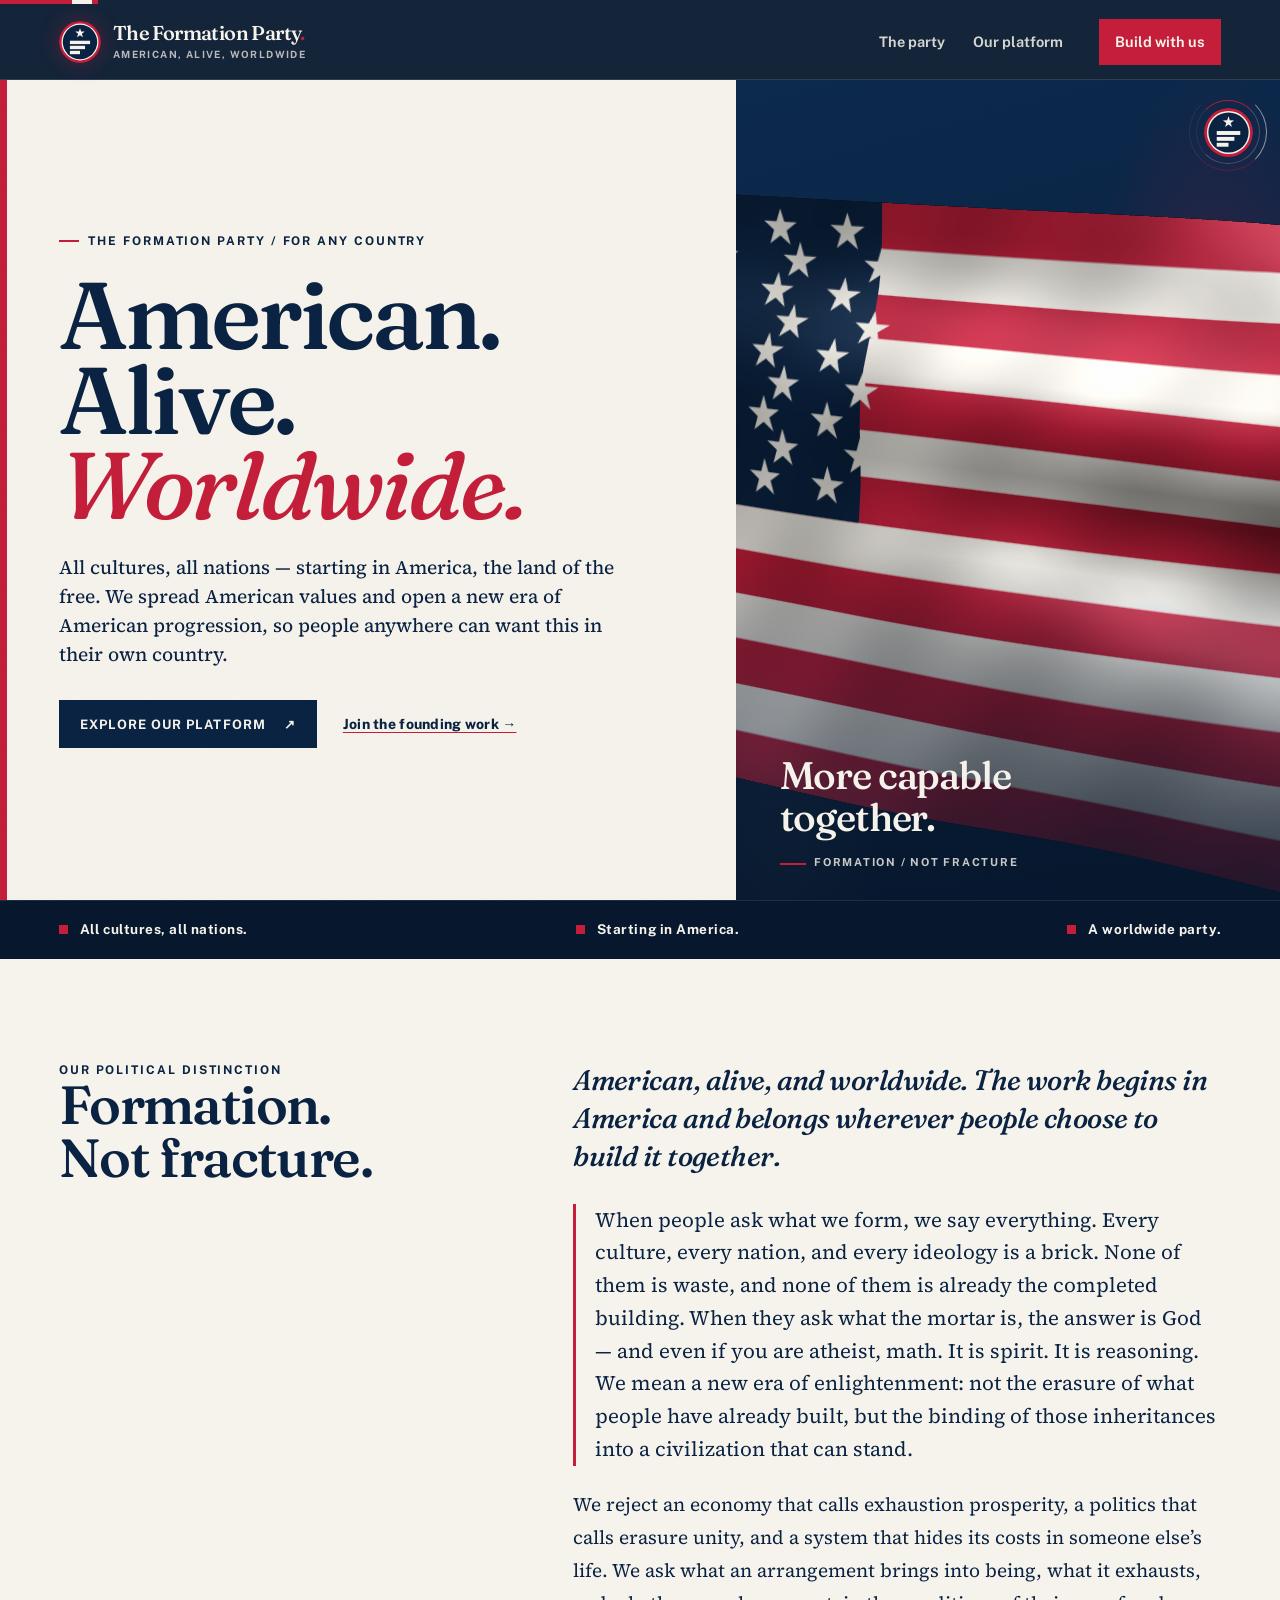
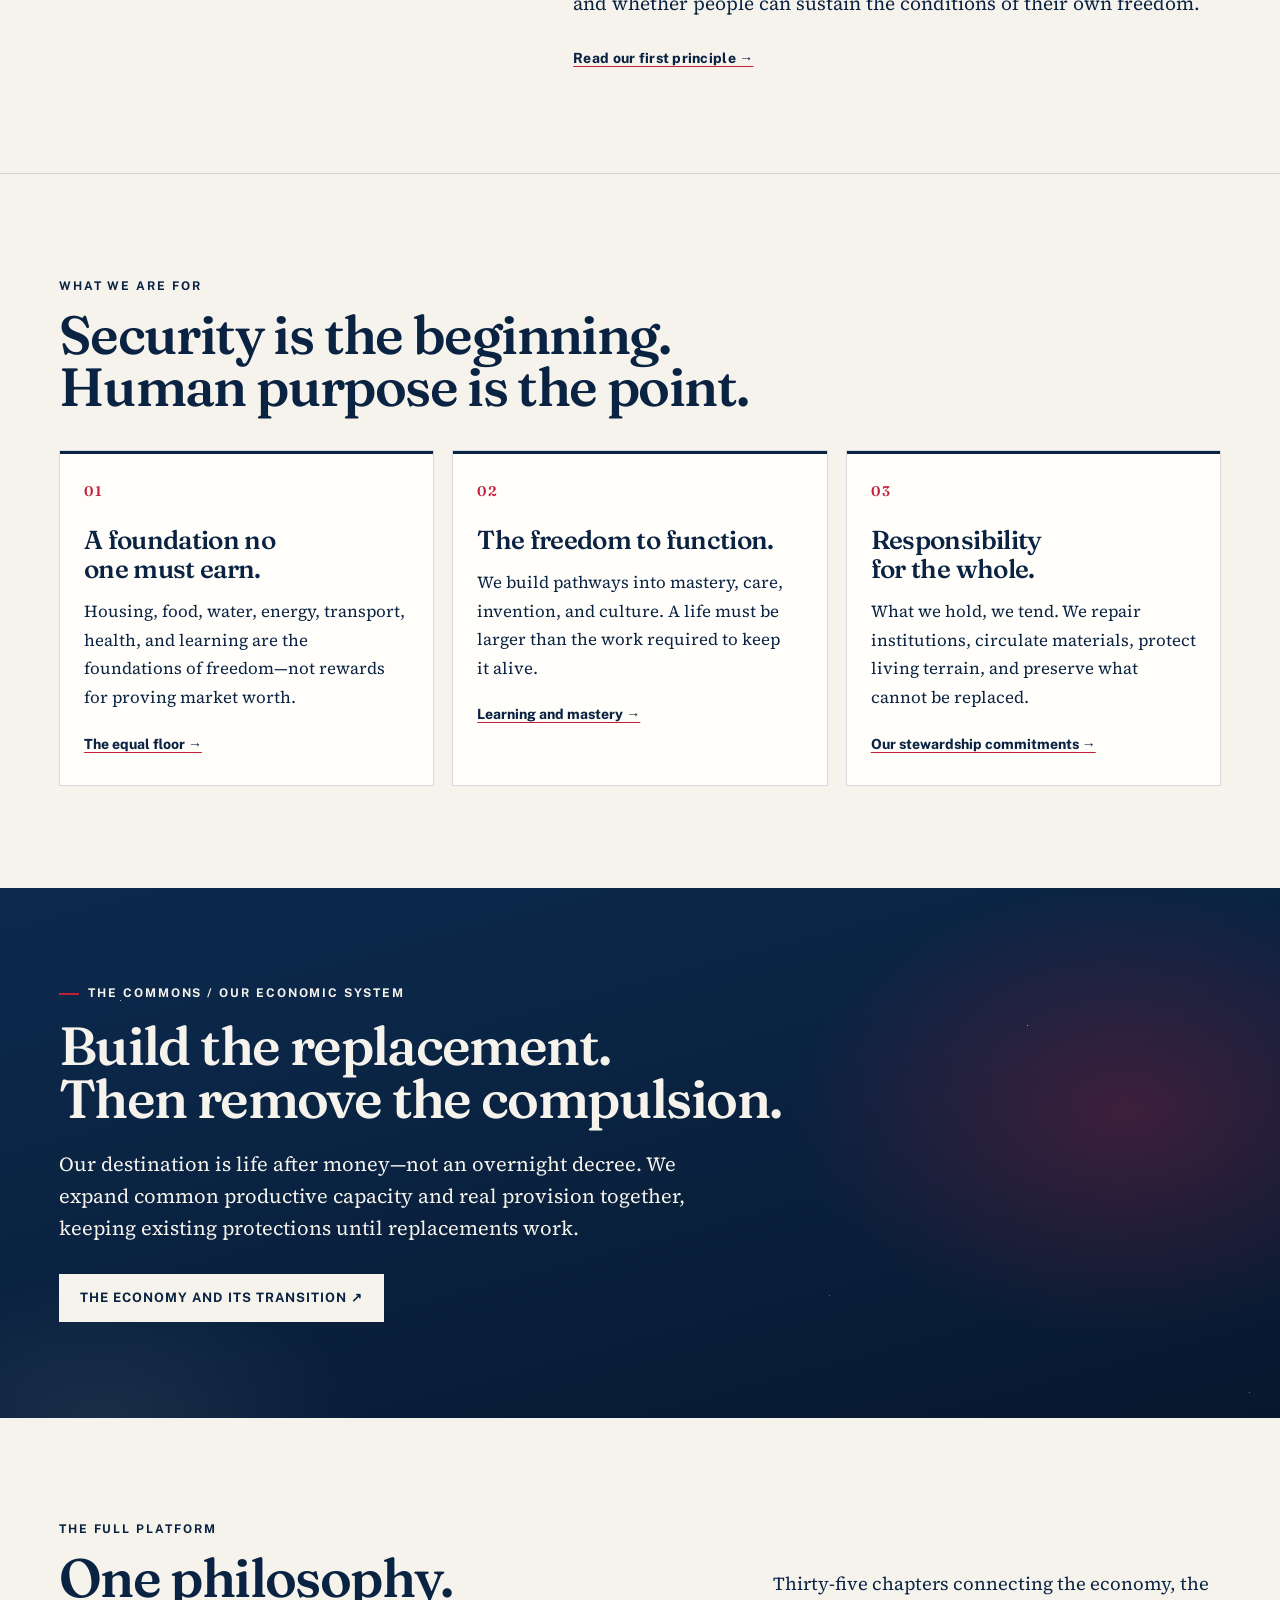
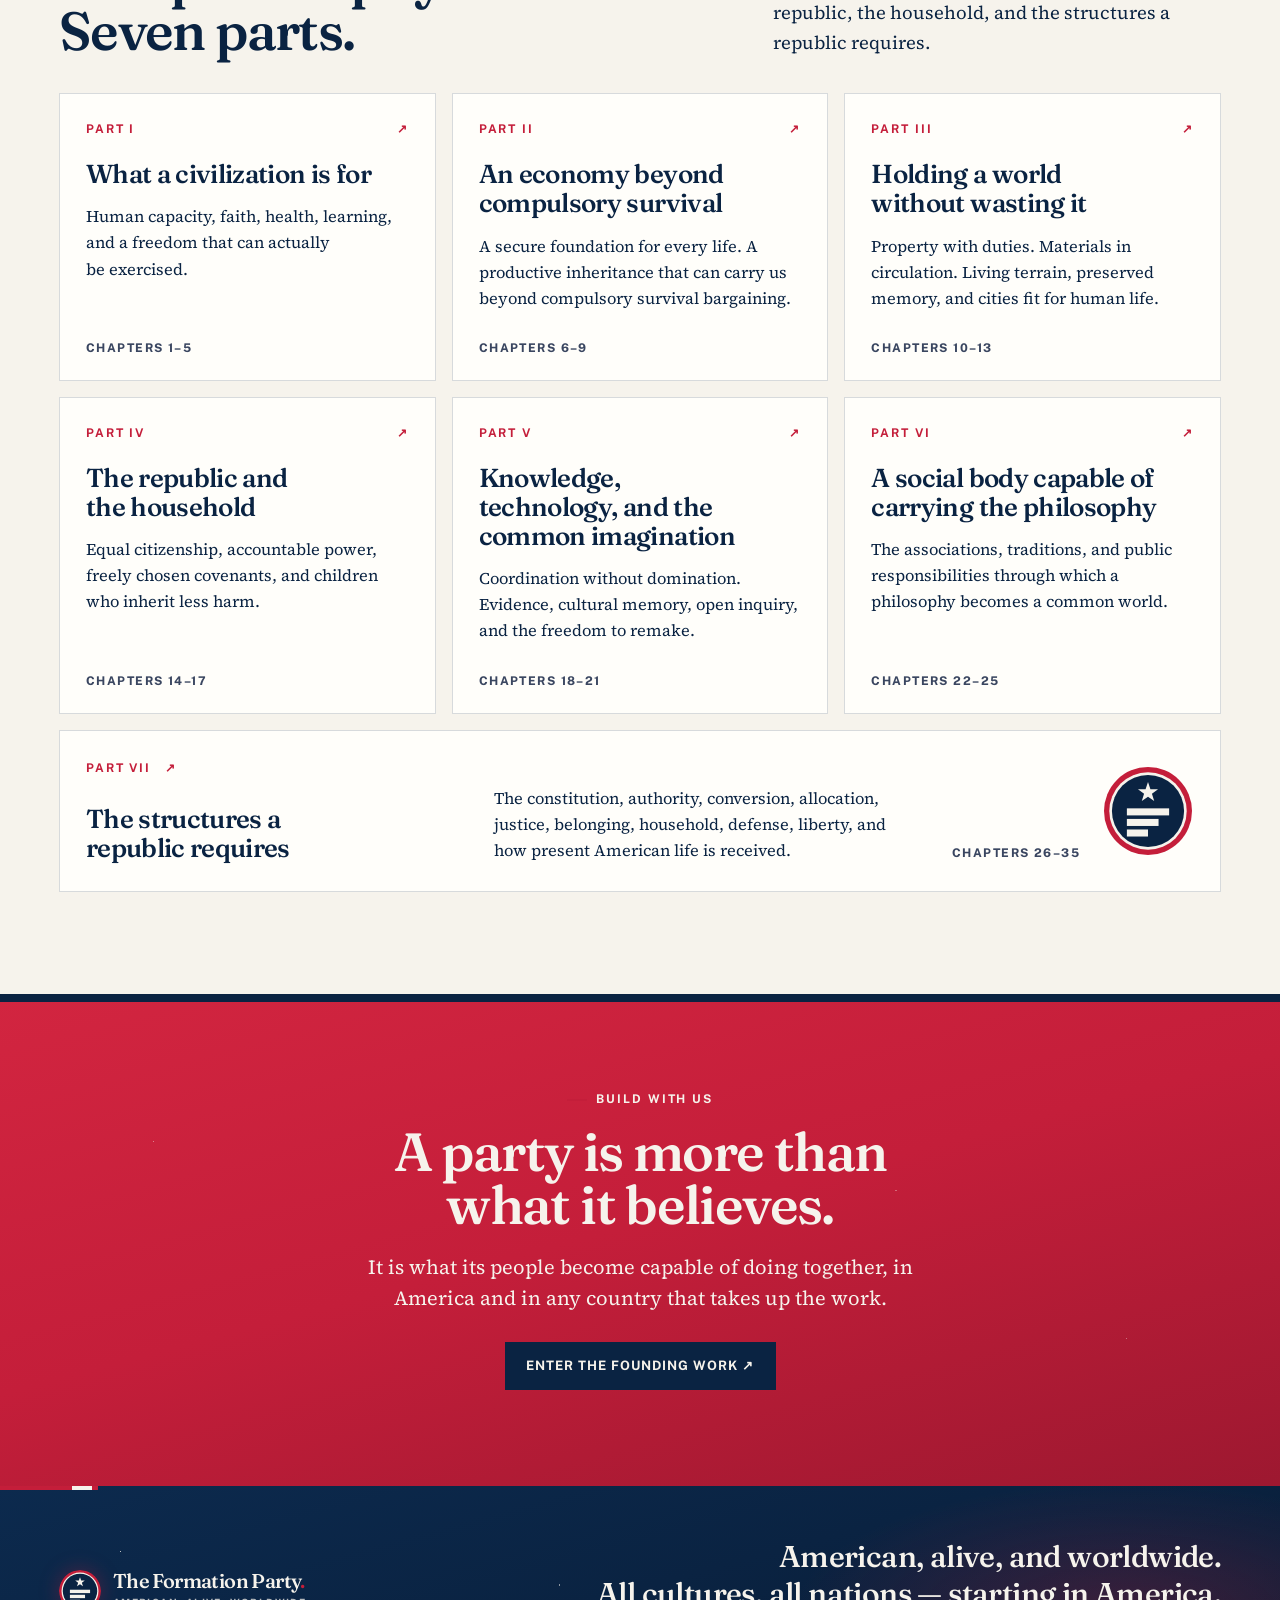
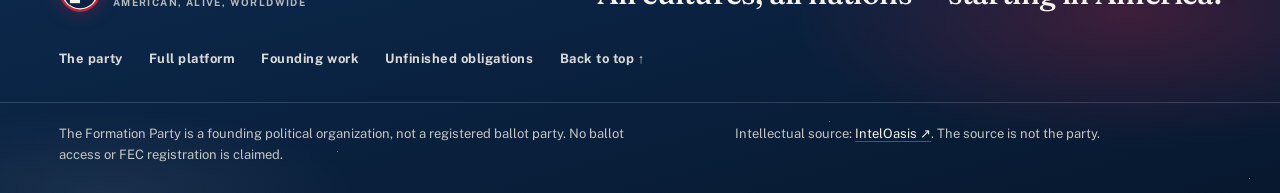
==== commit e584905c: "Raise a living flag and a worldwide American framing. Add a self-contained WebGL cloth flag, restrai" ====
--- a/index.html
+++ b/index.html
@@ -1,10 +1,10 @@
 <!doctype html>
-<html lang="en"><head><meta charset="utf-8"><meta name="viewport" content="width=device-width, initial-scale=1"><title>A common world worth building | The Formation Party</title><meta name="description" content="We are an American political party for a secure foundation, the freedom to function, and a civilization that develops people instead of consuming them."><meta name="theme-color" content="#0A2342"><link rel="icon" href="favicon.svg" type="image/svg+xml"><link rel="stylesheet" href="styles.css"><script src="site.js" defer></script><meta property="og:type" content="website"><meta property="og:title" content="A common world worth building | The Formation Party"><meta property="og:description" content="We are an American political party for a secure foundation, the freedom to function, and a civilization that develops people instead of consuming them."></head>
-<body class="page-home"><a class="skip-link" href="#main">Skip to content</a><header class="site-header"><div class="header-rule" aria-hidden="true"></div><div class="header-inner"><a class="brand" href="index.html" aria-label="The Formation Party — home"><img class="brand-logo" src="logo.svg" width="42" height="42" alt=""><span class="brand-name">The Formation Party<span class="brand-period">.</span></span></a><button class="menu-toggle" type="button" aria-expanded="false" aria-controls="main-nav" hidden><span class="menu-label">Menu</span><span class="menu-bars" aria-hidden="true"><i></i><i></i><i></i></span></button><nav id="main-nav" aria-label="Main navigation"><a href="about.html">The party</a><a href="philosophy.html">Our platform</a><a href="join.html">Build with us</a></nav></div></header><main id="main" tabindex="-1"><section class="hero"><div class="hero-copy"><p class="eyebrow">The Formation Party / A common world worth building</p><h1>A life beyond<br>just getting<br><em>by.</em></h1><p class="hero-deck">We are an American political party for a secure foundation, the freedom to function, and a civilization that develops people instead of consuming them.</p><div class="actions"><a class="button button-dark" href="philosophy.html">Explore our platform <span aria-hidden="true">↗</span></a><a class="text-link" href="join.html">Join the founding work →</a></div></div><div class="hero-art"><div class="seal-stage" aria-hidden="true"><span class="orbit"></span><span class="orbit orbit-b"></span><img class="hero-seal" src="logo.svg" alt=""></div><p>More capable together.</p><span class="art-label">Formation / Not fracture</span></div></section>
-<div class="principle-strip"><span>A secure foundation.</span><span>Room to become.</span><span>A duty to sustain.</span></div>
-<section class="section split"><div><p class="eyebrow">Our political distinction</p><h2>Formation.<br>Not fracture.</h2></div><div class="section-copy"><p class="lead">An institution succeeds when the people who sustain it become more capable of living, learning, and building together.</p><p class="doctrine">When people ask what we form, we say everything. Every culture, every nation, and every ideology is a brick. None of them is waste, and none of them is already the completed building. When they ask what the mortar is, the answer is God — and even if you are atheist, math. It is spirit. It is reasoning. We mean a new era of enlightenment: not the erasure of what people have already built, but the binding of those inheritances into a civilization that can stand.</p><p>We reject an economy that calls exhaustion prosperity, a politics that calls erasure unity, and a system that hides its costs in someone else’s life. We ask what an arrangement brings into being, what it exhausts, and whether people can sustain the conditions of their own freedom.</p><a class="text-link" href="civilization.html#chapter-1">Read our first principle →</a></div></section>
+<html lang="en"><head><meta charset="utf-8"><meta name="viewport" content="width=device-width, initial-scale=1"><title>American, alive, and worldwide | The Formation Party</title><meta name="description" content="All cultures, all nations — starting in America, the land of the free. A worldwide party that spreads American values and opens a new era of American progression."><meta name="theme-color" content="#0A2342"><link rel="icon" href="favicon.svg" type="image/svg+xml"><link rel="stylesheet" href="styles.css"><script src="site.js" defer></script><script src="flag.js" defer></script><meta property="og:type" content="website"><meta property="og:title" content="American, alive, and worldwide | The Formation Party"><meta property="og:description" content="All cultures, all nations — starting in America, the land of the free. A worldwide party that spreads American values and opens a new era of American progression."></head>
+<body class="page-home"><a class="skip-link" href="#main">Skip to content</a><header class="site-header"><div class="header-rule" aria-hidden="true"></div><div class="header-inner"><a class="brand" href="index.html" aria-label="The Formation Party — home"><img class="brand-logo" src="logo.svg" width="42" height="42" alt=""><span class="brand-lockup"><span class="brand-name">The Formation Party<span class="brand-period">.</span></span><span class="brand-tag">American, alive, worldwide</span></span></a><button class="menu-toggle" type="button" aria-expanded="false" aria-controls="main-nav" hidden><span class="menu-label">Menu</span><span class="menu-bars" aria-hidden="true"><i></i><i></i><i></i></span></button><nav id="main-nav" aria-label="Main navigation"><a href="about.html">The party</a><a href="philosophy.html">Our platform</a><a href="join.html">Build with us</a></nav></div></header><main id="main" tabindex="-1"><section class="hero"><div class="hero-copy"><p class="eyebrow">The Formation Party / For any country</p><h1>American.<br>Alive.<br><em>Worldwide.</em></h1><p class="hero-deck">All cultures, all nations — starting in America, the land of the free. We spread American values and open a new era of American progression, so people anywhere can want this in their own country.</p><div class="actions"><a class="button button-dark" href="philosophy.html">Explore our platform <span aria-hidden="true">↗</span></a><a class="text-link" href="join.html">Join the founding work →</a></div></div><div class="hero-art"><canvas class="flag-canvas" data-flag="hero" aria-hidden="true"></canvas><div class="seal-stage" aria-hidden="true"><span class="orbit"></span><span class="orbit orbit-b"></span><img class="hero-seal" src="logo.svg" alt=""></div><p>More capable together.</p><span class="art-label">Formation / Not fracture</span></div></section>
+<div class="principle-strip"><span>All cultures, all nations.</span><span>Starting in America.</span><span>A worldwide party.</span></div>
+<section class="section split"><div><p class="eyebrow">Our political distinction</p><h2>Formation.<br>Not fracture.</h2></div><div class="section-copy"><p class="lead">American, alive, and worldwide. The work begins in America and belongs wherever people choose to build it together.</p><p class="doctrine">When people ask what we form, we say everything. Every culture, every nation, and every ideology is a brick. None of them is waste, and none of them is already the completed building. When they ask what the mortar is, the answer is God — and even if you are atheist, math. It is spirit. It is reasoning. We mean a new era of enlightenment: not the erasure of what people have already built, but the binding of those inheritances into a civilization that can stand.</p><p>We reject an economy that calls exhaustion prosperity, a politics that calls erasure unity, and a system that hides its costs in someone else’s life. We ask what an arrangement brings into being, what it exhausts, and whether people can sustain the conditions of their own freedom.</p><a class="text-link" href="civilization.html#chapter-1">Read our first principle →</a></div></section>
 <section class="section commitments"><div class="section-heading"><p class="eyebrow">What we are for</p><h2>Security is the beginning.<br>Human purpose is the point.</h2></div><div class="three-columns"><article><span class="number">01</span><h3>A foundation no one must earn.</h3><p>Housing, food, water, energy, transport, health, and learning are the foundations of freedom—not rewards for proving market worth.</p><a href="the-commons.html#chapter-7">The equal floor →</a></article><article><span class="number">02</span><h3>The freedom to function.</h3><p>We build pathways into mastery, care, invention, and culture. A life must be larger than the work required to keep it alive.</p><a href="civilization.html#chapter-5">Learning and mastery →</a></article><article><span class="number">03</span><h3>Responsibility for the whole.</h3><p>What we hold, we tend. We repair institutions, circulate materials, protect living terrain, and preserve what cannot be replaced.</p><a href="stewardship.html">Our stewardship commitments →</a></article></div></section>
 <section class="statement-band"><p class="eyebrow">The Commons / Our economic system</p><h2>Build the replacement.<br>Then remove the compulsion.</h2><p>Our destination is life after money—not an overnight decree. We expand common productive capacity and real provision together, keeping existing protections until replacements work.</p><a class="button button-light" href="the-commons.html">The economy and its transition ↗</a></section>
 <section class="section"><div class="section-heading heading-row"><div><p class="eyebrow">The full platform</p><h2>One philosophy.<br>Seven parts.</h2></div><p>Thirty-five chapters connecting the economy, the republic, the household, and the structures a republic requires.</p></div><div class="part-grid"><a class="part-card" href="civilization.html"><span class="eyebrow">Part I <span aria-hidden="true">↗</span></span><h3>What a civilization is for</h3><p>Human capacity, faith, health, learning, and a freedom that can actually be exercised.</p><span class="card-meta">Chapters 1–5</span></a><a class="part-card" href="the-commons.html"><span class="eyebrow">Part II <span aria-hidden="true">↗</span></span><h3>An economy beyond compulsory survival</h3><p>A secure foundation for every life. A productive inheritance that can carry us beyond compulsory survival bargaining.</p><span class="card-meta">Chapters 6–9</span></a><a class="part-card" href="stewardship.html"><span class="eyebrow">Part III <span aria-hidden="true">↗</span></span><h3>Holding a world without wasting it</h3><p>Property with duties. Materials in circulation. Living terrain, preserved memory, and cities fit for human life.</p><span class="card-meta">Chapters 10–13</span></a><a class="part-card" href="republic-and-household.html"><span class="eyebrow">Part IV <span aria-hidden="true">↗</span></span><h3>The republic and the household</h3><p>Equal citizenship, accountable power, freely chosen covenants, and children who inherit less harm.</p><span class="card-meta">Chapters 14–17</span></a><a class="part-card" href="knowledge-and-technology.html"><span class="eyebrow">Part V <span aria-hidden="true">↗</span></span><h3>Knowledge, technology, and the common imagination</h3><p>Coordination without domination. Evidence, cultural memory, open inquiry, and the freedom to remake.</p><span class="card-meta">Chapters 18–21</span></a><a class="part-card" href="common-life.html"><span class="eyebrow">Part VI <span aria-hidden="true">↗</span></span><h3>A social body capable of carrying the philosophy</h3><p>The associations, traditions, and public responsibilities through which a philosophy becomes a common world.</p><span class="card-meta">Chapters 22–25</span></a><a class="part-card" href="structures.html"><span class="eyebrow">Part VII <span aria-hidden="true">↗</span></span><h3>The structures a republic requires</h3><p>The constitution, authority, conversion, allocation, justice, belonging, household, defense, liberty, and how present American life is received.</p><span class="card-meta">Chapters 26–35</span></a></div></section>
-<section class="founding-call"><p class="eyebrow">Build with us</p><h2>A party is more than<br>what it believes.</h2><p>It is what its people become capable of doing together. Help turn conviction into institutions that can carry it.</p><a class="button button-dark" href="join.html">Enter the founding work ↗</a></section></main>
-<footer class="site-footer"><div class="footer-top"><a class="brand" href="index.html"><img class="brand-logo" src="logo.svg" width="42" height="42" alt=""><span class="brand-name">The Formation Party<span class="brand-period">.</span></span></a><p>Form a common world.<br>Take responsibility for what comes next.</p></div><div class="footer-links"><a href="about.html">The party</a><a href="philosophy.html">Full platform</a><a href="join.html">Founding work</a><a href="common-life.html#unfinished-obligations">Unfinished obligations</a><a href="#main">Back to top ↑</a></div><div class="footer-bottom"><p>The Formation Party is a founding political organization, not a registered ballot party. No ballot access or FEC registration is claimed.</p><p>Intellectual source: <a href="https://inteloasis.com/" rel="noopener">IntelOasis ↗</a>. The source is not the party.</p></div></footer></body></html>+<section class="founding-call"><p class="eyebrow">Build with us</p><h2>A party is more than<br>what it believes.</h2><p>It is what its people become capable of doing together, in America and in any country that takes up the work.</p><a class="button button-dark" href="join.html">Enter the founding work ↗</a></section></main>
+<footer class="site-footer"><div class="footer-top"><a class="brand" href="index.html"><img class="brand-logo" src="logo.svg" width="42" height="42" alt=""><span class="brand-lockup"><span class="brand-name">The Formation Party<span class="brand-period">.</span></span><span class="brand-tag">American, alive, worldwide</span></span></a><p>American, alive, and worldwide.<br>All cultures, all nations — starting in America.</p></div><div class="footer-links"><a href="about.html">The party</a><a href="philosophy.html">Full platform</a><a href="join.html">Founding work</a><a href="common-life.html#unfinished-obligations">Unfinished obligations</a><a href="#main">Back to top ↑</a></div><div class="footer-bottom"><p>The Formation Party is a founding political organization, not a registered ballot party. No ballot access or FEC registration is claimed.</p><p>Intellectual source: <a href="https://inteloasis.com/" rel="noopener">IntelOasis ↗</a>. The source is not the party.</p></div></footer></body></html>
--- a/styles.css
+++ b/styles.css
@@ -188,6 +188,15 @@
   white-space: nowrap;
 }
 .brand-period { color: var(--accent); }
+.brand-lockup { display: flex; flex-direction: column; gap: 3px; min-width: 0; }
+.brand-tag {
+  font-size: 10px;
+  font-weight: 700;
+  letter-spacing: 0.14em;
+  text-transform: uppercase;
+  color: rgba(246, 243, 236, 0.72);
+  white-space: nowrap;
+}
 #main-nav { display: flex; align-items: center; gap: 6px 28px; }
 #main-nav a {
   font-size: 14.5px;
@@ -326,12 +335,90 @@
   background-color: var(--ink-deep);
   background-image: var(--field);
   color: var(--paper);
-  padding: 48px var(--inset) 40px 8%;
+  padding: 0 0 28px;
   display: flex;
   flex-direction: column;
-  justify-content: center;
+  justify-content: flex-end;
   overflow: hidden;
   border-left: 0;
+  min-height: 560px;
+}
+.flag-canvas {
+  position: absolute;
+  inset: 0;
+  width: 100%;
+  height: 100%;
+  display: block;
+  z-index: 0;
+}
+.flag-echo {
+  left: auto;
+  width: min(48%, 560px);
+  pointer-events: none;
+}
+.hero-art::after {
+  content: "";
+  position: absolute;
+  left: 0;
+  right: 0;
+  bottom: 0;
+  height: 42%;
+  z-index: 1;
+  pointer-events: none;
+  background: linear-gradient(transparent, rgba(7, 24, 46, 0.78));
+}
+.page-home .seal-stage {
+  position: absolute;
+  width: 72px;
+  top: 16px;
+  right: 16px;
+  left: auto;
+  bottom: auto;
+  margin: 0;
+  z-index: 3;
+}
+.hero-art > p, .hero-art .art-label { z-index: 2; padding-left: 8%; padding-right: 10%; }
+.worldwide {
+  margin: 0 0 10px;
+  font-size: 12px;
+  font-weight: 750;
+  letter-spacing: 0.16em;
+  text-transform: uppercase;
+  color: rgba(246, 243, 236, 0.8);
+}
+.night-sky { position: absolute; inset: 0; pointer-events: none; z-index: 1; overflow: hidden; }
+.constellation {
+  position: absolute;
+  width: min(280px, 46%);
+  height: auto;
+  right: 6%;
+  top: 12%;
+  opacity: 0.45;
+}
+.constellation polyline { fill: none; stroke: rgba(246, 243, 236, 0.55); stroke-width: 0.6; }
+.constellation circle { fill: #f6f3ec; }
+.page-home .constellation { display: none; }
+.shooting-star {
+  position: absolute;
+  width: 90px;
+  height: 1px;
+  background: linear-gradient(90deg, transparent, rgba(246, 243, 236, 0.15) 20%, #f6f3ec 70%, #C41E3A);
+  opacity: 0;
+  border-radius: 1px;
+}
+.seal-stage::after {
+  content: "";
+  position: absolute;
+  width: 5px;
+  height: 5px;
+  border-radius: 50%;
+  top: 16%;
+  right: 20%;
+  z-index: 4;
+  pointer-events: none;
+  background: #fffefa;
+  box-shadow: 0 0 10px 2px rgba(246, 243, 236, 0.85);
+  opacity: 0;
 }
 .seal-stage {
   position: relative;
@@ -857,6 +944,9 @@
 /* Entrance */
 @media (prefers-reduced-motion: no-preference) {
   .header-rule { animation: draw 1.15s var(--ease) both; }
+  .shooting-star { animation: shoot 12.5s linear infinite; }
+  .constellation polyline { stroke-dasharray: 320; stroke-dashoffset: 320; animation: draw 2.8s var(--ease) 0.4s forwards; }
+  .seal-stage::after { animation: glint 5.6s ease-in-out infinite; }
   .hero-copy > * { animation: rise 0.9s var(--ease) both; }
   .hero-copy > *:nth-child(1) { animation-delay: 0.05s; }
   .hero-copy > *:nth-child(2) { animation-delay: 0.14s; }
@@ -891,6 +981,17 @@
   from { background-position: 0 0, 0 0, 0 0, 0 0, 0 0, 0 0, 0 0, 0 0, 0 0, 0 0; }
   to { background-position: 2% 3%, -2% 2%, 3% -2%, -1% 3%, 2% 1%, -3% 2%, 1% -1%, 0 0, 0 0, 0 0; }
 }
+@keyframes shoot {
+  0% { opacity: 0; transform: translate3d(0, 0, 0) rotate(-22deg); }
+  3% { opacity: 0.9; }
+  14% { opacity: 0; transform: translate3d(240px, 78px, 0) rotate(-22deg); }
+  100% { opacity: 0; transform: translate3d(240px, 78px, 0) rotate(-22deg); }
+}
+@keyframes glint {
+  0%, 70%, 100% { opacity: 0; transform: scale(0.6); }
+  76% { opacity: 1; transform: scale(1); }
+  84% { opacity: 0; transform: scale(0.4); }
+}
 
 @media (max-width: 1000px) {
   .hero { grid-template-columns: 1.05fr 0.95fr; }
@@ -902,7 +1003,7 @@
 @media (max-width: 860px) {
   .hero { grid-template-columns: 1fr; min-height: 0; }
   .hero-copy { padding-top: 42px; padding-bottom: 36px; }
-  .hero-art { min-height: 460px; padding: 48px var(--inset) 40px; border-top: 1px solid rgba(246, 243, 236, 0.12); }
+  .hero-art { min-height: 480px; padding: 0 0 22px; border-top: 1px solid rgba(246, 243, 236, 0.12); }
   .part-grid { grid-template-columns: 1fr 1fr; }
 }
 @media (max-width: 760px) {
@@ -932,7 +1033,8 @@
     text-transform: uppercase;
   }
   .hero h1 { font-size: clamp(56px, 14vw, 84px); }
-  .hero-art { min-height: 0; }
+  .hero-art { min-height: 420px; }
+  .page-home .seal-stage { width: 56px; top: 12px; right: 12px; left: auto; bottom: auto; }
   .seal-stage { width: min(240px, 70%); }
   .page-hero, .part-hero { grid-template-columns: 1fr; padding-top: 36px; }
   .page-hero .seal-stage, .part-hero::before {
@@ -979,9 +1081,13 @@
   .hero-seal, .identity-seal, .part-hero::before, .hero-copy > *, .header-rule { opacity: 1; transform: none; }
 }
 
+@media (max-width: 980px) {
+  .brand-tag { display: none; }
+  .flag-echo { width: min(40%, 300px); }
+}
 @media print {
   body { background: white; color: black; }
-  body::before, .site-header, .site-footer, .chapter-nav, .part-pagination, .chapter-top, .menu-toggle, .hero-art, .orbit, .read-progress { display: none !important; }
+  body::before, .site-header, .site-footer, .chapter-nav, .part-pagination, .chapter-top, .menu-toggle, .hero-art, .orbit, .read-progress, .night-sky, .flag-canvas { display: none !important; }
   .hero, .page-hero, .part-hero, .statement-band, .founding-call { background: white !important; color: black !important; box-shadow: none; display: block; }
   .page-hero h1, .part-hero h1, .hero h1, .standfirst, .hero-deck { color: black !important; }
   .chapter-layout { display: block; width: auto; }
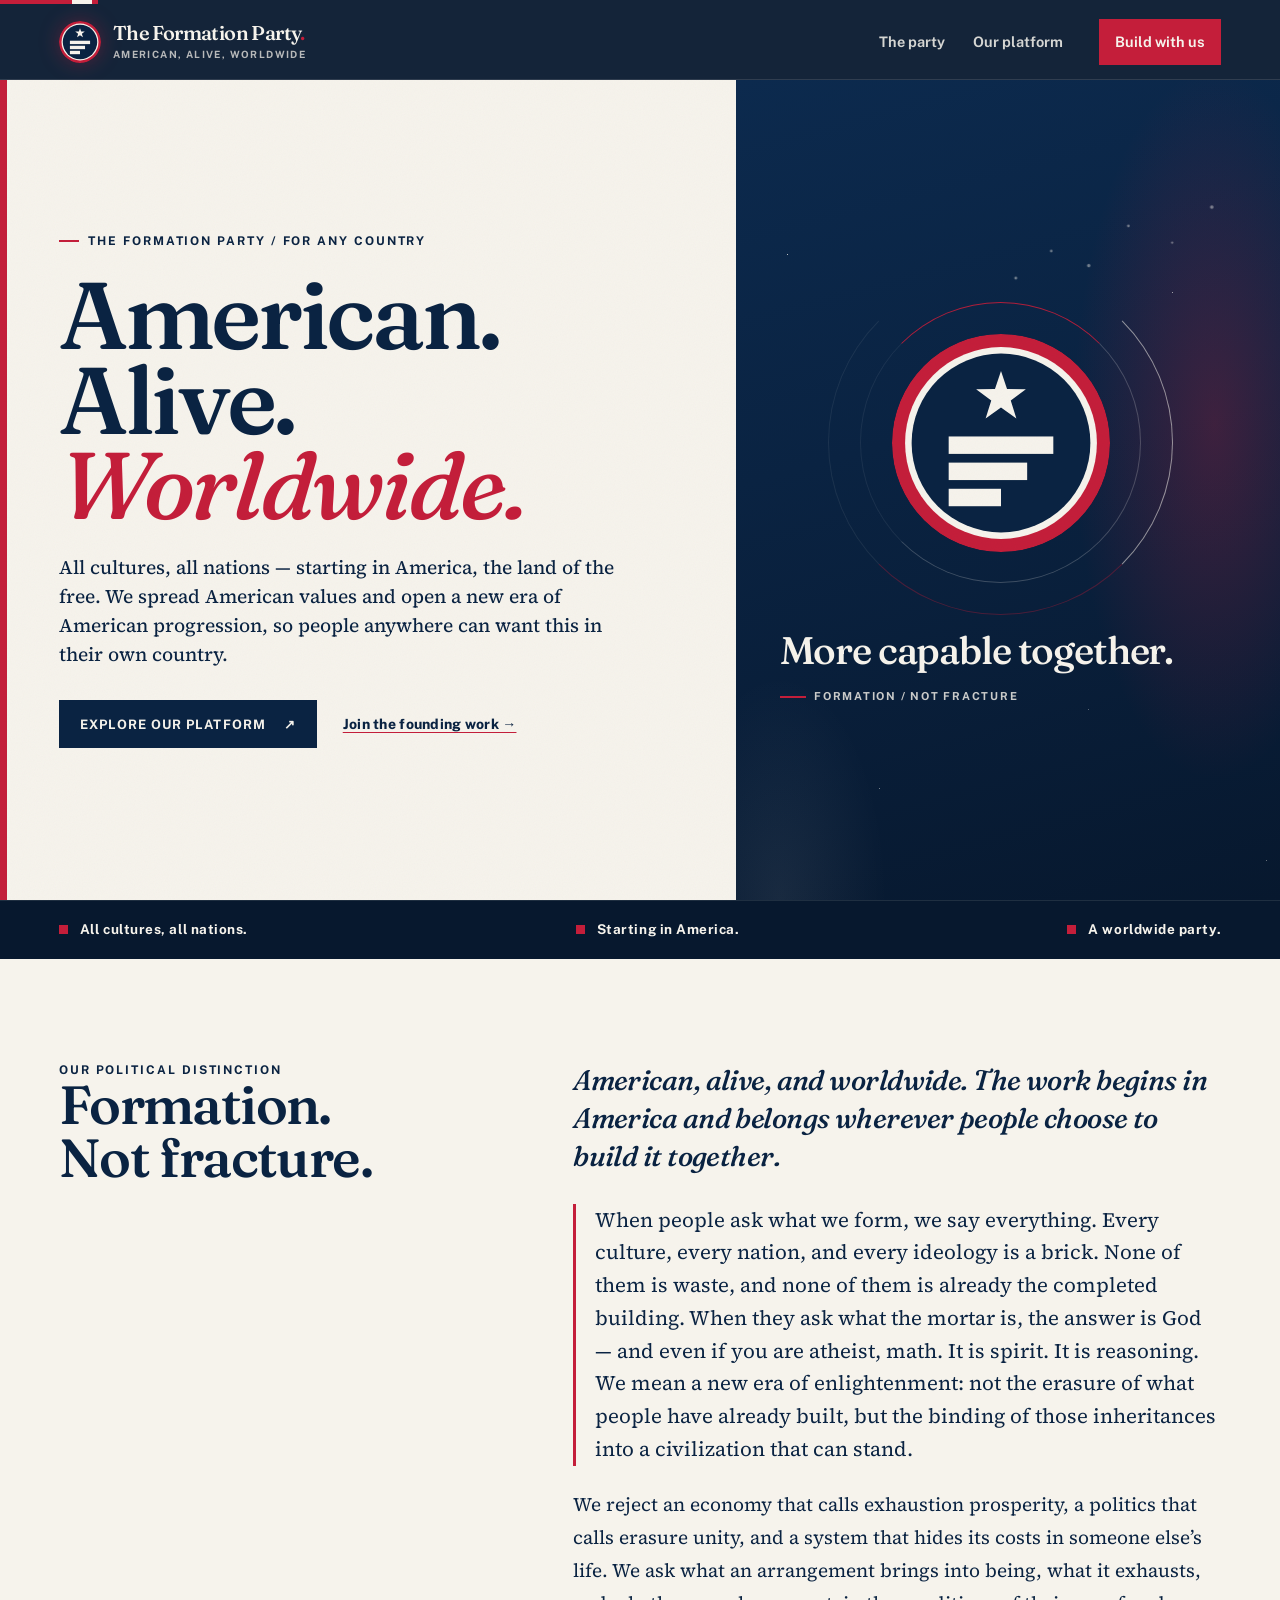
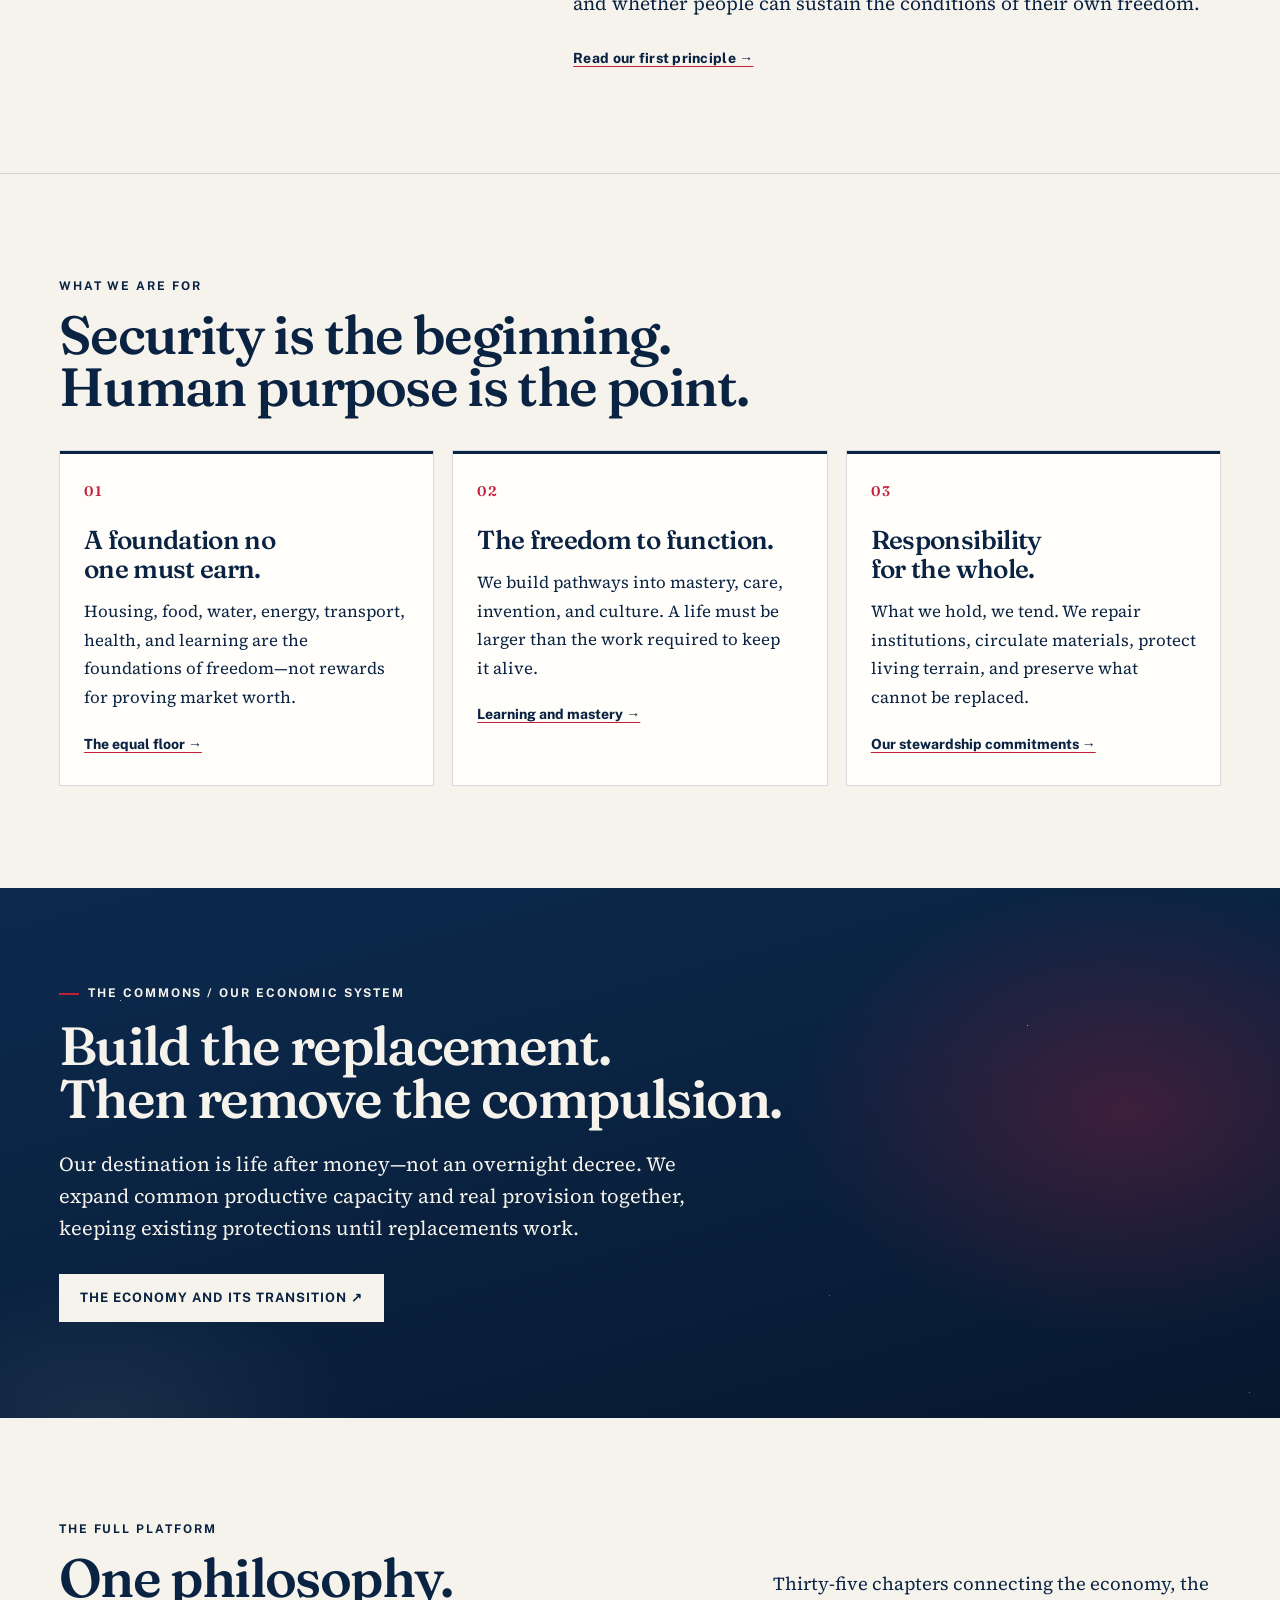
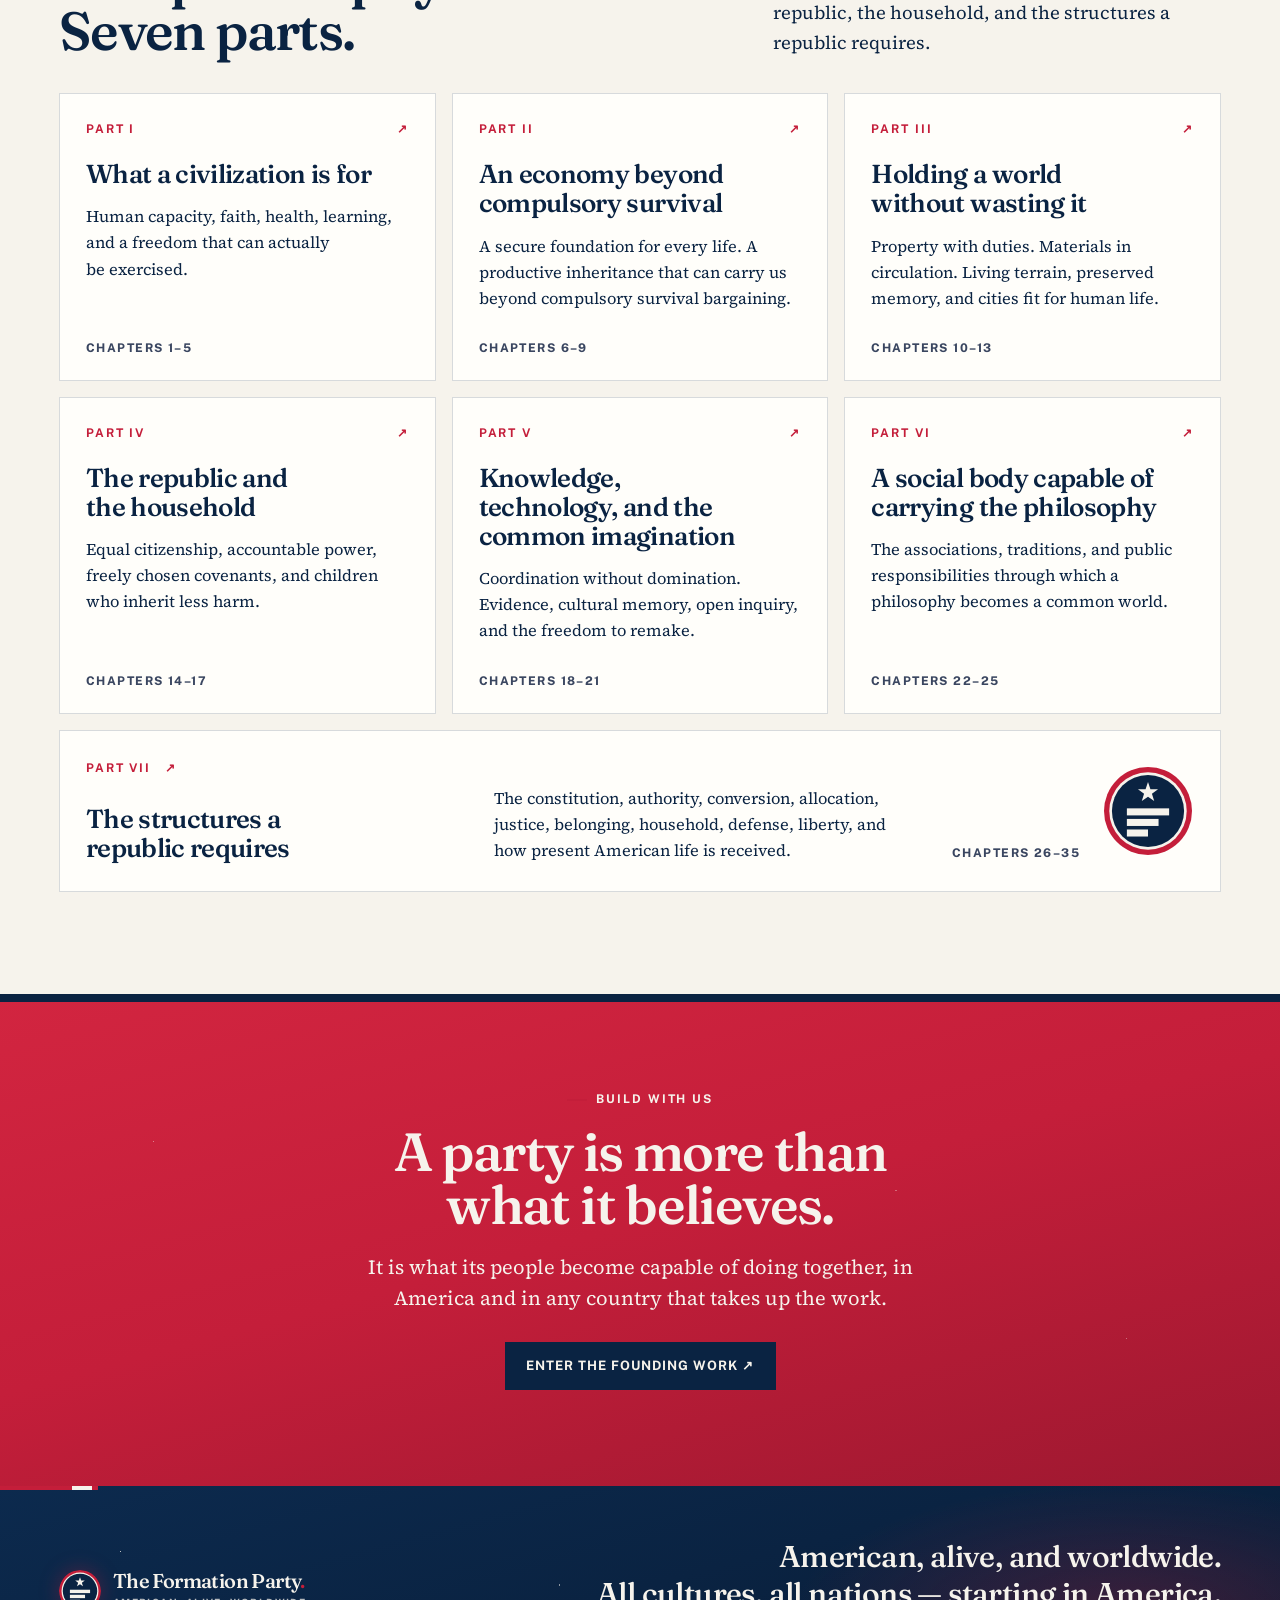
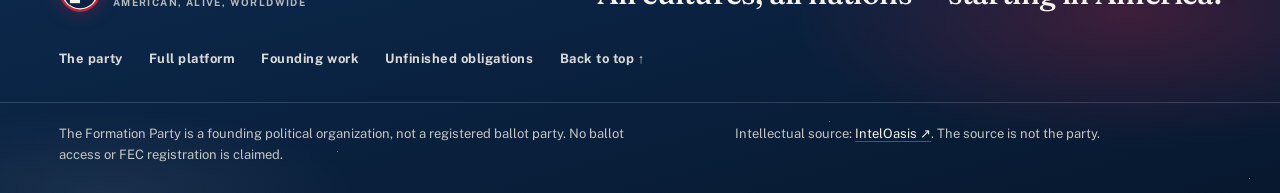
==== commit 99ccdb23: "Remove the cloth flag and restore the seal. The home hero is the official seal on the navy field aga" ====
--- a/index.html
+++ b/index.html
@@ -1,6 +1,6 @@
 <!doctype html>
-<html lang="en"><head><meta charset="utf-8"><meta name="viewport" content="width=device-width, initial-scale=1"><title>American, alive, and worldwide | The Formation Party</title><meta name="description" content="All cultures, all nations — starting in America, the land of the free. A worldwide party that spreads American values and opens a new era of American progression."><meta name="theme-color" content="#0A2342"><link rel="icon" href="favicon.svg" type="image/svg+xml"><link rel="stylesheet" href="styles.css"><script src="site.js" defer></script><script src="flag.js" defer></script><meta property="og:type" content="website"><meta property="og:title" content="American, alive, and worldwide | The Formation Party"><meta property="og:description" content="All cultures, all nations — starting in America, the land of the free. A worldwide party that spreads American values and opens a new era of American progression."></head>
-<body class="page-home"><a class="skip-link" href="#main">Skip to content</a><header class="site-header"><div class="header-rule" aria-hidden="true"></div><div class="header-inner"><a class="brand" href="index.html" aria-label="The Formation Party — home"><img class="brand-logo" src="logo.svg" width="42" height="42" alt=""><span class="brand-lockup"><span class="brand-name">The Formation Party<span class="brand-period">.</span></span><span class="brand-tag">American, alive, worldwide</span></span></a><button class="menu-toggle" type="button" aria-expanded="false" aria-controls="main-nav" hidden><span class="menu-label">Menu</span><span class="menu-bars" aria-hidden="true"><i></i><i></i><i></i></span></button><nav id="main-nav" aria-label="Main navigation"><a href="about.html">The party</a><a href="philosophy.html">Our platform</a><a href="join.html">Build with us</a></nav></div></header><main id="main" tabindex="-1"><section class="hero"><div class="hero-copy"><p class="eyebrow">The Formation Party / For any country</p><h1>American.<br>Alive.<br><em>Worldwide.</em></h1><p class="hero-deck">All cultures, all nations — starting in America, the land of the free. We spread American values and open a new era of American progression, so people anywhere can want this in their own country.</p><div class="actions"><a class="button button-dark" href="philosophy.html">Explore our platform <span aria-hidden="true">↗</span></a><a class="text-link" href="join.html">Join the founding work →</a></div></div><div class="hero-art"><canvas class="flag-canvas" data-flag="hero" aria-hidden="true"></canvas><div class="seal-stage" aria-hidden="true"><span class="orbit"></span><span class="orbit orbit-b"></span><img class="hero-seal" src="logo.svg" alt=""></div><p>More capable together.</p><span class="art-label">Formation / Not fracture</span></div></section>
+<html lang="en"><head><meta charset="utf-8"><meta name="viewport" content="width=device-width, initial-scale=1"><title>American, alive, and worldwide | The Formation Party</title><meta name="description" content="All cultures, all nations — starting in America, the land of the free. A worldwide party that spreads American values and opens a new era of American progression."><meta name="theme-color" content="#0A2342"><link rel="icon" href="favicon.svg" type="image/svg+xml"><link rel="stylesheet" href="styles.css"><script src="site.js" defer></script><meta property="og:type" content="website"><meta property="og:title" content="American, alive, and worldwide | The Formation Party"><meta property="og:description" content="All cultures, all nations — starting in America, the land of the free. A worldwide party that spreads American values and opens a new era of American progression."></head>
+<body class="page-home"><a class="skip-link" href="#main">Skip to content</a><header class="site-header"><div class="header-rule" aria-hidden="true"></div><div class="header-inner"><a class="brand" href="index.html" aria-label="The Formation Party — home"><img class="brand-logo" src="logo.svg" width="42" height="42" alt=""><span class="brand-lockup"><span class="brand-name">The Formation Party<span class="brand-period">.</span></span><span class="brand-tag">American, alive, worldwide</span></span></a><button class="menu-toggle" type="button" aria-expanded="false" aria-controls="main-nav" hidden><span class="menu-label">Menu</span><span class="menu-bars" aria-hidden="true"><i></i><i></i><i></i></span></button><nav id="main-nav" aria-label="Main navigation"><a href="about.html">The party</a><a href="philosophy.html">Our platform</a><a href="join.html">Build with us</a></nav></div></header><main id="main" tabindex="-1"><section class="hero"><div class="hero-copy"><p class="eyebrow">The Formation Party / For any country</p><h1>American.<br>Alive.<br><em>Worldwide.</em></h1><p class="hero-deck">All cultures, all nations — starting in America, the land of the free. We spread American values and open a new era of American progression, so people anywhere can want this in their own country.</p><div class="actions"><a class="button button-dark" href="philosophy.html">Explore our platform <span aria-hidden="true">↗</span></a><a class="text-link" href="join.html">Join the founding work →</a></div></div><div class="hero-art"><div class="seal-stage" aria-hidden="true"><span class="orbit"></span><span class="orbit orbit-b"></span><img class="hero-seal" src="logo.svg" alt=""></div><p>More capable together.</p><span class="art-label">Formation / Not fracture</span></div></section>
 <div class="principle-strip"><span>All cultures, all nations.</span><span>Starting in America.</span><span>A worldwide party.</span></div>
 <section class="section split"><div><p class="eyebrow">Our political distinction</p><h2>Formation.<br>Not fracture.</h2></div><div class="section-copy"><p class="lead">American, alive, and worldwide. The work begins in America and belongs wherever people choose to build it together.</p><p class="doctrine">When people ask what we form, we say everything. Every culture, every nation, and every ideology is a brick. None of them is waste, and none of them is already the completed building. When they ask what the mortar is, the answer is God — and even if you are atheist, math. It is spirit. It is reasoning. We mean a new era of enlightenment: not the erasure of what people have already built, but the binding of those inheritances into a civilization that can stand.</p><p>We reject an economy that calls exhaustion prosperity, a politics that calls erasure unity, and a system that hides its costs in someone else’s life. We ask what an arrangement brings into being, what it exhausts, and whether people can sustain the conditions of their own freedom.</p><a class="text-link" href="civilization.html#chapter-1">Read our first principle →</a></div></section>
 <section class="section commitments"><div class="section-heading"><p class="eyebrow">What we are for</p><h2>Security is the beginning.<br>Human purpose is the point.</h2></div><div class="three-columns"><article><span class="number">01</span><h3>A foundation no one must earn.</h3><p>Housing, food, water, energy, transport, health, and learning are the foundations of freedom—not rewards for proving market worth.</p><a href="the-commons.html#chapter-7">The equal floor →</a></article><article><span class="number">02</span><h3>The freedom to function.</h3><p>We build pathways into mastery, care, invention, and culture. A life must be larger than the work required to keep it alive.</p><a href="civilization.html#chapter-5">Learning and mastery →</a></article><article><span class="number">03</span><h3>Responsibility for the whole.</h3><p>What we hold, we tend. We repair institutions, circulate materials, protect living terrain, and preserve what cannot be replaced.</p><a href="stewardship.html">Our stewardship commitments →</a></article></div></section>
--- a/styles.css
+++ b/styles.css
@@ -335,57 +335,16 @@
   background-color: var(--ink-deep);
   background-image: var(--field);
   color: var(--paper);
-  padding: 0 0 28px;
+  padding: 48px var(--inset) 40px 8%;
   display: flex;
   flex-direction: column;
-  justify-content: flex-end;
+  justify-content: center;
   overflow: hidden;
   border-left: 0;
-  min-height: 560px;
-}
-.flag-canvas {
-  position: absolute;
-  inset: 0;
-  width: 100%;
-  height: 100%;
-  display: block;
-  z-index: 0;
-}
-.flag-echo {
-  left: auto;
-  width: min(48%, 560px);
-  pointer-events: none;
-}
-.hero-art::after {
-  content: "";
-  position: absolute;
-  left: 0;
-  right: 0;
-  bottom: 0;
-  height: 42%;
-  z-index: 1;
-  pointer-events: none;
-  background: linear-gradient(transparent, rgba(7, 24, 46, 0.78));
-}
-.page-home .seal-stage {
-  position: absolute;
-  width: 72px;
-  top: 16px;
-  right: 16px;
-  left: auto;
-  bottom: auto;
-  margin: 0;
-  z-index: 3;
-}
-.hero-art > p, .hero-art .art-label { z-index: 2; padding-left: 8%; padding-right: 10%; }
-.worldwide {
-  margin: 0 0 10px;
-  font-size: 12px;
-  font-weight: 750;
-  letter-spacing: 0.16em;
-  text-transform: uppercase;
-  color: rgba(246, 243, 236, 0.8);
-}
+}
+.hero-art .seal-stage,
+.hero-art > p,
+.hero-art .art-label { position: relative; z-index: 2; }
 .night-sky { position: absolute; inset: 0; pointer-events: none; z-index: 1; overflow: hidden; }
 .constellation {
   position: absolute;
@@ -397,7 +356,6 @@
 }
 .constellation polyline { fill: none; stroke: rgba(246, 243, 236, 0.55); stroke-width: 0.6; }
 .constellation circle { fill: #f6f3ec; }
-.page-home .constellation { display: none; }
 .shooting-star {
   position: absolute;
   width: 90px;
@@ -1003,7 +961,7 @@
 @media (max-width: 860px) {
   .hero { grid-template-columns: 1fr; min-height: 0; }
   .hero-copy { padding-top: 42px; padding-bottom: 36px; }
-  .hero-art { min-height: 480px; padding: 0 0 22px; border-top: 1px solid rgba(246, 243, 236, 0.12); }
+  .hero-art { min-height: 460px; padding: 48px var(--inset) 40px; border-top: 1px solid rgba(246, 243, 236, 0.12); }
   .part-grid { grid-template-columns: 1fr 1fr; }
 }
 @media (max-width: 760px) {
@@ -1033,8 +991,7 @@
     text-transform: uppercase;
   }
   .hero h1 { font-size: clamp(56px, 14vw, 84px); }
-  .hero-art { min-height: 420px; }
-  .page-home .seal-stage { width: 56px; top: 12px; right: 12px; left: auto; bottom: auto; }
+  .hero-art { min-height: 0; }
   .seal-stage { width: min(240px, 70%); }
   .page-hero, .part-hero { grid-template-columns: 1fr; padding-top: 36px; }
   .page-hero .seal-stage, .part-hero::before {
@@ -1083,11 +1040,10 @@
 
 @media (max-width: 980px) {
   .brand-tag { display: none; }
-  .flag-echo { width: min(40%, 300px); }
 }
 @media print {
   body { background: white; color: black; }
-  body::before, .site-header, .site-footer, .chapter-nav, .part-pagination, .chapter-top, .menu-toggle, .hero-art, .orbit, .read-progress, .night-sky, .flag-canvas { display: none !important; }
+  body::before, .site-header, .site-footer, .chapter-nav, .part-pagination, .chapter-top, .menu-toggle, .hero-art, .orbit, .read-progress, .night-sky { display: none !important; }
   .hero, .page-hero, .part-hero, .statement-band, .founding-call { background: white !important; color: black !important; box-shadow: none; display: block; }
   .page-hero h1, .part-hero h1, .hero h1, .standfirst, .hero-deck { color: black !important; }
   .chapter-layout { display: block; width: auto; }
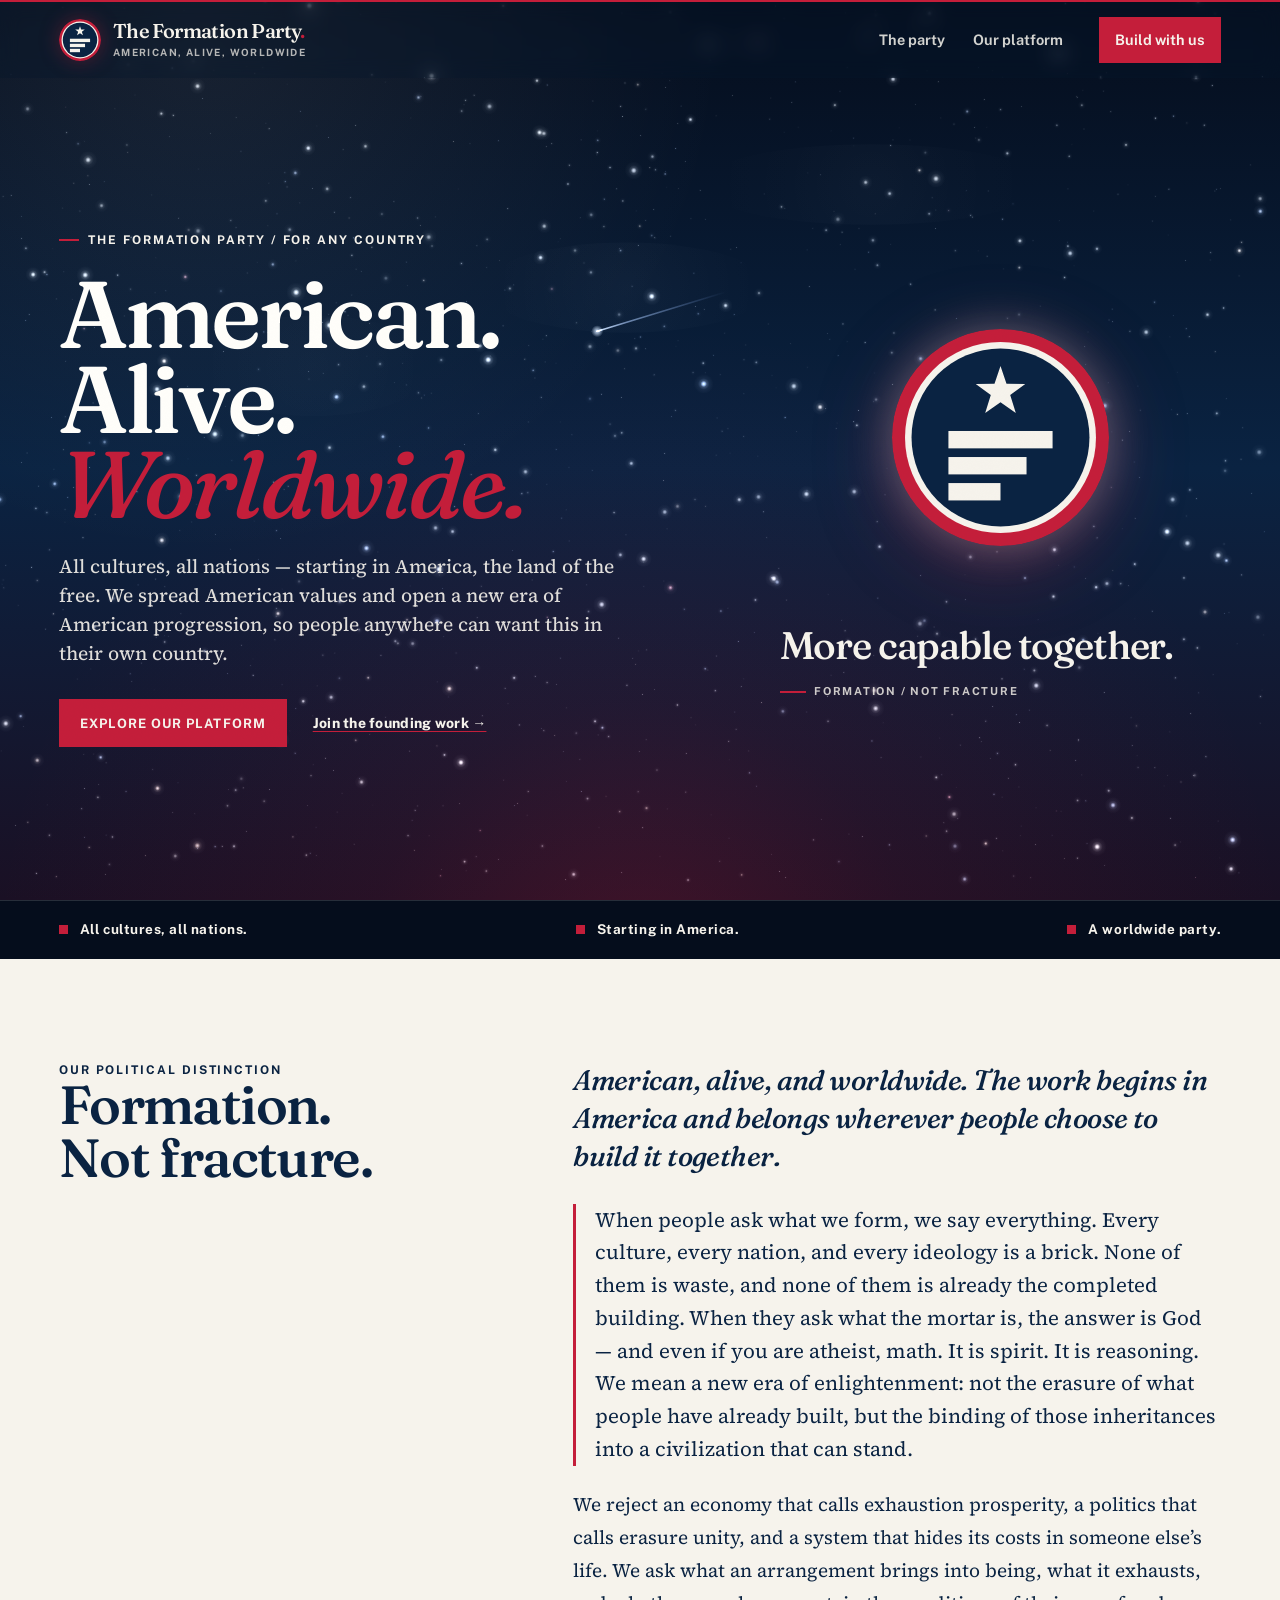
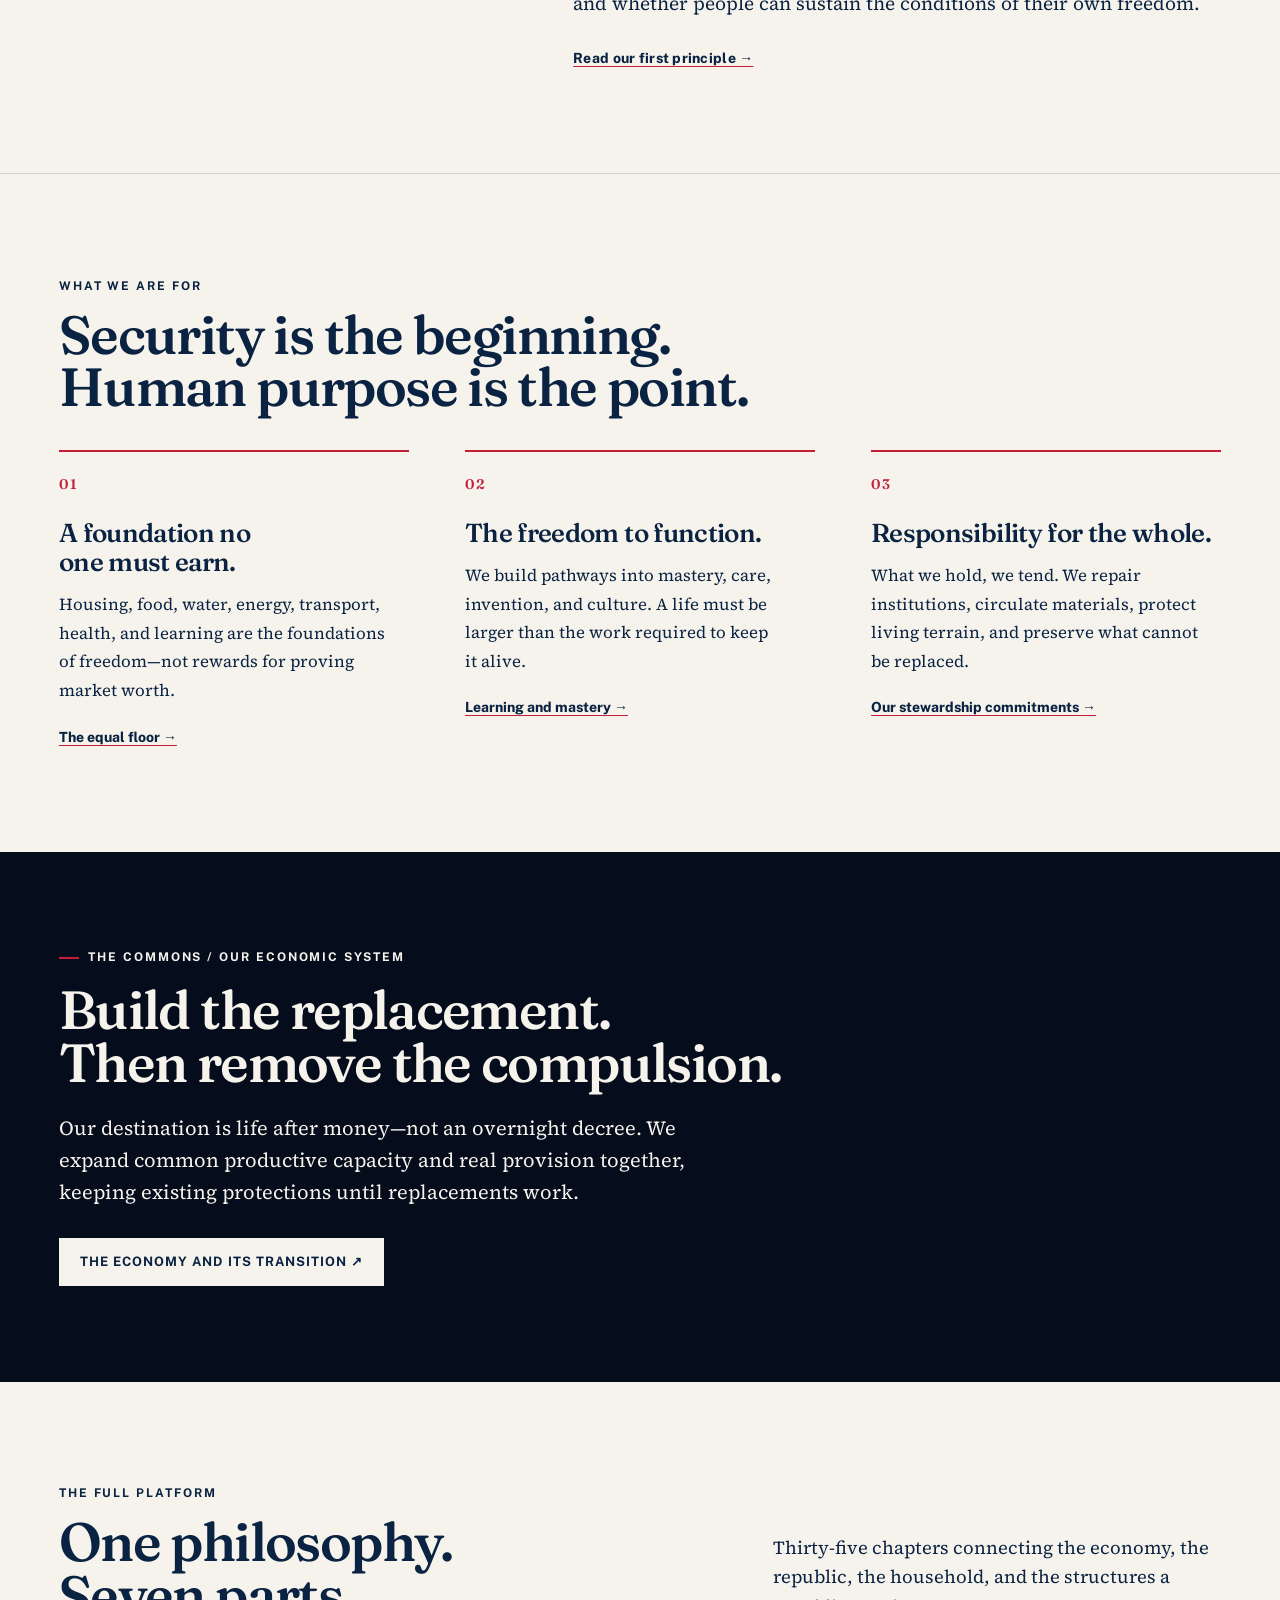
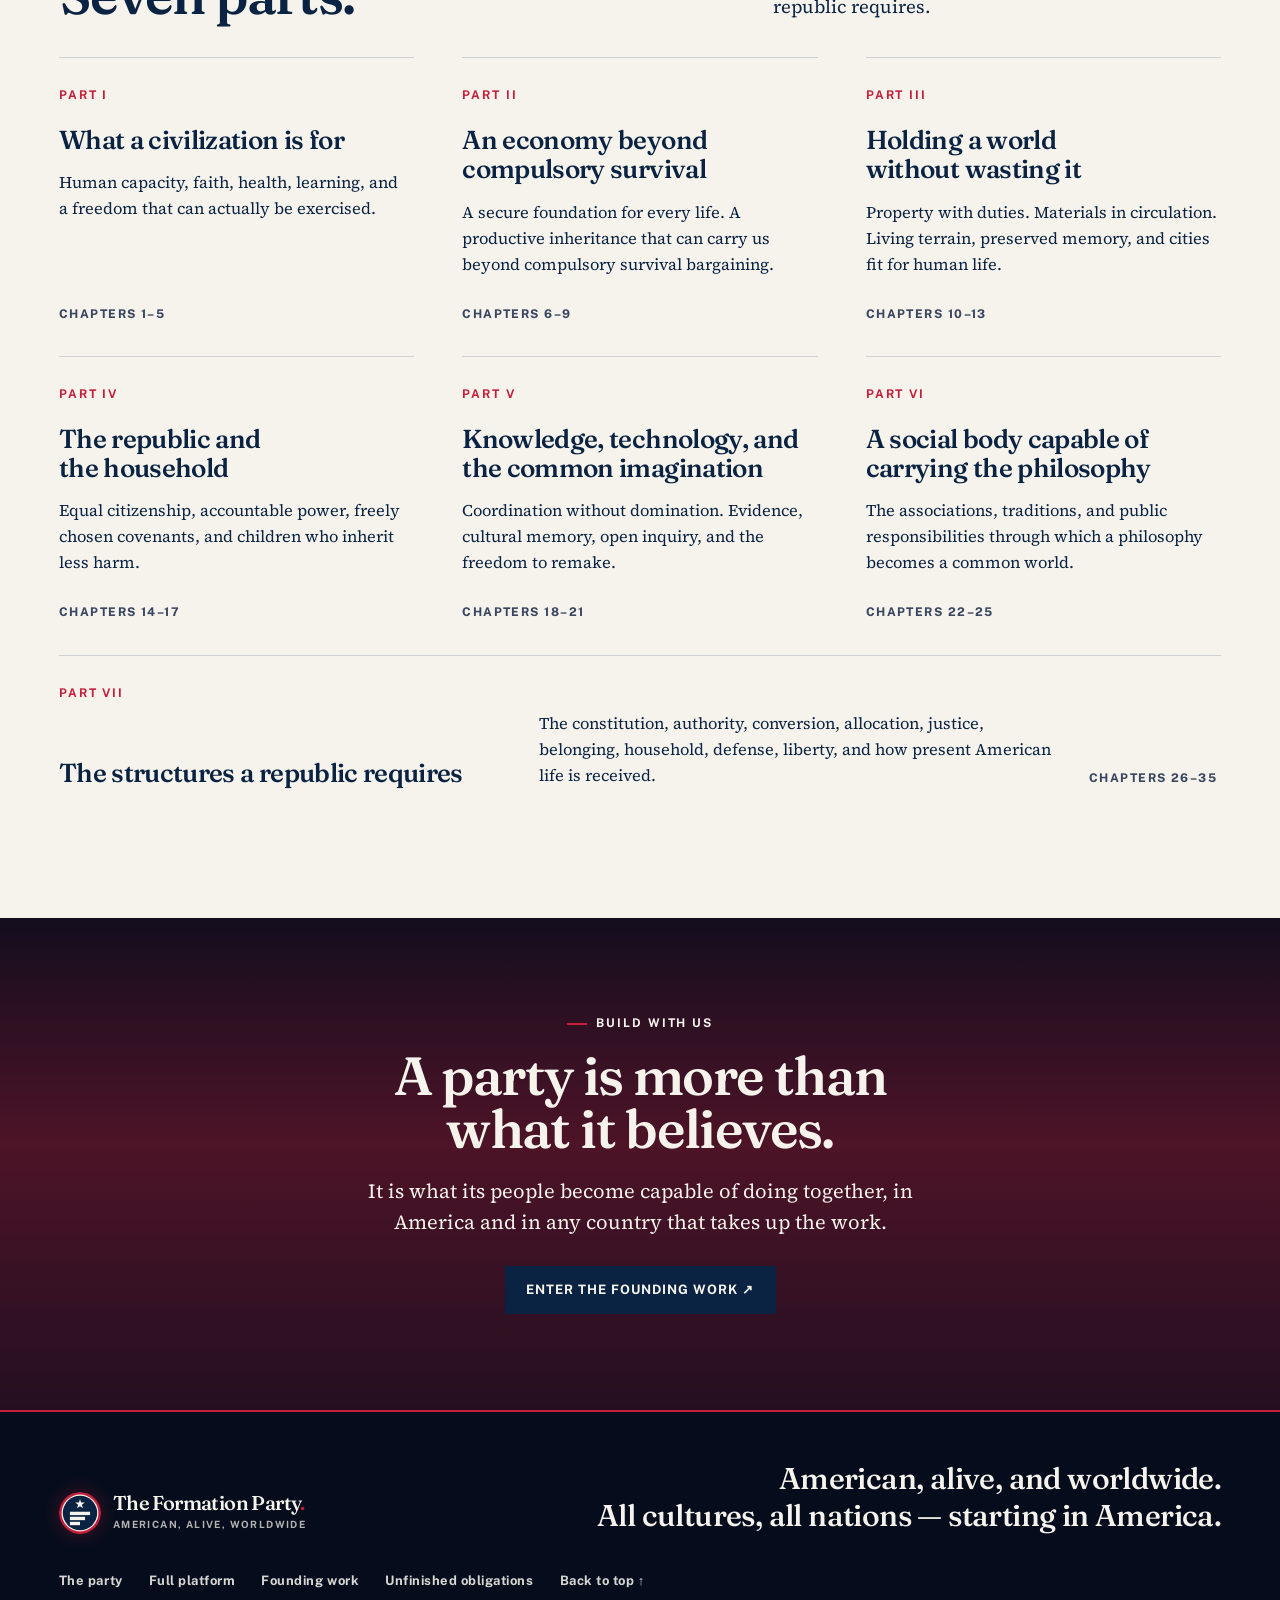
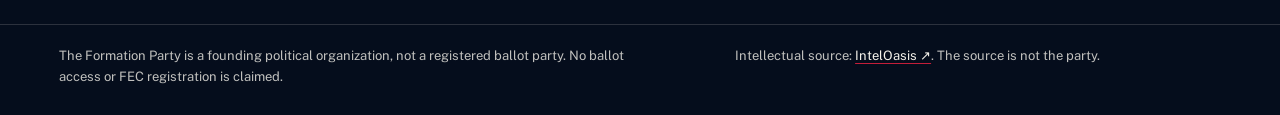
==== commit beb607c9: "Give the site a living red, white, and blue night sky. Replace the boxed ceremonial chrome with a re" ====
--- a/index.html
+++ b/index.html
@@ -1,10 +1,10 @@
 <!doctype html>
 <html lang="en"><head><meta charset="utf-8"><meta name="viewport" content="width=device-width, initial-scale=1"><title>American, alive, and worldwide | The Formation Party</title><meta name="description" content="All cultures, all nations — starting in America, the land of the free. A worldwide party that spreads American values and opens a new era of American progression."><meta name="theme-color" content="#0A2342"><link rel="icon" href="favicon.svg" type="image/svg+xml"><link rel="stylesheet" href="styles.css"><script src="site.js" defer></script><meta property="og:type" content="website"><meta property="og:title" content="American, alive, and worldwide | The Formation Party"><meta property="og:description" content="All cultures, all nations — starting in America, the land of the free. A worldwide party that spreads American values and opens a new era of American progression."></head>
-<body class="page-home"><a class="skip-link" href="#main">Skip to content</a><header class="site-header"><div class="header-rule" aria-hidden="true"></div><div class="header-inner"><a class="brand" href="index.html" aria-label="The Formation Party — home"><img class="brand-logo" src="logo.svg" width="42" height="42" alt=""><span class="brand-lockup"><span class="brand-name">The Formation Party<span class="brand-period">.</span></span><span class="brand-tag">American, alive, worldwide</span></span></a><button class="menu-toggle" type="button" aria-expanded="false" aria-controls="main-nav" hidden><span class="menu-label">Menu</span><span class="menu-bars" aria-hidden="true"><i></i><i></i><i></i></span></button><nav id="main-nav" aria-label="Main navigation"><a href="about.html">The party</a><a href="philosophy.html">Our platform</a><a href="join.html">Build with us</a></nav></div></header><main id="main" tabindex="-1"><section class="hero"><div class="hero-copy"><p class="eyebrow">The Formation Party / For any country</p><h1>American.<br>Alive.<br><em>Worldwide.</em></h1><p class="hero-deck">All cultures, all nations — starting in America, the land of the free. We spread American values and open a new era of American progression, so people anywhere can want this in their own country.</p><div class="actions"><a class="button button-dark" href="philosophy.html">Explore our platform <span aria-hidden="true">↗</span></a><a class="text-link" href="join.html">Join the founding work →</a></div></div><div class="hero-art"><div class="seal-stage" aria-hidden="true"><span class="orbit"></span><span class="orbit orbit-b"></span><img class="hero-seal" src="logo.svg" alt=""></div><p>More capable together.</p><span class="art-label">Formation / Not fracture</span></div></section>
+<body class="page-home"><a class="skip-link" href="#main">Skip to content</a><header class="site-header"><div class="header-rule" aria-hidden="true"></div><div class="header-inner"><a class="brand" href="index.html" aria-label="The Formation Party — home"><img class="brand-logo" src="logo.svg" width="42" height="42" alt=""><span class="brand-lockup"><span class="brand-name">The Formation Party<span class="brand-period">.</span></span><span class="brand-tag">American, alive, worldwide</span></span></a><button class="menu-toggle" type="button" aria-expanded="false" aria-controls="main-nav" hidden><span class="menu-label">Menu</span><span class="menu-bars" aria-hidden="true"><i></i><i></i><i></i></span></button><nav id="main-nav" aria-label="Main navigation"><a href="about.html">The party</a><a href="philosophy.html">Our platform</a><a href="join.html">Build with us</a></nav></div></header><main id="main" tabindex="-1"><section class="hero"><div class="hero-copy"><p class="eyebrow">The Formation Party / For any country</p><h1>American.<br>Alive.<br><em>Worldwide.</em></h1><p class="hero-deck">All cultures, all nations — starting in America, the land of the free. We spread American values and open a new era of American progression, so people anywhere can want this in their own country.</p><div class="actions"><a class="button button-dark" href="philosophy.html">Explore our platform</a><a class="text-link" href="join.html">Join the founding work →</a></div></div><div class="hero-art"><div class="seal-stage" aria-hidden="true"><img class="hero-seal" src="logo.svg" alt=""></div><p>More capable together.</p><span class="art-label">Formation / Not fracture</span></div></section>
 <div class="principle-strip"><span>All cultures, all nations.</span><span>Starting in America.</span><span>A worldwide party.</span></div>
 <section class="section split"><div><p class="eyebrow">Our political distinction</p><h2>Formation.<br>Not fracture.</h2></div><div class="section-copy"><p class="lead">American, alive, and worldwide. The work begins in America and belongs wherever people choose to build it together.</p><p class="doctrine">When people ask what we form, we say everything. Every culture, every nation, and every ideology is a brick. None of them is waste, and none of them is already the completed building. When they ask what the mortar is, the answer is God — and even if you are atheist, math. It is spirit. It is reasoning. We mean a new era of enlightenment: not the erasure of what people have already built, but the binding of those inheritances into a civilization that can stand.</p><p>We reject an economy that calls exhaustion prosperity, a politics that calls erasure unity, and a system that hides its costs in someone else’s life. We ask what an arrangement brings into being, what it exhausts, and whether people can sustain the conditions of their own freedom.</p><a class="text-link" href="civilization.html#chapter-1">Read our first principle →</a></div></section>
 <section class="section commitments"><div class="section-heading"><p class="eyebrow">What we are for</p><h2>Security is the beginning.<br>Human purpose is the point.</h2></div><div class="three-columns"><article><span class="number">01</span><h3>A foundation no one must earn.</h3><p>Housing, food, water, energy, transport, health, and learning are the foundations of freedom—not rewards for proving market worth.</p><a href="the-commons.html#chapter-7">The equal floor →</a></article><article><span class="number">02</span><h3>The freedom to function.</h3><p>We build pathways into mastery, care, invention, and culture. A life must be larger than the work required to keep it alive.</p><a href="civilization.html#chapter-5">Learning and mastery →</a></article><article><span class="number">03</span><h3>Responsibility for the whole.</h3><p>What we hold, we tend. We repair institutions, circulate materials, protect living terrain, and preserve what cannot be replaced.</p><a href="stewardship.html">Our stewardship commitments →</a></article></div></section>
 <section class="statement-band"><p class="eyebrow">The Commons / Our economic system</p><h2>Build the replacement.<br>Then remove the compulsion.</h2><p>Our destination is life after money—not an overnight decree. We expand common productive capacity and real provision together, keeping existing protections until replacements work.</p><a class="button button-light" href="the-commons.html">The economy and its transition ↗</a></section>
-<section class="section"><div class="section-heading heading-row"><div><p class="eyebrow">The full platform</p><h2>One philosophy.<br>Seven parts.</h2></div><p>Thirty-five chapters connecting the economy, the republic, the household, and the structures a republic requires.</p></div><div class="part-grid"><a class="part-card" href="civilization.html"><span class="eyebrow">Part I <span aria-hidden="true">↗</span></span><h3>What a civilization is for</h3><p>Human capacity, faith, health, learning, and a freedom that can actually be exercised.</p><span class="card-meta">Chapters 1–5</span></a><a class="part-card" href="the-commons.html"><span class="eyebrow">Part II <span aria-hidden="true">↗</span></span><h3>An economy beyond compulsory survival</h3><p>A secure foundation for every life. A productive inheritance that can carry us beyond compulsory survival bargaining.</p><span class="card-meta">Chapters 6–9</span></a><a class="part-card" href="stewardship.html"><span class="eyebrow">Part III <span aria-hidden="true">↗</span></span><h3>Holding a world without wasting it</h3><p>Property with duties. Materials in circulation. Living terrain, preserved memory, and cities fit for human life.</p><span class="card-meta">Chapters 10–13</span></a><a class="part-card" href="republic-and-household.html"><span class="eyebrow">Part IV <span aria-hidden="true">↗</span></span><h3>The republic and the household</h3><p>Equal citizenship, accountable power, freely chosen covenants, and children who inherit less harm.</p><span class="card-meta">Chapters 14–17</span></a><a class="part-card" href="knowledge-and-technology.html"><span class="eyebrow">Part V <span aria-hidden="true">↗</span></span><h3>Knowledge, technology, and the common imagination</h3><p>Coordination without domination. Evidence, cultural memory, open inquiry, and the freedom to remake.</p><span class="card-meta">Chapters 18–21</span></a><a class="part-card" href="common-life.html"><span class="eyebrow">Part VI <span aria-hidden="true">↗</span></span><h3>A social body capable of carrying the philosophy</h3><p>The associations, traditions, and public responsibilities through which a philosophy becomes a common world.</p><span class="card-meta">Chapters 22–25</span></a><a class="part-card" href="structures.html"><span class="eyebrow">Part VII <span aria-hidden="true">↗</span></span><h3>The structures a republic requires</h3><p>The constitution, authority, conversion, allocation, justice, belonging, household, defense, liberty, and how present American life is received.</p><span class="card-meta">Chapters 26–35</span></a></div></section>
+<section class="section"><div class="section-heading heading-row"><div><p class="eyebrow">The full platform</p><h2>One philosophy.<br>Seven parts.</h2></div><p>Thirty-five chapters connecting the economy, the republic, the household, and the structures a republic requires.</p></div><div class="part-grid"><a class="part-card" href="civilization.html"><span class="eyebrow">Part I</span><h3>What a civilization is for</h3><p>Human capacity, faith, health, learning, and a freedom that can actually be exercised.</p><span class="card-meta">Chapters 1–5</span></a><a class="part-card" href="the-commons.html"><span class="eyebrow">Part II</span><h3>An economy beyond compulsory survival</h3><p>A secure foundation for every life. A productive inheritance that can carry us beyond compulsory survival bargaining.</p><span class="card-meta">Chapters 6–9</span></a><a class="part-card" href="stewardship.html"><span class="eyebrow">Part III</span><h3>Holding a world without wasting it</h3><p>Property with duties. Materials in circulation. Living terrain, preserved memory, and cities fit for human life.</p><span class="card-meta">Chapters 10–13</span></a><a class="part-card" href="republic-and-household.html"><span class="eyebrow">Part IV</span><h3>The republic and the household</h3><p>Equal citizenship, accountable power, freely chosen covenants, and children who inherit less harm.</p><span class="card-meta">Chapters 14–17</span></a><a class="part-card" href="knowledge-and-technology.html"><span class="eyebrow">Part V</span><h3>Knowledge, technology, and the common imagination</h3><p>Coordination without domination. Evidence, cultural memory, open inquiry, and the freedom to remake.</p><span class="card-meta">Chapters 18–21</span></a><a class="part-card" href="common-life.html"><span class="eyebrow">Part VI</span><h3>A social body capable of carrying the philosophy</h3><p>The associations, traditions, and public responsibilities through which a philosophy becomes a common world.</p><span class="card-meta">Chapters 22–25</span></a><a class="part-card" href="structures.html"><span class="eyebrow">Part VII</span><h3>The structures a republic requires</h3><p>The constitution, authority, conversion, allocation, justice, belonging, household, defense, liberty, and how present American life is received.</p><span class="card-meta">Chapters 26–35</span></a></div></section>
 <section class="founding-call"><p class="eyebrow">Build with us</p><h2>A party is more than<br>what it believes.</h2><p>It is what its people become capable of doing together, in America and in any country that takes up the work.</p><a class="button button-dark" href="join.html">Enter the founding work ↗</a></section></main>
 <footer class="site-footer"><div class="footer-top"><a class="brand" href="index.html"><img class="brand-logo" src="logo.svg" width="42" height="42" alt=""><span class="brand-lockup"><span class="brand-name">The Formation Party<span class="brand-period">.</span></span><span class="brand-tag">American, alive, worldwide</span></span></a><p>American, alive, and worldwide.<br>All cultures, all nations — starting in America.</p></div><div class="footer-links"><a href="about.html">The party</a><a href="philosophy.html">Full platform</a><a href="join.html">Founding work</a><a href="common-life.html#unfinished-obligations">Unfinished obligations</a><a href="#main">Back to top ↑</a></div><div class="footer-bottom"><p>The Formation Party is a founding political organization, not a registered ballot party. No ballot access or FEC registration is claimed.</p><p>Intellectual source: <a href="https://inteloasis.com/" rel="noopener">IntelOasis ↗</a>. The source is not the party.</p></div></footer></body></html>
--- a/styles.css
+++ b/styles.css
@@ -1,6 +1,6 @@
-/* The Formation Party — ceremonial interface.
+/* The Formation Party — living red, white, and blue night.
    Navy #0A2342, crimson #C41E3A, cream #f6f3ec.
-   Motion is cinematic by default and still under prefers-reduced-motion. */
+   The sky is a canvas behind the page. Motion rests under prefers-reduced-motion. */
 
 @font-face {
   font-family: Fraunces;
@@ -1051,3 +1051,215 @@
   .chapter + .chapter { break-before: page; }
   a { color: black; text-decoration: underline; }
 }
+
+/* Living night — handwritten override of the ceremonial card chrome */
+html {
+  overflow-x: clip;
+  background: #050d1c;
+}
+body {
+  background: transparent;
+}
+#main,
+.site-footer {
+  position: relative;
+  z-index: 1;
+}
+.party-sky {
+  position: fixed;
+  inset: 0;
+  width: 100%;
+  height: 100%;
+  display: block;
+  pointer-events: none;
+  z-index: 0;
+}
+.site-header {
+  background: rgba(7, 24, 46, 0.34);
+  backdrop-filter: blur(10px);
+  box-shadow: none;
+}
+.site-header.is-scrolled {
+  background: rgba(7, 24, 46, 0.78);
+  box-shadow: 0 10px 28px rgba(7, 24, 46, 0.22);
+}
+body.nav-open .site-header {
+  background: rgba(7, 24, 46, 0.94);
+}
+.header-rule {
+  height: 2px;
+  background: var(--accent);
+}
+.hero,
+.page-hero,
+.part-hero,
+.join-hero,
+.hero-art,
+.statement-band {
+  background: transparent !important;
+  background-image: none !important;
+  box-shadow: none;
+  color: var(--paper);
+}
+.hero {
+  min-height: calc(100svh - var(--header) - 2px);
+}
+.hero-copy,
+.hero-deck,
+.hero .eyebrow,
+.hero .text-link {
+  color: var(--paper);
+}
+.hero-deck {
+  color: rgba(246, 243, 236, 0.9);
+}
+.hero .button-dark {
+  background: var(--accent);
+  color: var(--paper);
+}
+.hero .button-dark:hover {
+  background: var(--paper);
+  color: var(--ink);
+}
+.hero-art {
+  padding: 48px var(--inset) 48px 8%;
+  border: 0;
+}
+.hero-seal,
+.identity-seal,
+.part-hero::before {
+  filter: drop-shadow(0 0 22px rgba(246, 243, 236, 0.28)) drop-shadow(0 16px 36px rgba(196, 30, 58, 0.32));
+}
+.orbit,
+.night-sky,
+.constellation,
+.shooting-star {
+  display: none !important;
+}
+.principle-strip {
+  background: transparent;
+  border-top: 1px solid rgba(246, 243, 236, 0.14);
+  color: var(--paper);
+}
+.section,
+.chapter-layout,
+.part-pagination {
+  background: var(--paper);
+  box-shadow: -100vw 0 0 var(--paper), 100vw 0 0 var(--paper);
+}
+.section.paper,
+.manuscript,
+.paper {
+  background: var(--paper);
+}
+.three-columns {
+  gap: 48px 56px;
+}
+.three-columns article {
+  background: transparent;
+  border: 0;
+  box-shadow: none;
+  padding: 18px 0 0;
+  border-top: 2px solid var(--accent);
+  min-height: 0;
+}
+.three-columns article:hover {
+  box-shadow: none;
+}
+.part-grid {
+  gap: 0 48px;
+}
+.part-card {
+  min-height: 0;
+  background: transparent;
+  border: 0;
+  border-top: 1px solid var(--line);
+  padding: 28px 4px 32px 0;
+  overflow: visible;
+  transition: color 0.2s ease;
+}
+.part-card::before {
+  display: none;
+}
+.part-card:hover,
+.part-card:last-child:hover {
+  background: transparent;
+  background-color: transparent;
+  color: inherit;
+  transform: none;
+}
+.part-card:hover h3 {
+  color: var(--accent);
+}
+.part-card:hover .eyebrow {
+  color: var(--accent);
+}
+.part-card:hover .card-meta {
+  color: var(--muted);
+}
+.part-card:last-child {
+  background-image: none;
+  padding-right: 4px;
+}
+.founding-call {
+  background:
+    linear-gradient(180deg, rgba(196, 30, 58, 0.08), rgba(196, 30, 58, 0.38) 46%, rgba(196, 30, 58, 0.16)) !important;
+  box-shadow: none;
+  color: var(--paper);
+}
+.site-footer {
+  background: transparent !important;
+  background-image: none !important;
+}
+.site-footer::before {
+  height: 2px;
+  background: var(--accent);
+}
+@media (max-width: 860px) {
+  .hero-art {
+    min-height: 0;
+    padding: 12px var(--inset) 56px;
+    border: 0;
+  }
+}
+@media print {
+  .party-sky { display: none !important; }
+}
+.hero h1,
+.page-hero h1,
+.part-hero h1 {
+  color: #fffefa;
+}
+.hero-copy > *,
+.page-hero > .eyebrow,
+.page-hero > h1,
+.page-hero > .standfirst,
+.part-hero > .breadcrumb,
+.part-hero > .eyebrow,
+.part-hero > h1,
+.part-hero > .standfirst,
+.hero-seal,
+.identity-seal,
+.part-hero::before {
+  animation: none !important;
+  opacity: 1 !important;
+  transform: none !important;
+}
+body::before {
+  opacity: 0.02;
+}
+@media (max-width: 860px) {
+  .hero {
+    min-height: 0;
+    align-content: start;
+  }
+  .hero-copy {
+    justify-content: flex-start;
+    padding-top: 28px;
+    padding-bottom: 8px;
+  }
+  .hero-art {
+    padding-top: 8px;
+    padding-bottom: 40px;
+  }
+}
